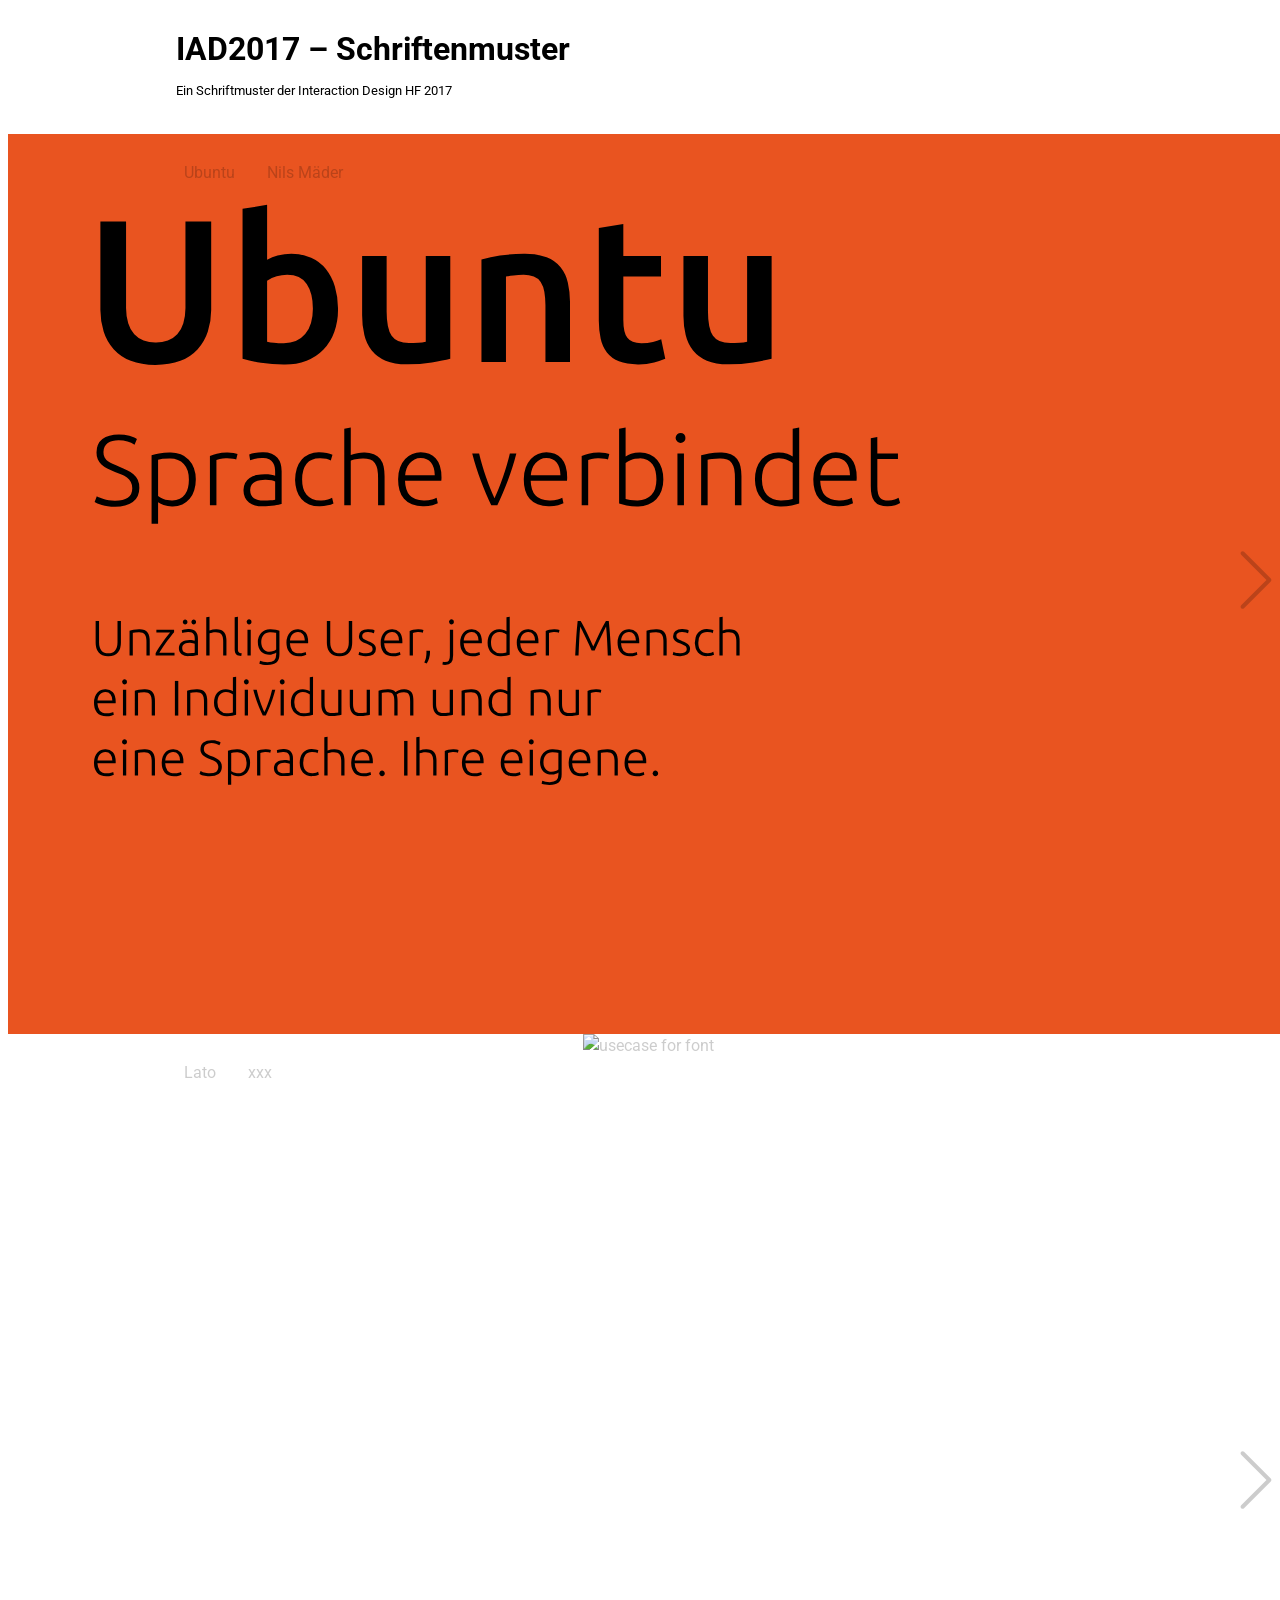
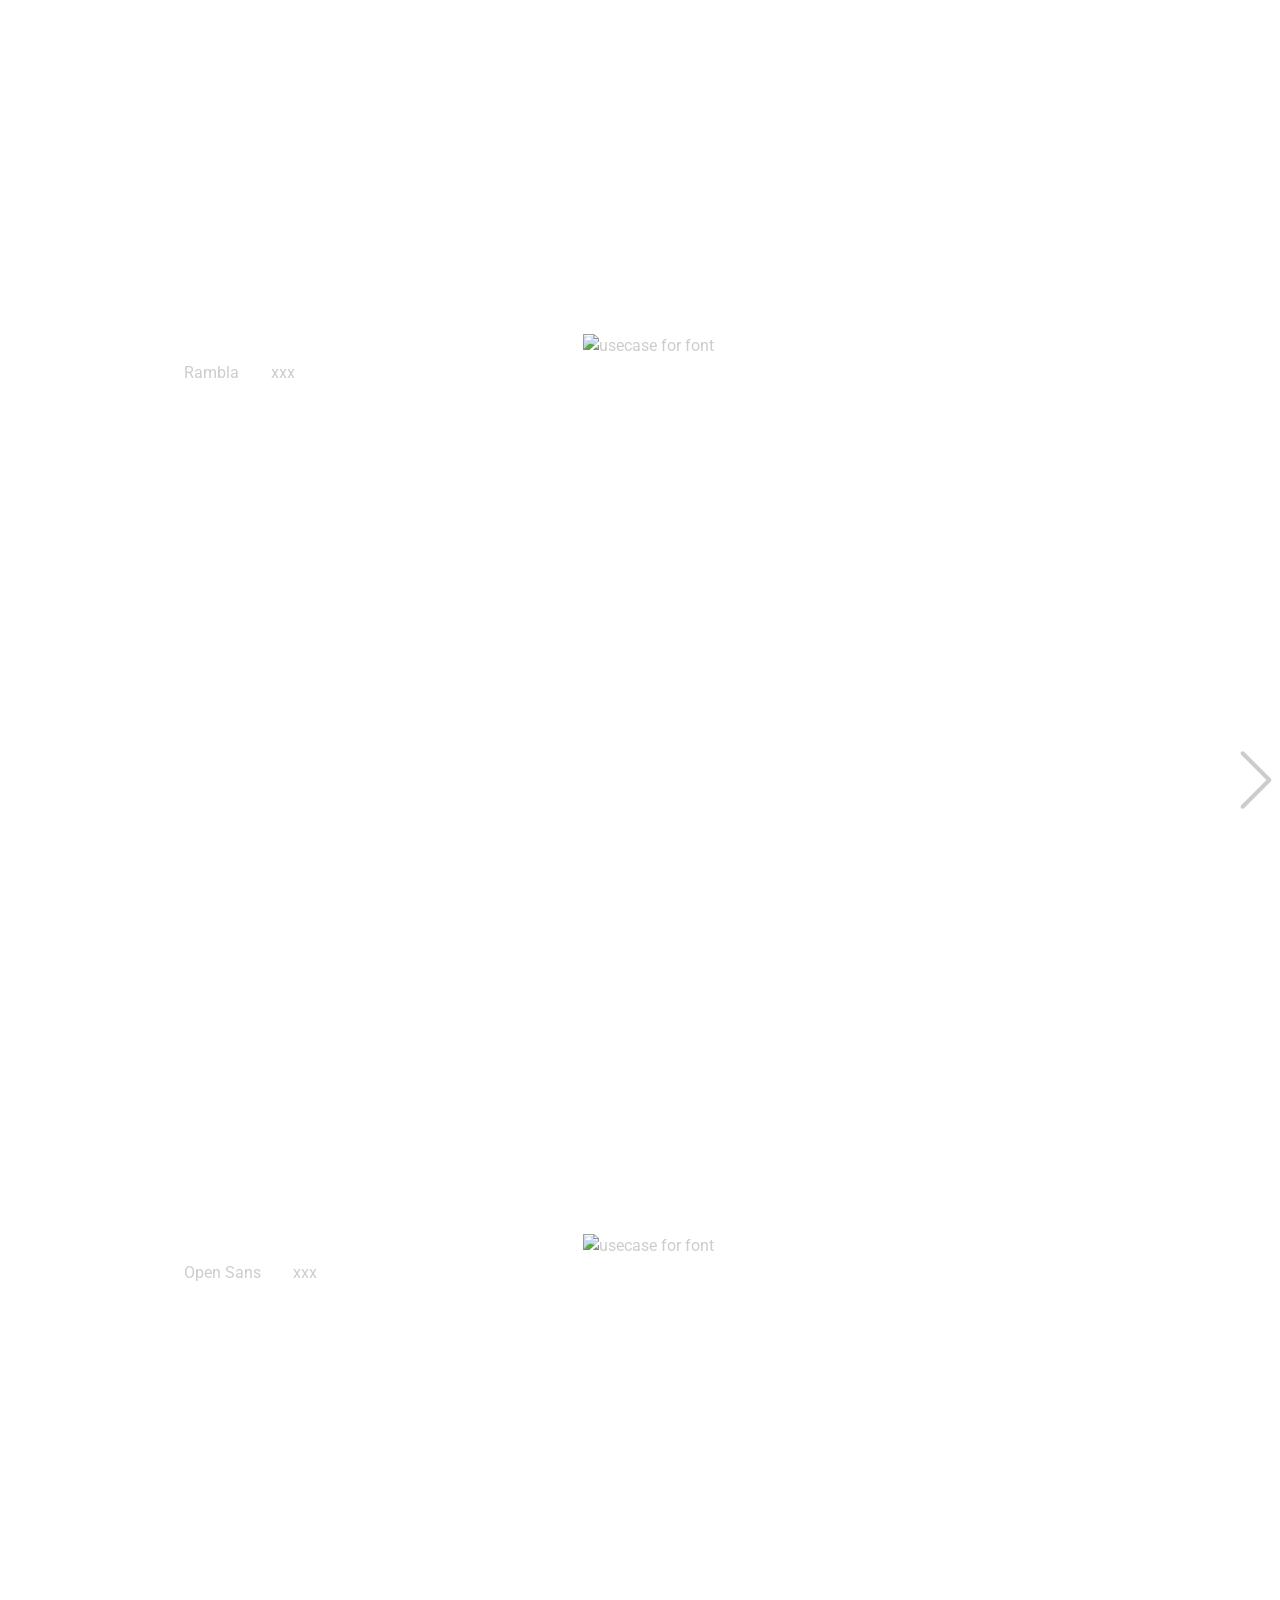
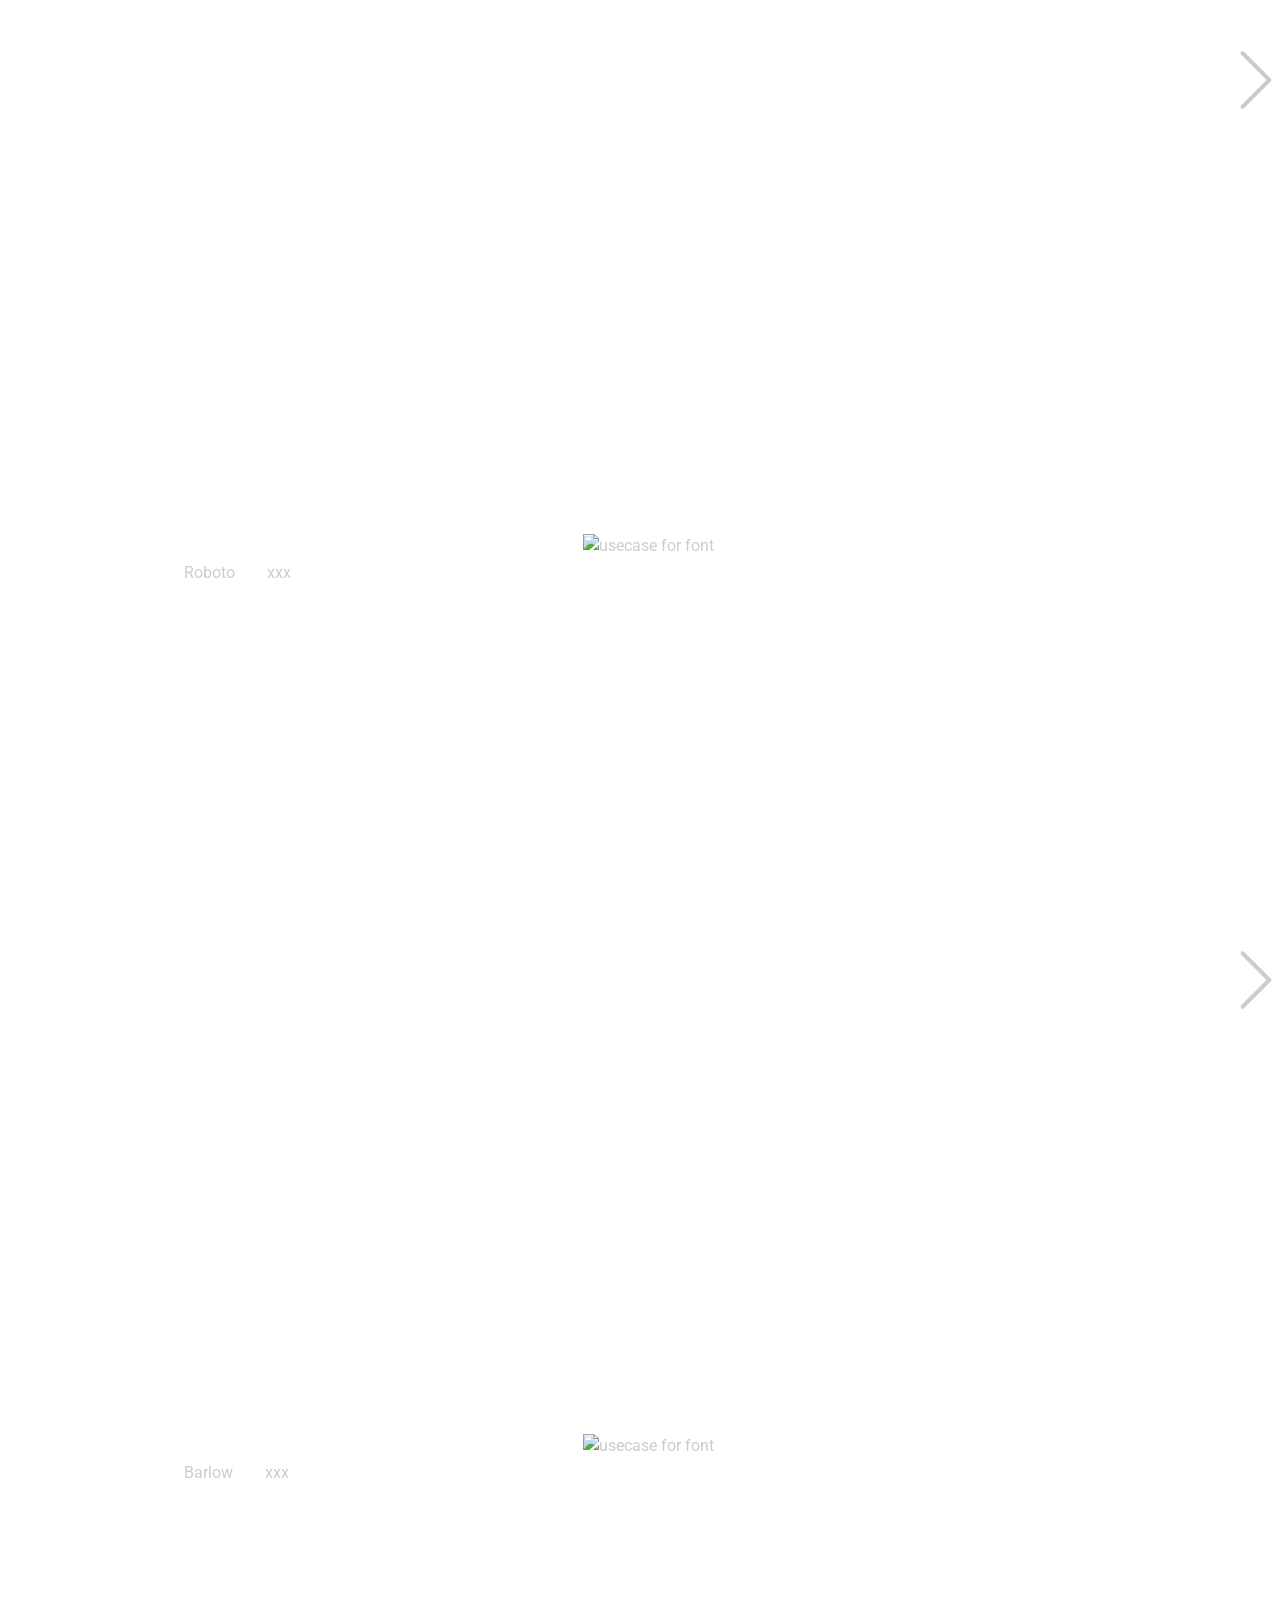
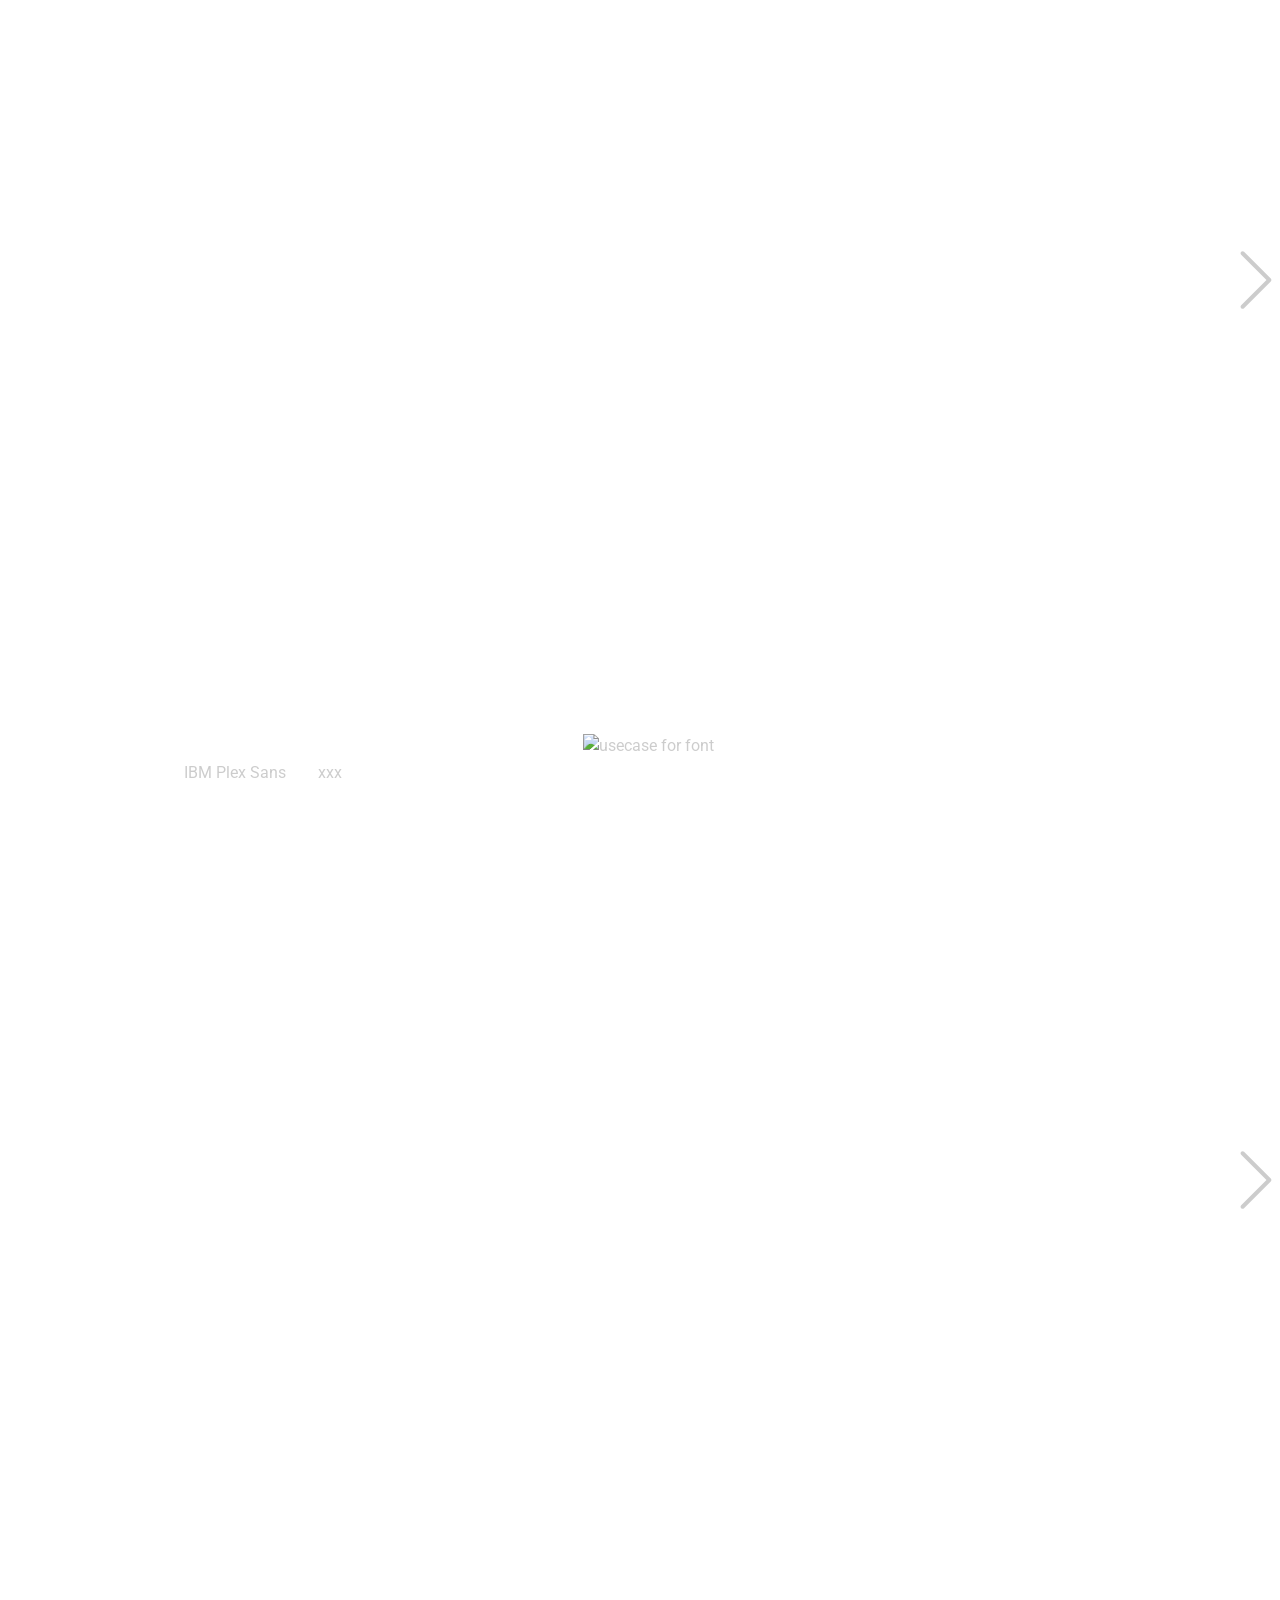
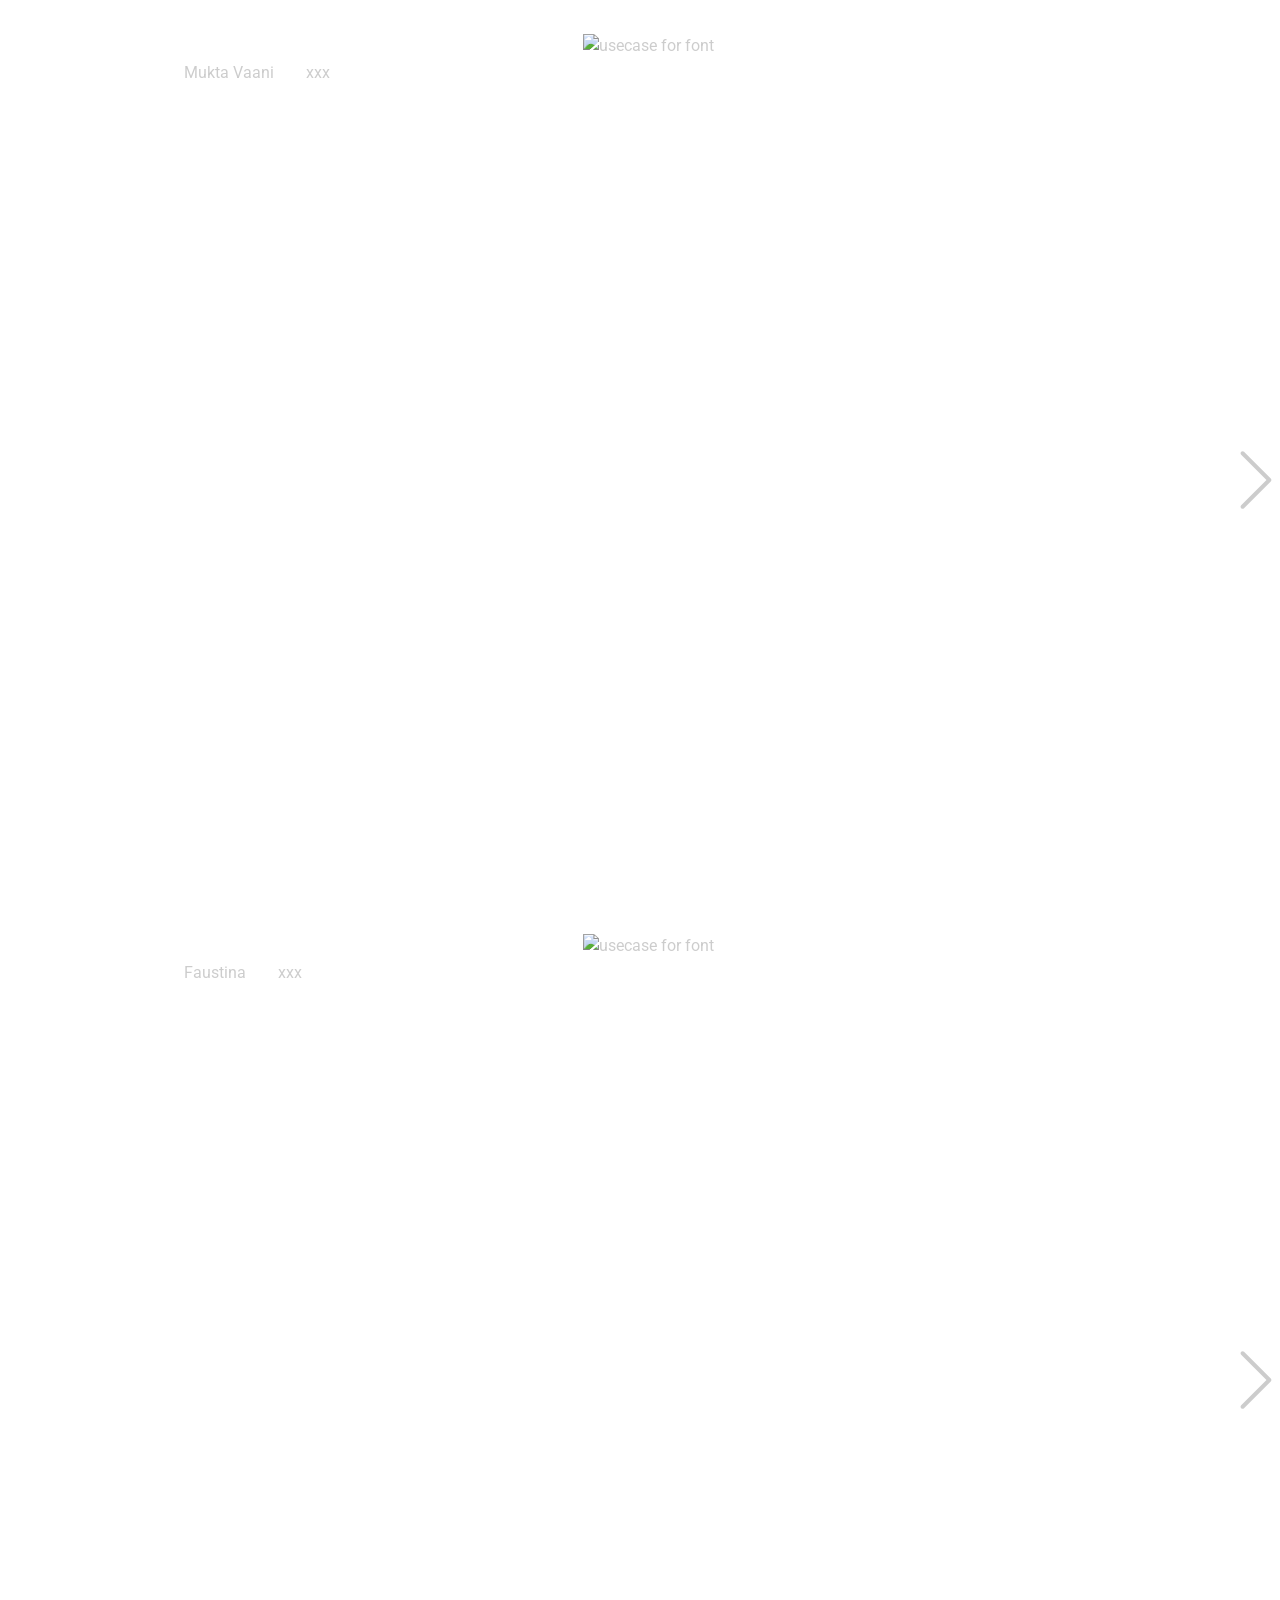
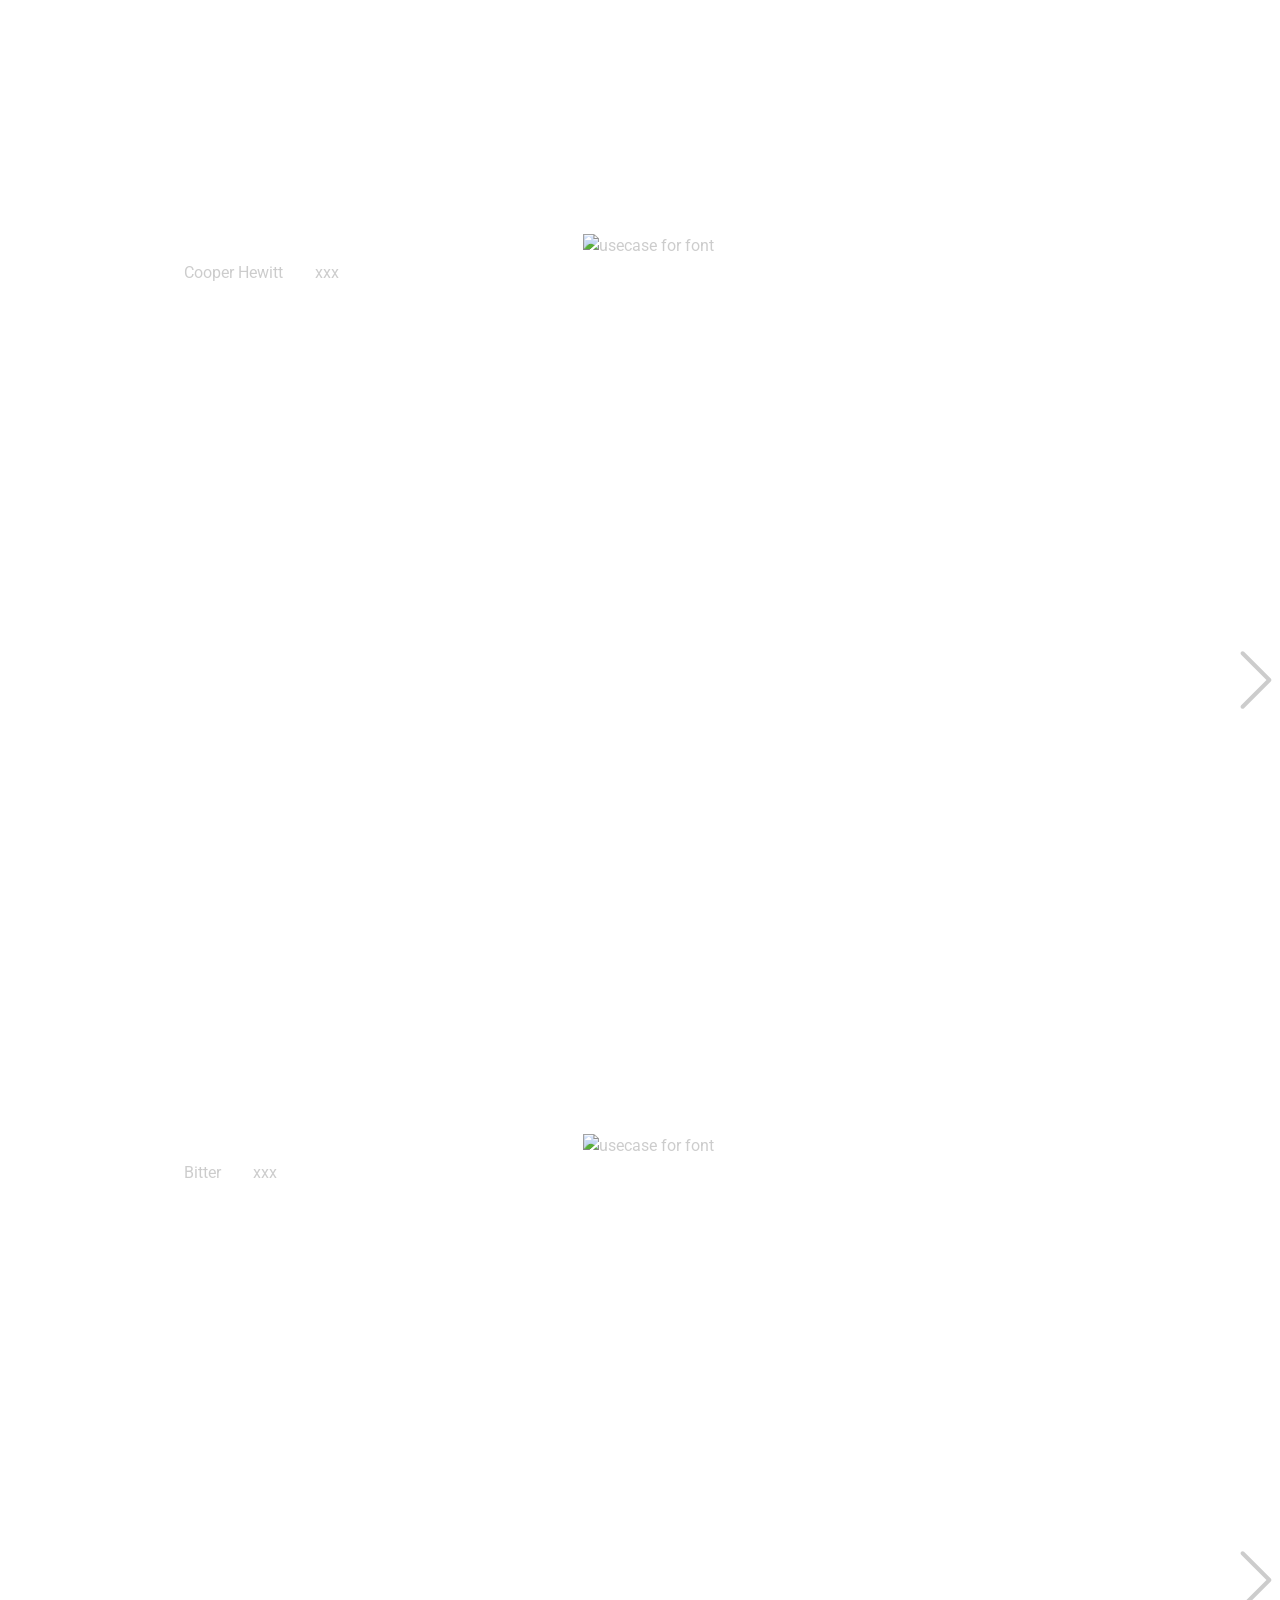
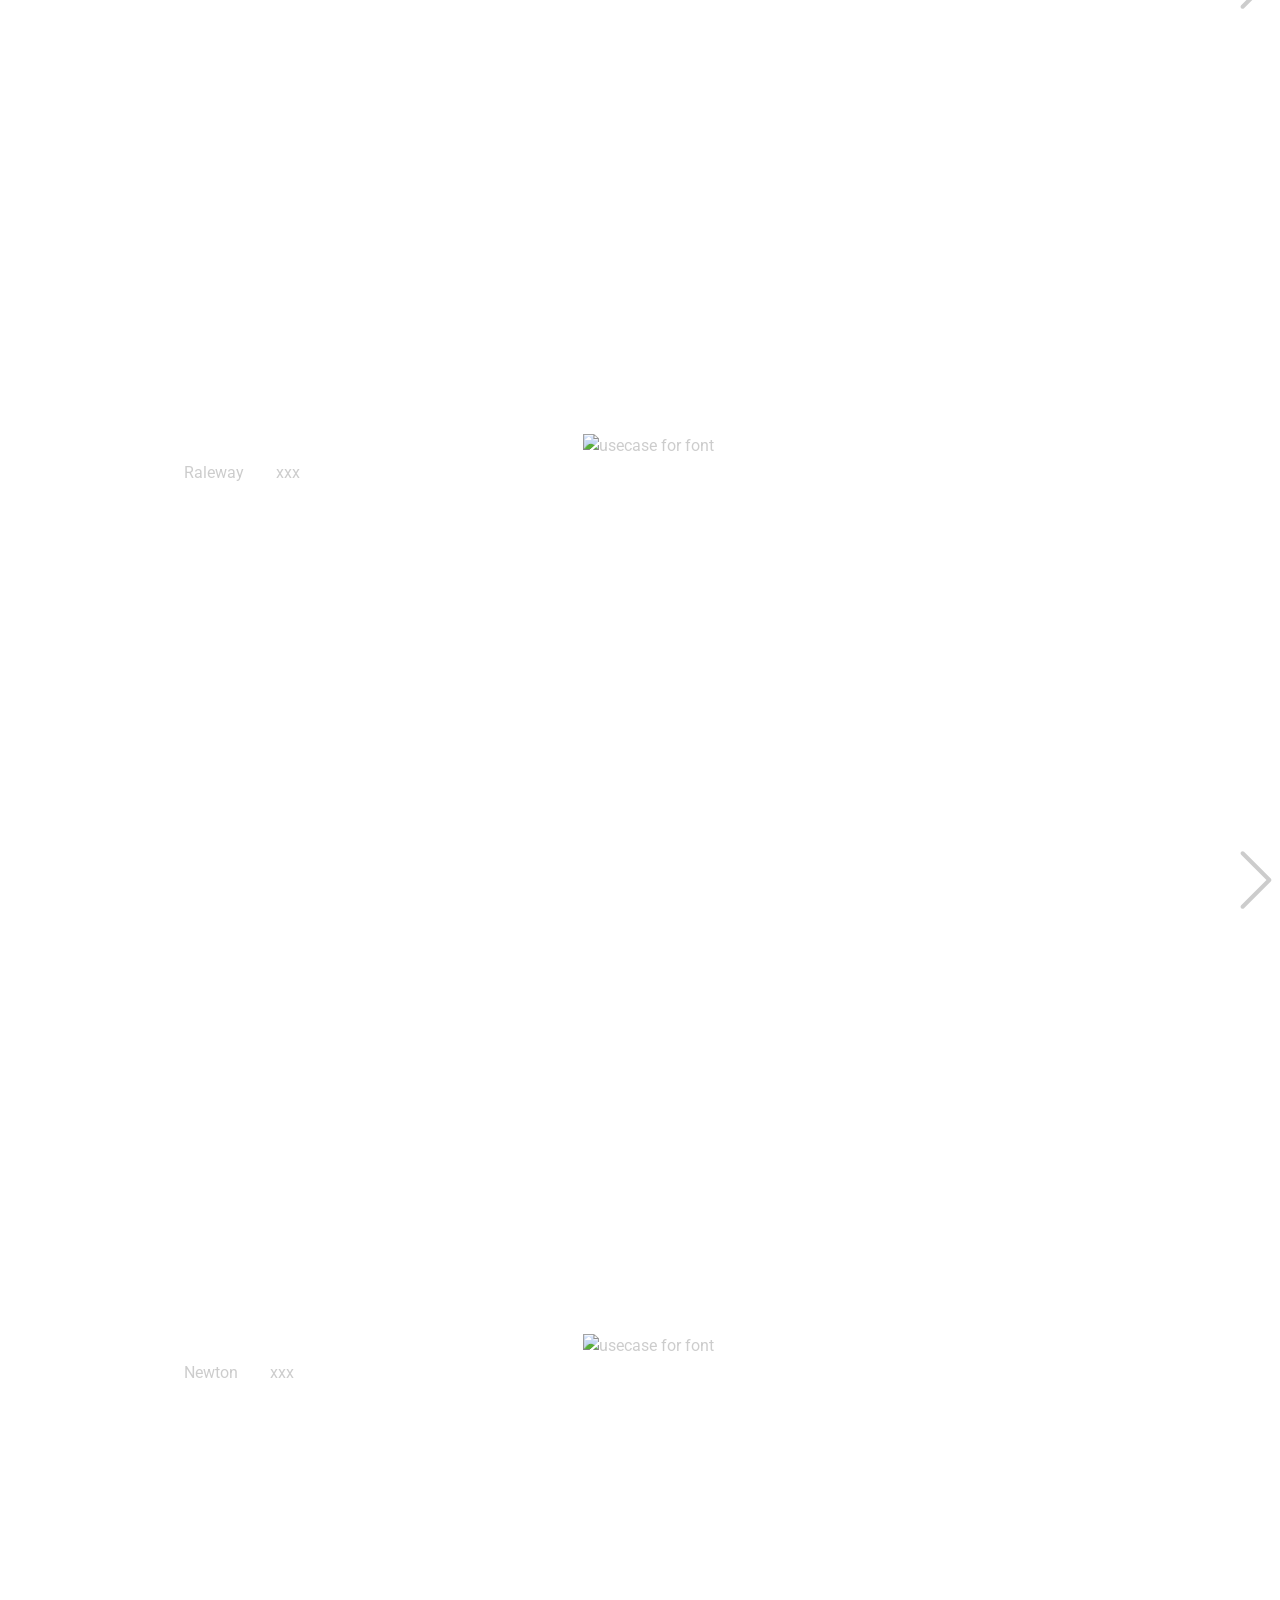
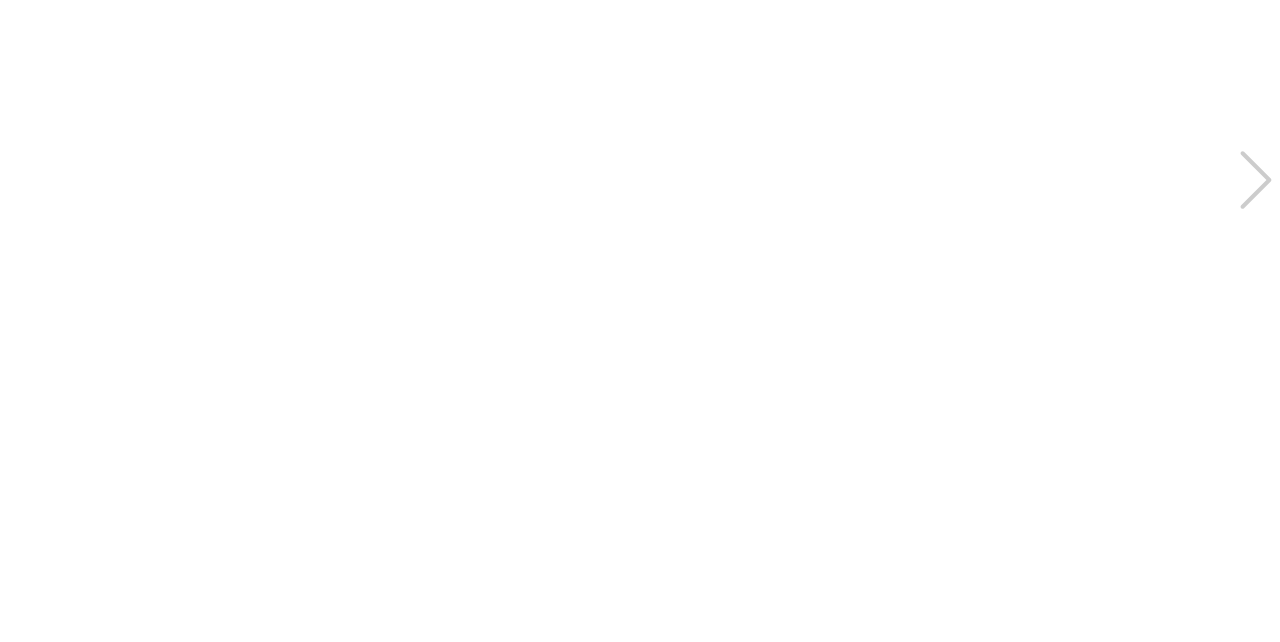
==== __FINAL__/index.html @ ff1f963d "ADD: new version" ====
<!DOCTYPE html>
<html lang="de">

<head>
  <meta charset="utf-8">
  <title>Schriftmuster</title>
  <link rel="stylesheet" href="https://cdnjs.cloudflare.com/ajax/libs/normalize/8.0.0/normalize.min.css">
  <link rel="stylesheet" href="./assets/styles/main.css">
  <script src="./assets/js/main.js"></script>
  <meta name="viewport" content="width=device-width, initial-scale=1.0">

</head>

<body>
  <div class="root">
    <div class="content">
      <div class="content--inner">


        <div class="column">
          <div class="column--inner">
            <div class="intro">
              <h1>IAD2017 – Schriftenmuster</h1>
              <small>Ein Schriftmuster der Interaction Design HF 2017</small>
            </div>
          </div>
        </div>


<!-- START Student item -->
        <div class="font font--ubuntu">

          <a href="./fonts/ubuntu/index.html">

            <div class="font-caption">
              <div class="column">
                <div class="column--inner">
                  <div class="font-caption--inner">
                    <div class="font-caption--item font-caption--item-font">Ubuntu</div>
                    <div class="font-caption--item font-caption--item-person">Nils Mäder</div>
                  </div>
                </div>
              </div>
            </div>

            <div class="font--inner">
              <div class="font-overview font-overview--portrait">
                <img alt="usecase for font" class="font-overview--portrait-img" src="./fonts/ubuntu/img/ubuntu__overview__portrait.svg">
              </div>
              <div class="font-overview font-overview--landscape">
                <img alt="usecase for font" class="font-overview--landscape-img" src="./fonts/ubuntu/img/ubuntu__overview__landscape.svg">
              </div>
            </div>

            <div class="font-indicator">
              <div class="font-indicator--inner">
                <img alt="show details" class="font-indicator-img" src="./assets/img/right-arrow.svg">
              </div>
            </div>

          </a>

        </div> <!-- end .font -->
<!-- END Student item -->


<!-- START Student item -->
        <div class="font font--lato">

          <a href="./fonts/lato/index.html">

            <div class="font-caption">
              <div class="column">
                <div class="column--inner">
                  <div class="font-caption--inner">
                    <div class="font-caption--item font-caption--item-font">Lato</div>
                    <div class="font-caption--item font-caption--item-person">xxx</div>
                  </div>
                </div>
              </div>
            </div>

            <div class="font--inner">
              <div class="font-overview font-overview--portrait">
                <img alt="usecase for font" class="font-overview--portrait-img" src="./fonts/lato/img/lato__overview__portrait.svg">
              </div>
              <div class="font-overview font-overview--landscape">
                <img alt="usecase for font" class="font-overview--landscape-img" src="./fonts/lato/img/lato__overview__landscape.svg">
              </div>
            </div>

            <div class="font-indicator">
              <div class="font-indicator--inner">
                <img alt="show details" class="font-indicator-img" src="./assets/img/right-arrow.svg">
              </div>
            </div>

          </a>

        </div> <!-- end .font -->
<!-- END Student item -->
<!-- START Student item -->
        <div class="font font--rambla">

          <a href="./fonts/rambla/index.html">

            <div class="font-caption">
              <div class="column">
                <div class="column--inner">
                  <div class="font-caption--inner">
                    <div class="font-caption--item font-caption--item-font">Rambla</div>
                    <div class="font-caption--item font-caption--item-person">xxx</div>
                  </div>
                </div>
              </div>
            </div>

            <div class="font--inner">
              <div class="font-overview font-overview--portrait">
                <img alt="usecase for font" class="font-overview--portrait-img" src="./fonts/rambla/img/rambla__overview__portrait.svg">
              </div>
              <div class="font-overview font-overview--landscape">
                <img alt="usecase for font" class="font-overview--landscape-img" src="./fonts/rambla/img/rambla__overview__landscape.svg">
              </div>
            </div>

            <div class="font-indicator">
              <div class="font-indicator--inner">
                <img alt="show details" class="font-indicator-img" src="./assets/img/right-arrow.svg">
              </div>
            </div>

          </a>

        </div> <!-- end .font -->
<!-- END Student item -->

<!-- START Student item -->
        <div class="font font--opensans">

          <a href="./fonts/opensans/index.html">

            <div class="font-caption">
              <div class="column">
                <div class="column--inner">
                  <div class="font-caption--inner">
                    <div class="font-caption--item font-caption--item-font">Open Sans</div>
                    <div class="font-caption--item font-caption--item-person">xxx</div>
                  </div>
                </div>
              </div>
            </div>

            <div class="font--inner">
              <div class="font-overview font-overview--portrait">
                <img alt="usecase for font" class="font-overview--portrait-img" src="./fonts/opensans/img/opensans__overview__portrait.svg">
              </div>
              <div class="font-overview font-overview--landscape">
                <img alt="usecase for font" class="font-overview--landscape-img" src="./fonts/opensans/img/opensans__overview__landscape.svg">
              </div>
            </div>

            <div class="font-indicator">
              <div class="font-indicator--inner">
                <img alt="show details" class="font-indicator-img" src="./assets/img/right-arrow.svg">
              </div>
            </div>

          </a>

        </div> <!-- end .font -->
<!-- END Student item -->

<!-- START Student item -->
        <div class="font font--roboto">

          <a href="./fonts/roboto/index.html">

            <div class="font-caption">
              <div class="column">
                <div class="column--inner">
                  <div class="font-caption--inner">
                    <div class="font-caption--item font-caption--item-font">Roboto</div>
                    <div class="font-caption--item font-caption--item-person">xxx</div>
                  </div>
                </div>
              </div>
            </div>

            <div class="font--inner">
              <div class="font-overview font-overview--portrait">
                <img alt="usecase for font" class="font-overview--portrait-img" src="./fonts/roboto/img/roboto__overview__portrait.svg">
              </div>
              <div class="font-overview font-overview--landscape">
                <img alt="usecase for font" class="font-overview--landscape-img" src="./fonts/roboto/img/roboto__overview__landscape.svg">
              </div>
            </div>

            <div class="font-indicator">
              <div class="font-indicator--inner">
                <img alt="show details" class="font-indicator-img" src="./assets/img/right-arrow.svg">
              </div>
            </div>

          </a>

        </div> <!-- end .font -->
<!-- END Student item -->

<!-- START Student item -->
        <div class="font font--barlow">

          <a href="./fonts/barlow/index.html">

            <div class="font-caption">
              <div class="column">
                <div class="column--inner">
                  <div class="font-caption--inner">
                    <div class="font-caption--item font-caption--item-font">Barlow</div>
                    <div class="font-caption--item font-caption--item-person">xxx</div>
                  </div>
                </div>
              </div>
            </div>

            <div class="font--inner">
              <div class="font-overview font-overview--portrait">
                <img alt="usecase for font" class="font-overview--portrait-img" src="./fonts/barlow/img/barlow__overview__portrait.svg">
              </div>
              <div class="font-overview font-overview--landscape">
                <img alt="usecase for font" class="font-overview--landscape-img" src="./fonts/barlow/img/barlow__overview__landscape.svg">
              </div>
            </div>

            <div class="font-indicator">
              <div class="font-indicator--inner">
                <img alt="show details" class="font-indicator-img" src="./assets/img/right-arrow.svg">
              </div>
            </div>

          </a>

        </div> <!-- end .font -->
<!-- END Student item -->


<!-- START Student item -->
        <div class="font font--ibmplexsans">

          <a href="./fonts/ibmplexsans/index.html">

            <div class="font-caption">
              <div class="column">
                <div class="column--inner">
                  <div class="font-caption--inner">
                    <div class="font-caption--item font-caption--item-font">IBM Plex Sans</div>
                    <div class="font-caption--item font-caption--item-person">xxx</div>
                  </div>
                </div>
              </div>
            </div>

            <div class="font--inner">
              <div class="font-overview font-overview--portrait">
                <img alt="usecase for font" class="font-overview--portrait-img" src="./fonts/ibmplexsans/img/ibmplexsans__overview__portrait.svg">
              </div>
              <div class="font-overview font-overview--landscape">
                <img alt="usecase for font" class="font-overview--landscape-img" src="./fonts/ibmplexsans/img/ibmplexsans__overview__landscape.svg">
              </div>
            </div>

            <div class="font-indicator">
              <div class="font-indicator--inner">
                <img alt="show details" class="font-indicator-img" src="./assets/img/right-arrow.svg">
              </div>
            </div>

          </a>

        </div> <!-- end .font -->
<!-- END Student item -->

<!-- START Student item -->
        <div class="font font--muktavaani">

          <a href="./fonts/muktavaani/index.html">

            <div class="font-caption">
              <div class="column">
                <div class="column--inner">
                  <div class="font-caption--inner">
                    <div class="font-caption--item font-caption--item-font">Mukta Vaani</div>
                    <div class="font-caption--item font-caption--item-person">xxx</div>
                  </div>
                </div>
              </div>
            </div>

            <div class="font--inner">
              <div class="font-overview font-overview--portrait">
                <img alt="usecase for font" class="font-overview--portrait-img" src="./fonts/muktavaani/img/muktavaani__overview__portrait.svg">
              </div>
              <div class="font-overview font-overview--landscape">
                <img alt="usecase for font" class="font-overview--landscape-img" src="./fonts/muktavaani/img/muktavaani__overview__landscape.svg">
              </div>
            </div>

            <div class="font-indicator">
              <div class="font-indicator--inner">
                <img alt="show details" class="font-indicator-img" src="./assets/img/right-arrow.svg">
              </div>
            </div>

          </a>

        </div> <!-- end .font -->
<!-- END Student item -->

<!-- START Student item -->
        <div class="font font--faustina">

          <a href="./fonts/faustina/index.html">

            <div class="font-caption">
              <div class="column">
                <div class="column--inner">
                  <div class="font-caption--inner">
                    <div class="font-caption--item font-caption--item-font">Faustina</div>
                    <div class="font-caption--item font-caption--item-person">xxx</div>
                  </div>
                </div>
              </div>
            </div>

            <div class="font--inner">
              <div class="font-overview font-overview--portrait">
                <img alt="usecase for font" class="font-overview--portrait-img" src="./fonts/faustina/img/faustina__overview__portrait.svg">
              </div>
              <div class="font-overview font-overview--landscape">
                <img alt="usecase for font" class="font-overview--landscape-img" src="./fonts/faustina/img/faustina__overview__landscape.svg">
              </div>
            </div>

            <div class="font-indicator">
              <div class="font-indicator--inner">
                <img alt="show details" class="font-indicator-img" src="./assets/img/right-arrow.svg">
              </div>
            </div>

          </a>

        </div> <!-- end .font -->
<!-- END Student item -->

<!-- START Student item -->
        <div class="font font--cooperhewitt">

          <a href="./fonts/cooperhewitt/index.html">

            <div class="font-caption">
              <div class="column">
                <div class="column--inner">
                  <div class="font-caption--inner">
                    <div class="font-caption--item font-caption--item-font">Cooper Hewitt</div>
                    <div class="font-caption--item font-caption--item-person">xxx</div>
                  </div>
                </div>
              </div>
            </div>

            <div class="font--inner">
              <div class="font-overview font-overview--portrait">
                <img alt="usecase for font" class="font-overview--portrait-img" src="./fonts/cooperhewitt/img/cooperhewitt__overview__portrait.svg">
              </div>
              <div class="font-overview font-overview--landscape">
                <img alt="usecase for font" class="font-overview--landscape-img" src="./fonts/cooperhewitt/img/cooperhewitt__overview__landscape.svg">
              </div>
            </div>

            <div class="font-indicator">
              <div class="font-indicator--inner">
                <img alt="show details" class="font-indicator-img" src="./assets/img/right-arrow.svg">
              </div>
            </div>

          </a>

        </div> <!-- end .font -->
<!-- END Student item -->

<!-- START Student item -->
        <div class="font font--bitter">

          <a href="./fonts/bitter/index.html">

            <div class="font-caption">
              <div class="column">
                <div class="column--inner">
                  <div class="font-caption--inner">
                    <div class="font-caption--item font-caption--item-font">Bitter</div>
                    <div class="font-caption--item font-caption--item-person">xxx</div>
                  </div>
                </div>
              </div>
            </div>

            <div class="font--inner">
              <div class="font-overview font-overview--portrait">
                <img alt="usecase for font" class="font-overview--portrait-img" src="./fonts/bitter/img/bitter__overview__portrait.svg">
              </div>
              <div class="font-overview font-overview--landscape">
                <img alt="usecase for font" class="font-overview--landscape-img" src="./fonts/bitter/img/bitter__overview__landscape.svg">
              </div>
            </div>

            <div class="font-indicator">
              <div class="font-indicator--inner">
                <img alt="show details" class="font-indicator-img" src="./assets/img/right-arrow.svg">
              </div>
            </div>

          </a>

        </div> <!-- end .font -->
<!-- END Student item -->

<!-- START Student item -->
        <div class="font font--raleway">

          <a href="./fonts/raleway/index.html">

            <div class="font-caption">
              <div class="column">
                <div class="column--inner">
                  <div class="font-caption--inner">
                    <div class="font-caption--item font-caption--item-font">Raleway</div>
                    <div class="font-caption--item font-caption--item-person">xxx</div>
                  </div>
                </div>
              </div>
            </div>

            <div class="font--inner">
              <div class="font-overview font-overview--portrait">
                <img alt="usecase for font" class="font-overview--portrait-img" src="./fonts/raleway/img/raleway__overview__portrait.svg">
              </div>
              <div class="font-overview font-overview--landscape">
                <img alt="usecase for font" class="font-overview--landscape-img" src="./fonts/raleway/img/raleway__overview__landscape.svg">
              </div>
            </div>

            <div class="font-indicator">
              <div class="font-indicator--inner">
                <img alt="show details" class="font-indicator-img" src="./assets/img/right-arrow.svg">
              </div>
            </div>

          </a>

        </div> <!-- end .font -->
<!-- END Student item -->

<!-- START Student item -->
        <div class="font font--newton">

          <a href="./fonts/newton/index.html">

            <div class="font-caption">
              <div class="column">
                <div class="column--inner">
                  <div class="font-caption--inner">
                    <div class="font-caption--item font-caption--item-font">Newton</div>
                    <div class="font-caption--item font-caption--item-person">xxx</div>
                  </div>
                </div>
              </div>
            </div>

            <div class="font--inner">
              <div class="font-overview font-overview--portrait">
                <img alt="usecase for font" class="font-overview--portrait-img" src="./fonts/newton/img/newton__overview__portrait.svg">
              </div>
              <div class="font-overview font-overview--landscape">
                <img alt="usecase for font" class="font-overview--landscape-img" src="./fonts/newton/img/newton__overview__landscape.svg">
              </div>
            </div>

            <div class="font-indicator">
              <div class="font-indicator--inner">
                <img alt="show details" class="font-indicator-img" src="./assets/img/right-arrow.svg">
              </div>
            </div>

          </a>

        </div> <!-- end .font -->
<!-- END Student item -->

      </div> <!-- end .content-inner -->
    </div> <!-- end .content -->
  </div> <!-- end .root -->
</body>

</html>
---- __FINAL__/assets/styles/main.css ----
@import url("https://fonts.googleapis.com/css?family=Roboto:400,700");

html {
  font-size: 13px;
  font-family: "Roboto", sans-serif;
  line-height: 1.45;
}

body {
  font-size: 1rem;
}

small {
  font-size: 0.8rem;
}
.supersize {
  font-size: 3rem;
}

h1 {
  font-size: 1.55rem;
}
h3 {
  font-size: 1.35rem;
}

h1,
h3 {
  margin-top: 0.8em;
  margin-bottom: 0.2em;
}
p {
  margin-top: 0em;
  margin-bottom: 0.2em;
}

@media only screen and (min-width: 600px) {
  html {
    font-size: 16px;
  }
  h1 {
    font-size: 2rem;
  }
  h3 {
    font-size: 1.4rem;
  }
}

a {
  color: rgba(0, 0, 0, 0.2);
  text-decoration: none;
}

a:hover {
  color: rgba(0, 0, 0, 0.4);
}

.root {
}
.column {
  padding-left: 1.2rem;
  padding-right: 1.2rem;
}
.column--inner {
  margin: 0 auto;
  max-width: 58rem;
}

.grid {
  margin-bottom: 1rem;
}
@media only screen and (min-width: 600px) {
  .grid--inner {
    display: flex;
    flex-wrap: wrap;
    justify-content: space-between;
  }
  .grid--title {
    flex-grow: 1;
    flex-shrink: 1;
    flex-basis: 35%;
    max-width: 35%;
  }

  @media only screen and (min-width: 600px) {
    .grid--title h3 {
      margin: 0;
    }
  }

  .grid--content {
    flex-grow: 1;
    flex-shrink: 1;
    flex-basis: 60%;
    max-width: 60%;
  }
}
.font {
  width: 100vw;
  height: 100vh;
  position: relative;
  transition: background-color 0.3s ease;
}

.font--inner,
.font-caption {
  position: absolute;
  top: 0;
  left: 0;
  width: 100%;
}
.font-indicator {
  position: absolute;
  right: 0;
  top: 0;
  height: 100%;
  width: 4rem;

  display: flex;
  justify-content: center;
  align-items: center;
}
.font-indicator-img {
  width: 100%;
  height: auto;
}

.font-caption {
  padding-top: 1.7rem;
}

.font-caption--inner {
  display: flex;
}
.font-caption--item {
  padding-right: 2rem;
}

.font-overview--portrait,
.font-overview--landscape {
  width: 100%;
  height: 100%;

  display: flex;
  justify-content: center;
  align-items: center;
  overflow: hidden;
}

.hero {
  width: 100%;
  height: 42.85vw; /* 21:9 */
  overflow: hidden;
  padding-bottom: 2rem;
}

.hero--inner {
  width: 100%;
  height: 100%;

  display: flex;
  justify-content: center;
  align-items: center;
  overflow: hidden;
}
.hero--img {
  height: 100%;
  width: auto;
  display: block;
}

.intro {
  padding-bottom: 2rem;
}

.font-overview--portrait-img {
  height: auto;
  width: 100vw;
}

.font-overview--landscape-img {
  height: 100vh;
  width: auto;
}

/* show hide pictures landscape/portrait */

@media screen and (orientation: portrait) {
  .font-overview--landscape {
    display: none;
  }
}
@media screen and (orientation: landscape) {
  .font-overview--portrait {
    display: none;
  }
}

.endOfArticle {
  padding-bottom: 3rem;
}

/* per student */

.font--ubuntu {
  background-color: #e95420;
}

.font--ubuntu:hover {
  background-color: #5e2750;
}
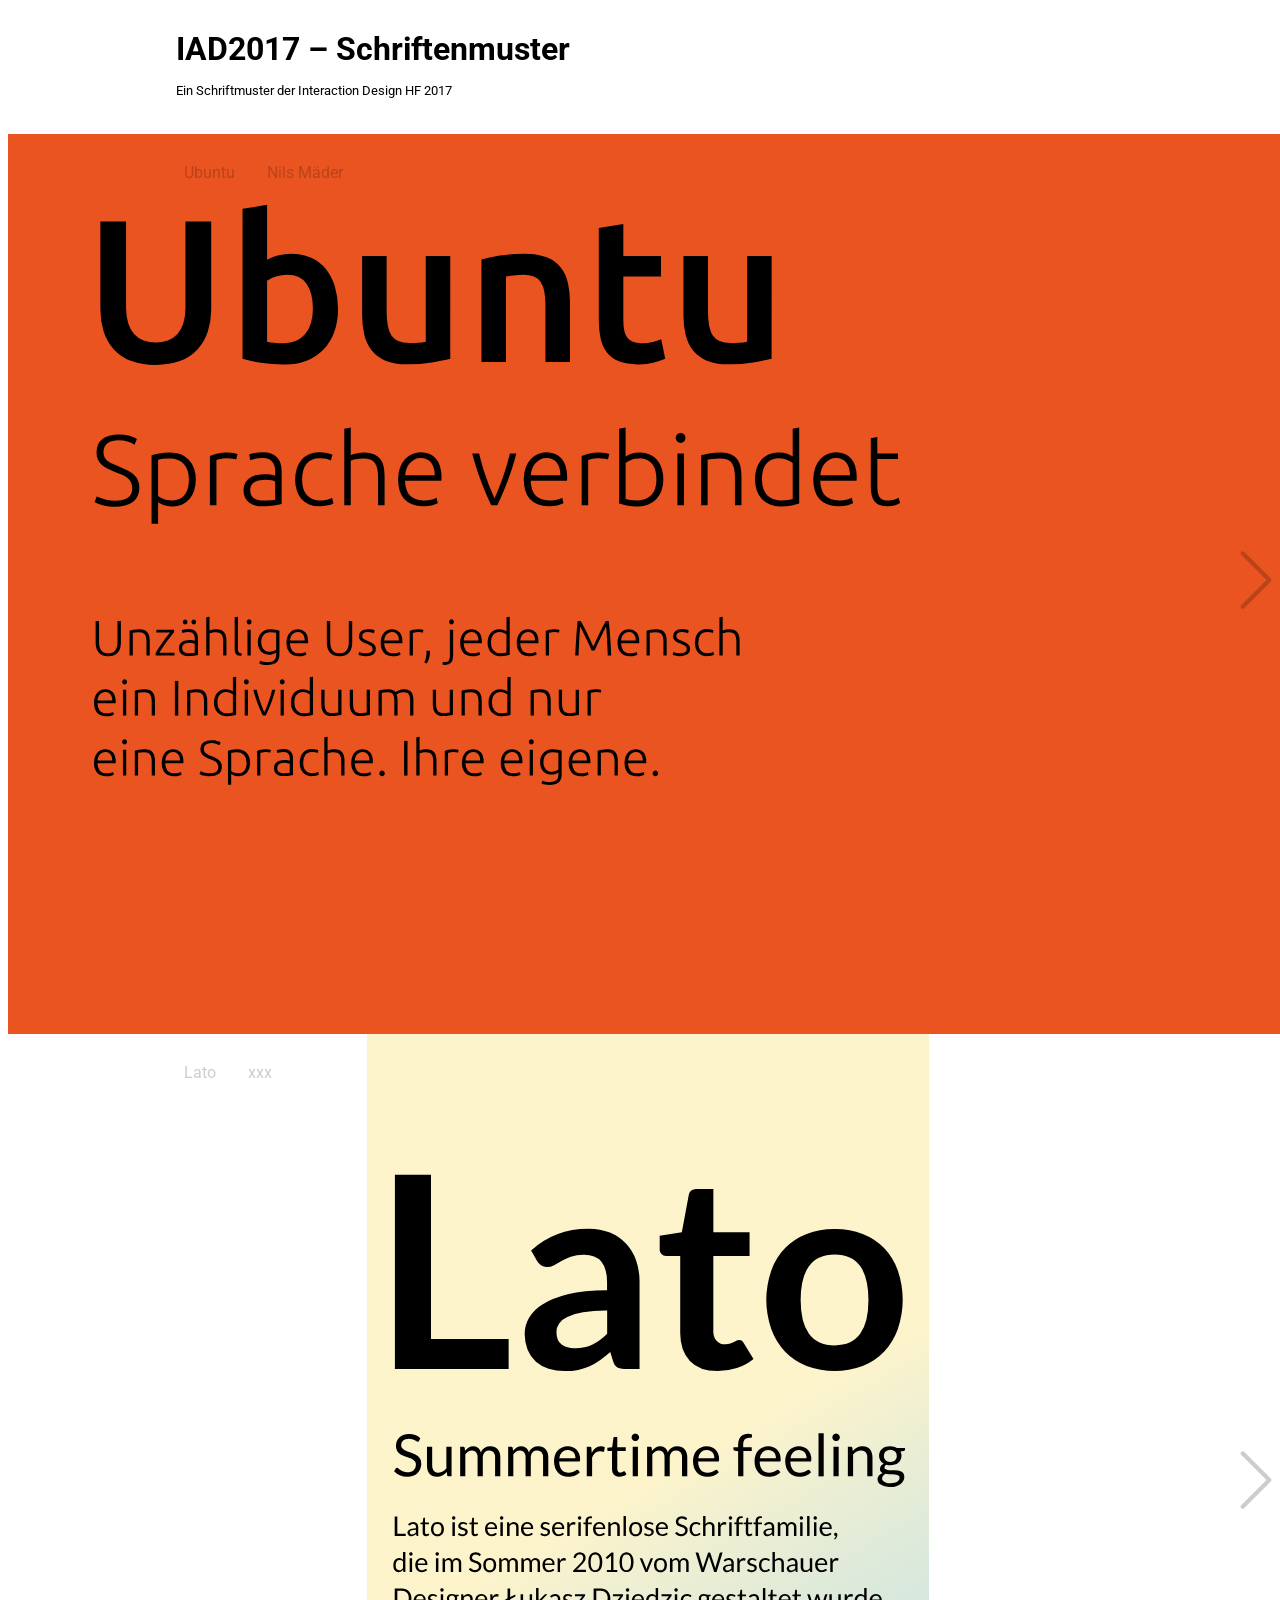
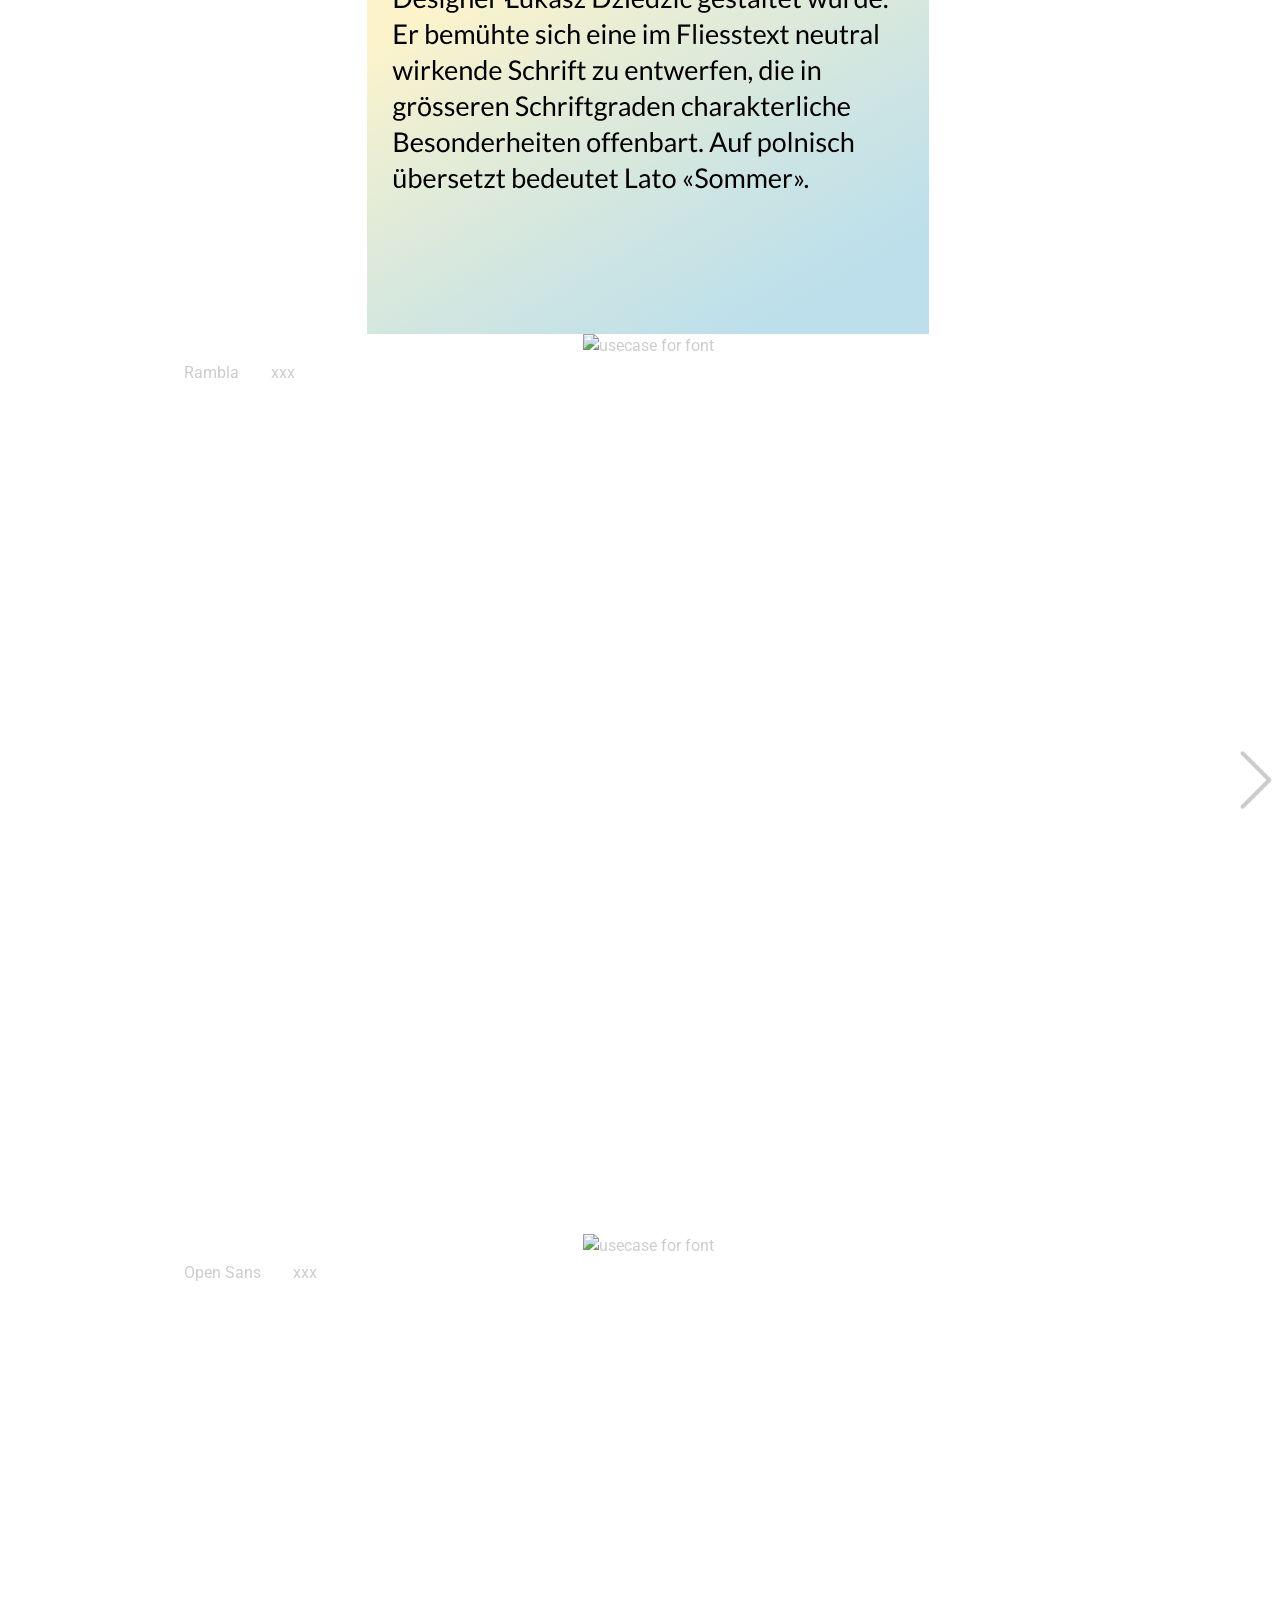
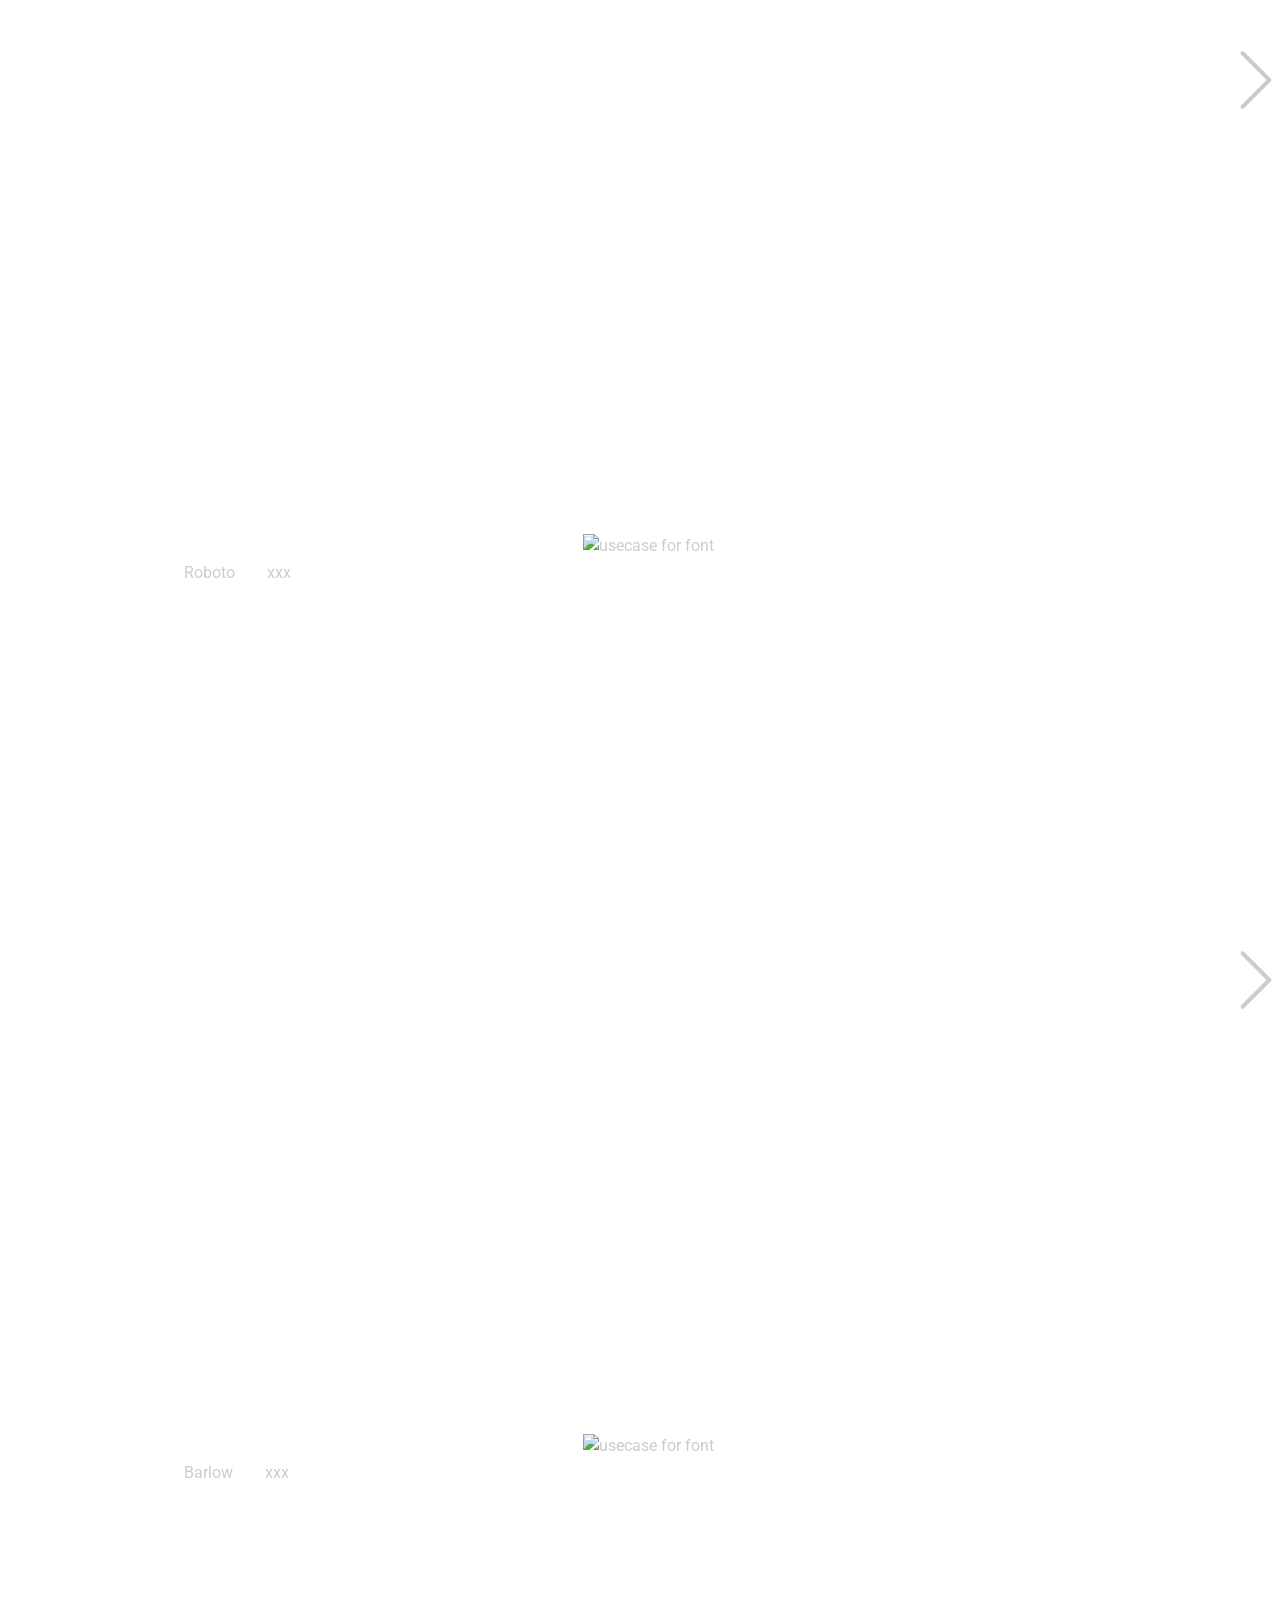
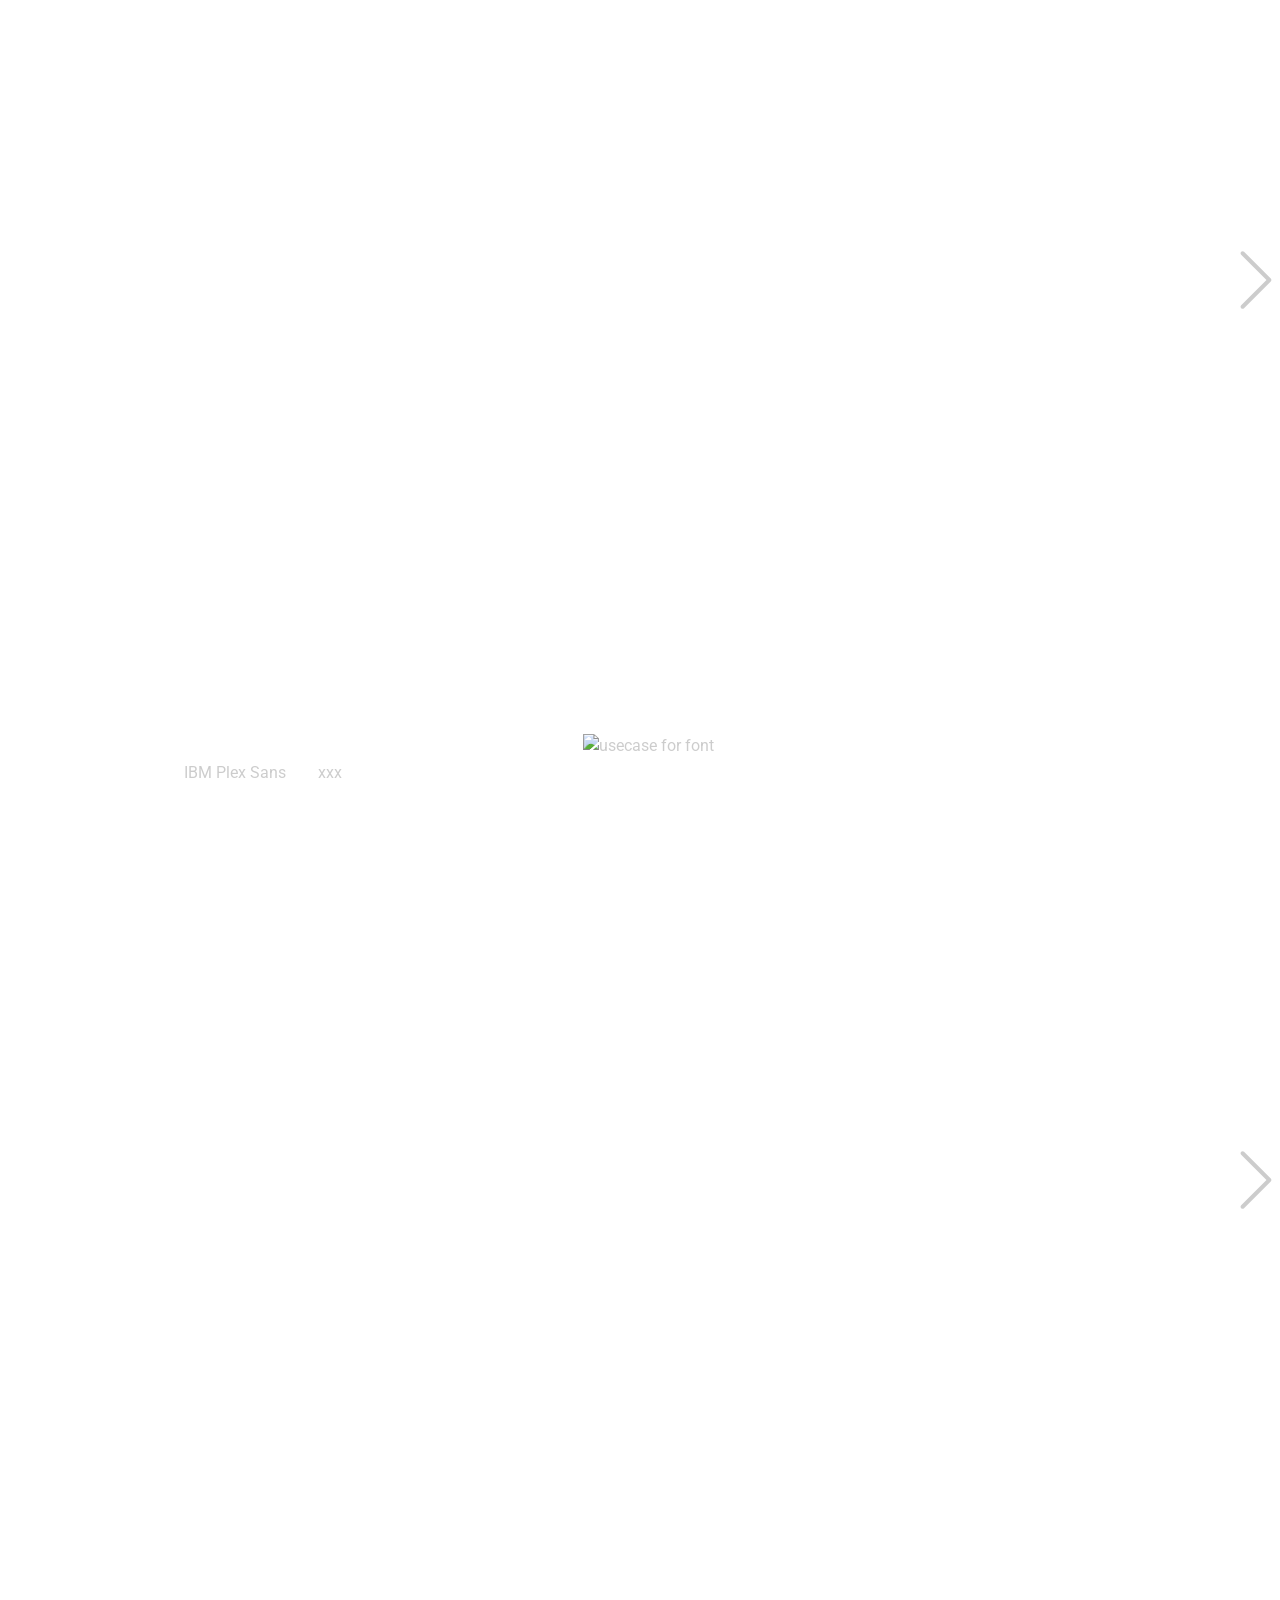
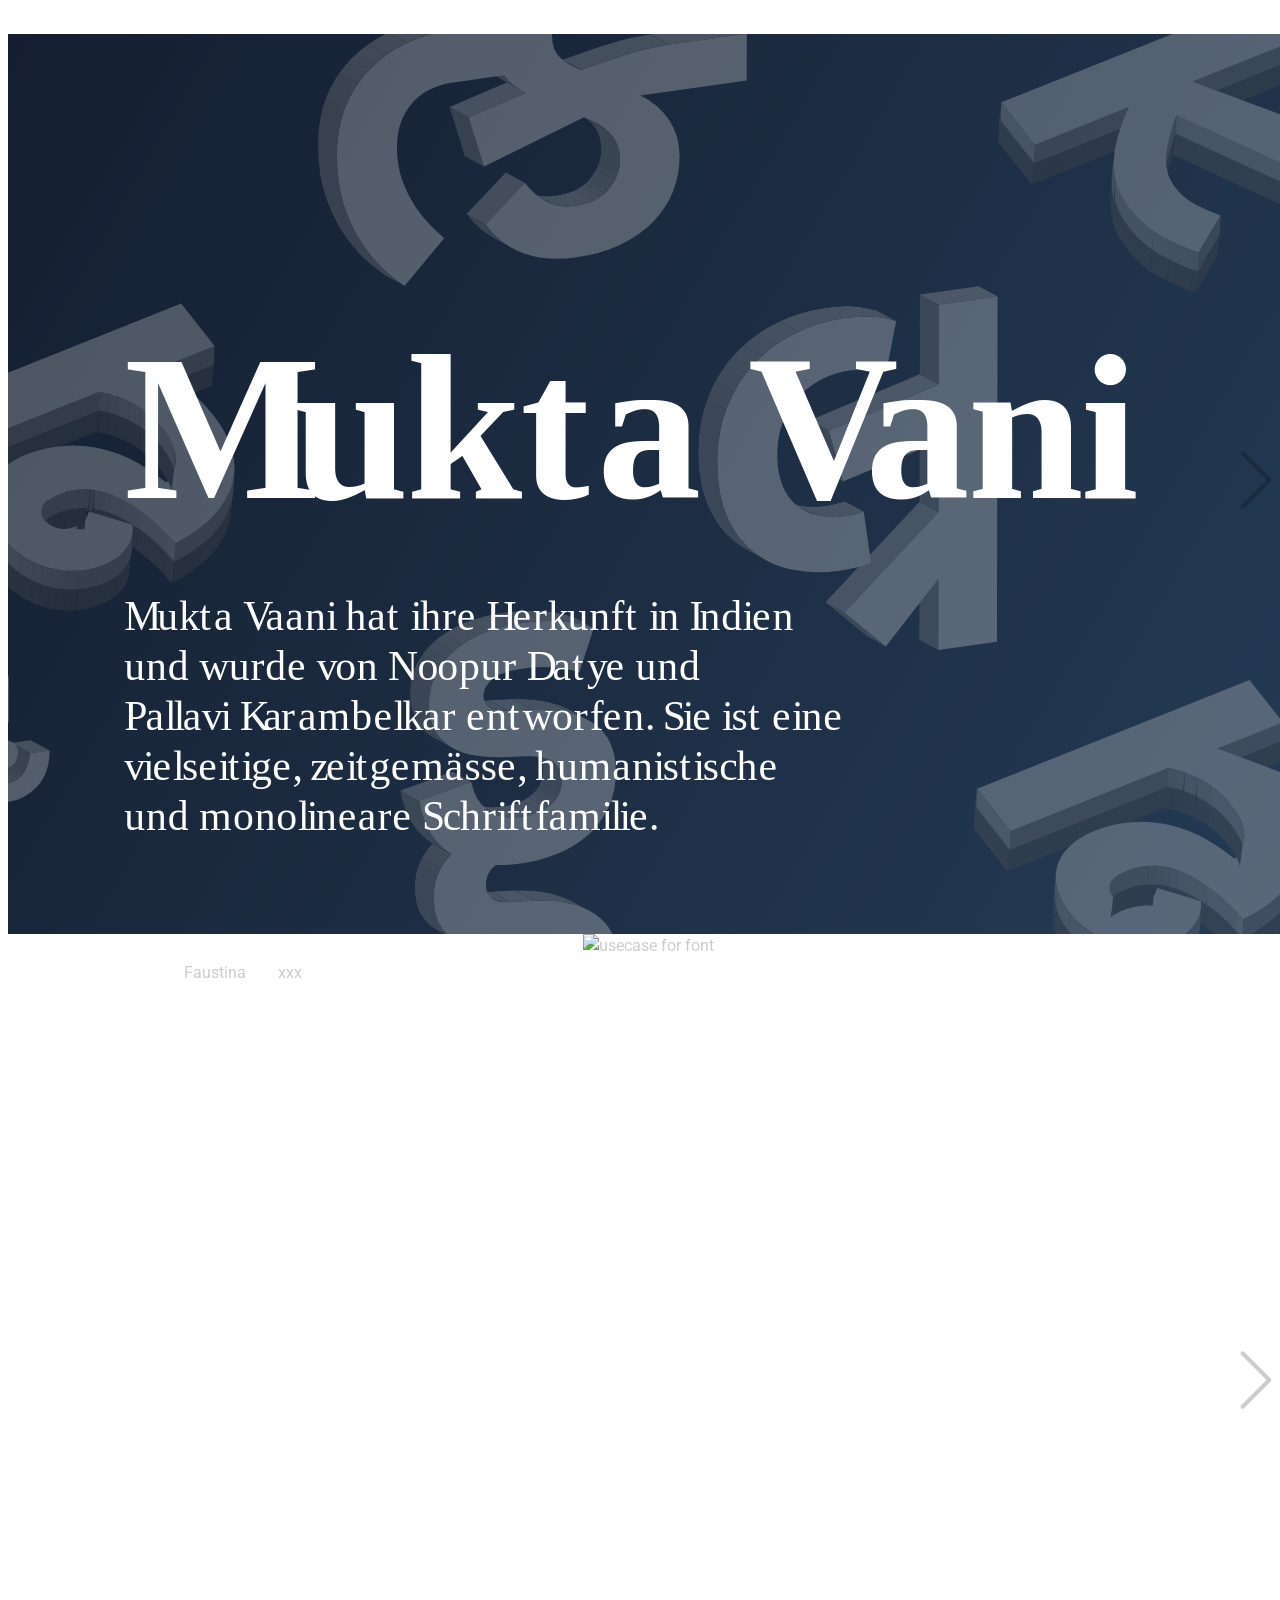
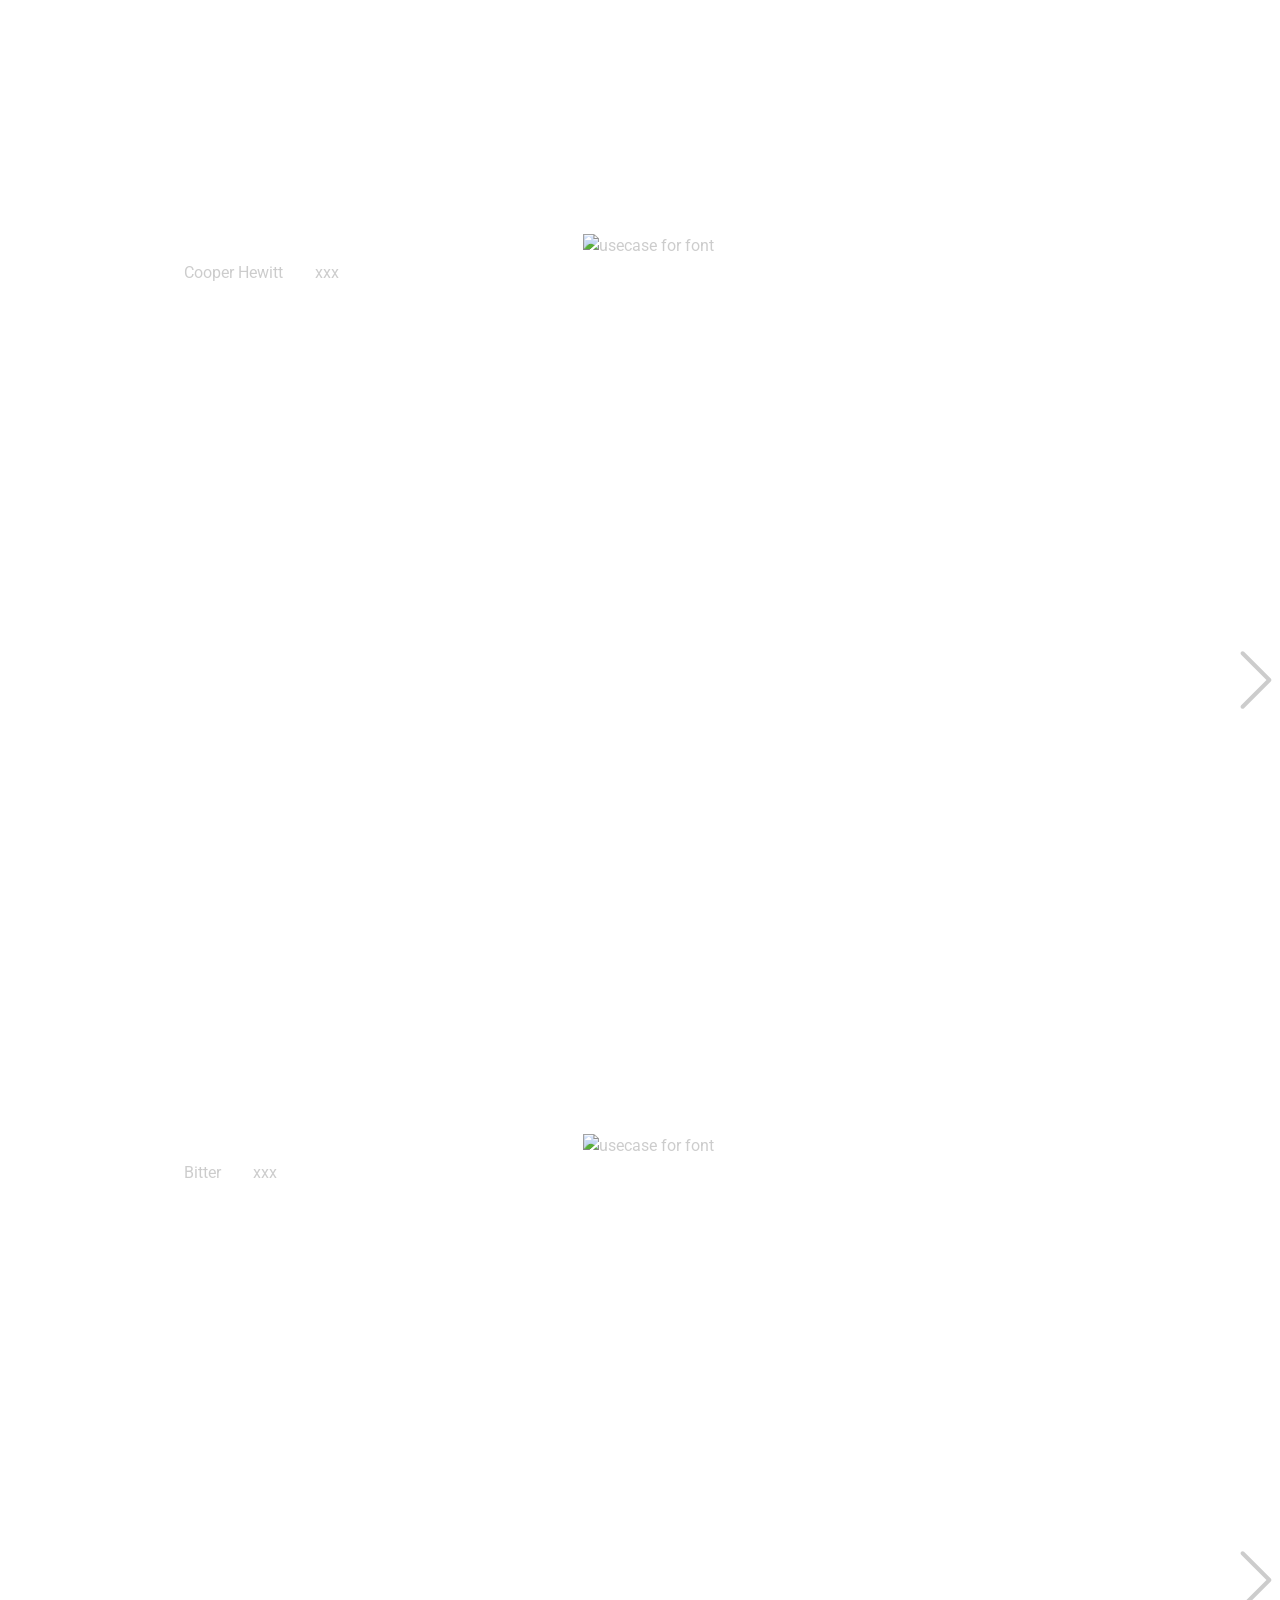
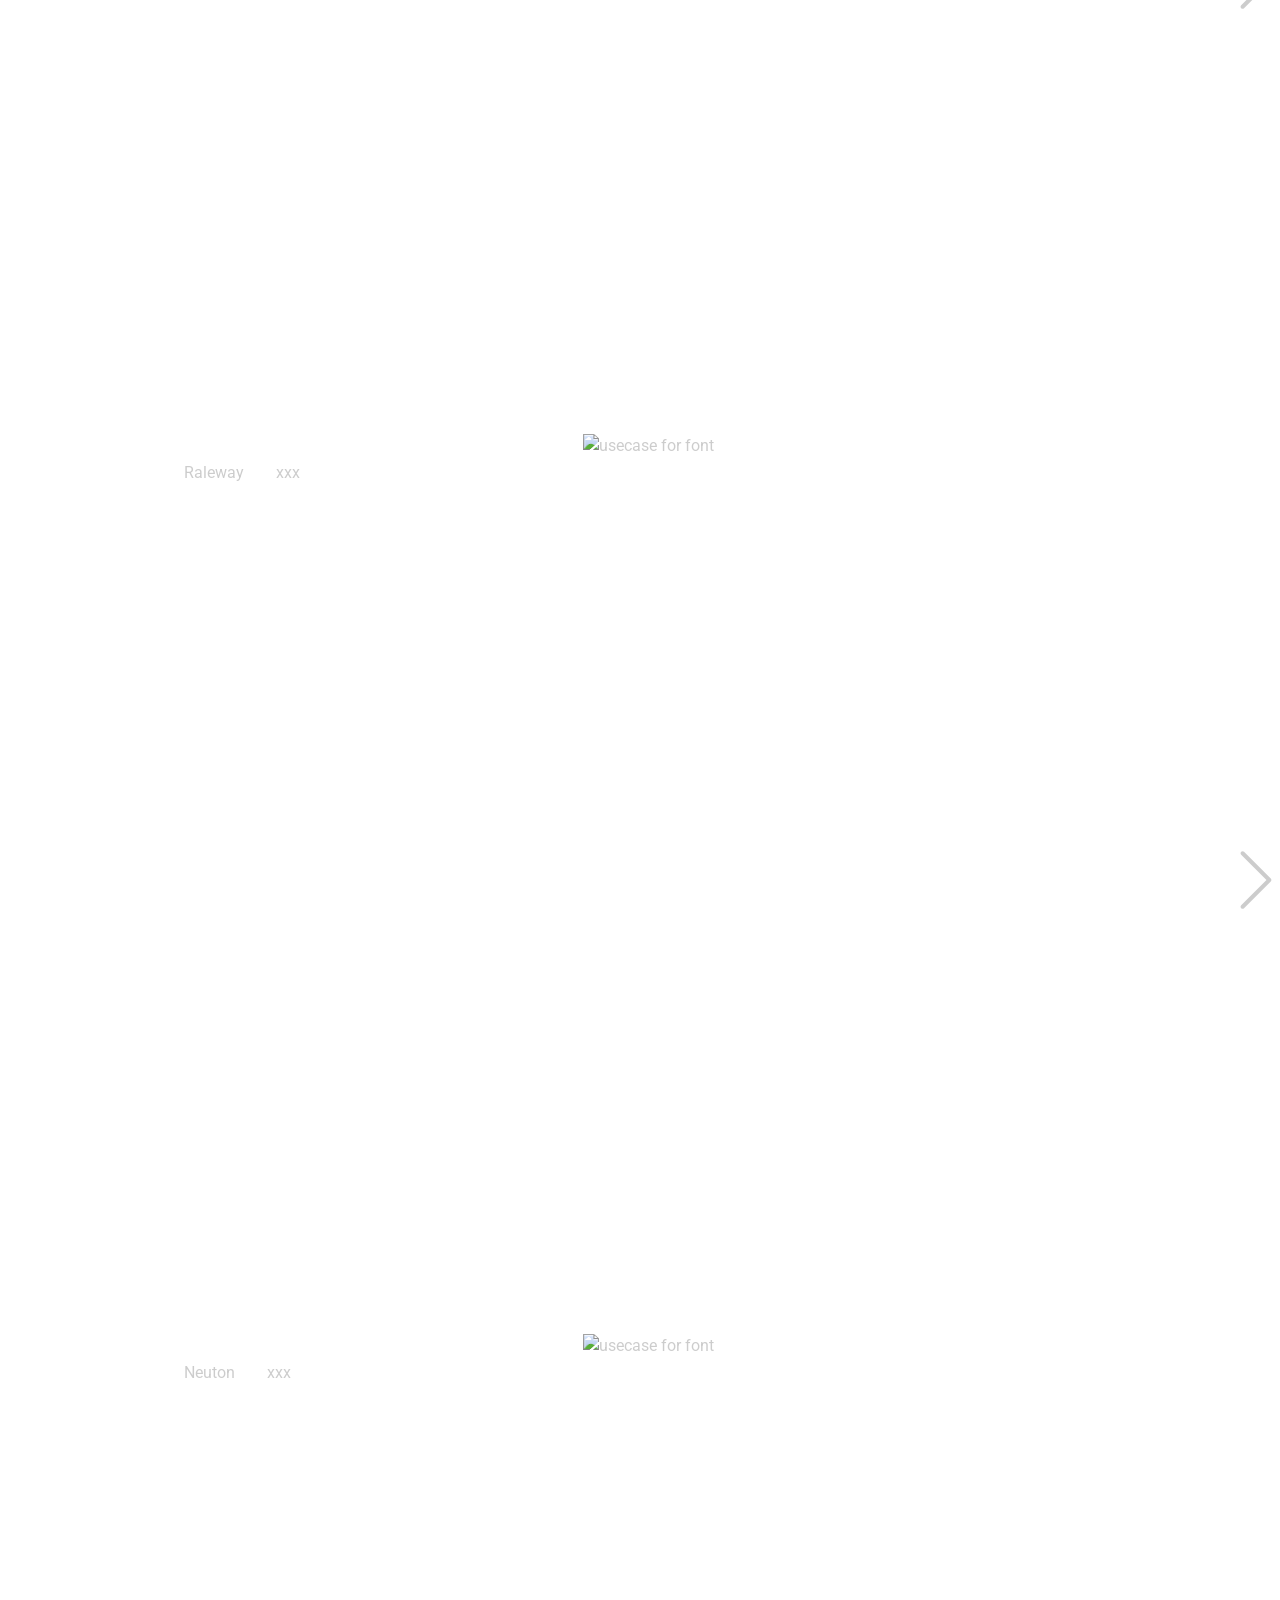
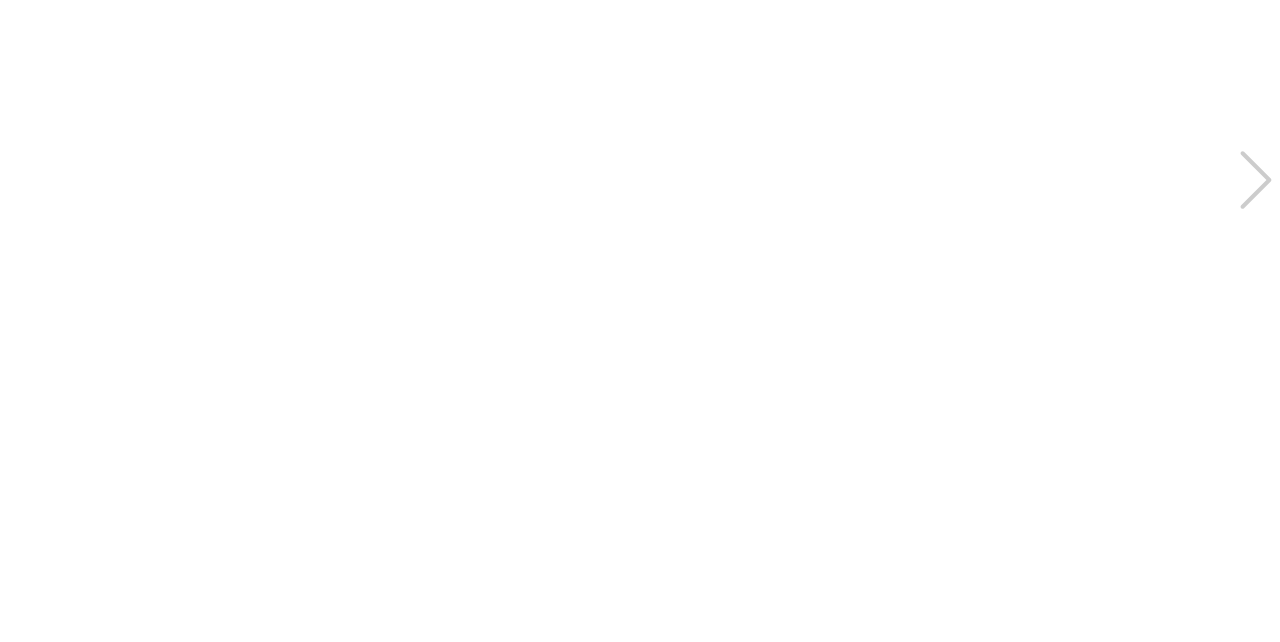
==== commit 9992b3b0: "MOD: rename neuton" ====
--- a/__FINAL__/index.html
+++ b/__FINAL__/index.html
@@ -461,27 +461,27 @@
 <!-- END Student item -->
 
 <!-- START Student item -->
-        <div class="font font--newton">
-
-          <a href="./fonts/newton/index.html">
-
-            <div class="font-caption">
-              <div class="column">
-                <div class="column--inner">
-                  <div class="font-caption--inner">
-                    <div class="font-caption--item font-caption--item-font">Newton</div>
-                    <div class="font-caption--item font-caption--item-person">xxx</div>
-                  </div>
-                </div>
-              </div>
-            </div>
-
-            <div class="font--inner">
-              <div class="font-overview font-overview--portrait">
-                <img alt="usecase for font" class="font-overview--portrait-img" src="./fonts/newton/img/newton__overview__portrait.svg">
-              </div>
-              <div class="font-overview font-overview--landscape">
-                <img alt="usecase for font" class="font-overview--landscape-img" src="./fonts/newton/img/newton__overview__landscape.svg">
+        <div class="font font--neuton">
+
+          <a href="./fonts/neuton/index.html">
+
+            <div class="font-caption">
+              <div class="column">
+                <div class="column--inner">
+                  <div class="font-caption--inner">
+                    <div class="font-caption--item font-caption--item-font">Neuton</div>
+                    <div class="font-caption--item font-caption--item-person">xxx</div>
+                  </div>
+                </div>
+              </div>
+            </div>
+
+            <div class="font--inner">
+              <div class="font-overview font-overview--portrait">
+                <img alt="usecase for font" class="font-overview--portrait-img" src="./fonts/neuton/img/neuton__overview__portrait.svg">
+              </div>
+              <div class="font-overview font-overview--landscape">
+                <img alt="usecase for font" class="font-overview--landscape-img" src="./fonts/neuton/img/neuton__overview__landscape.svg">
               </div>
             </div>
 
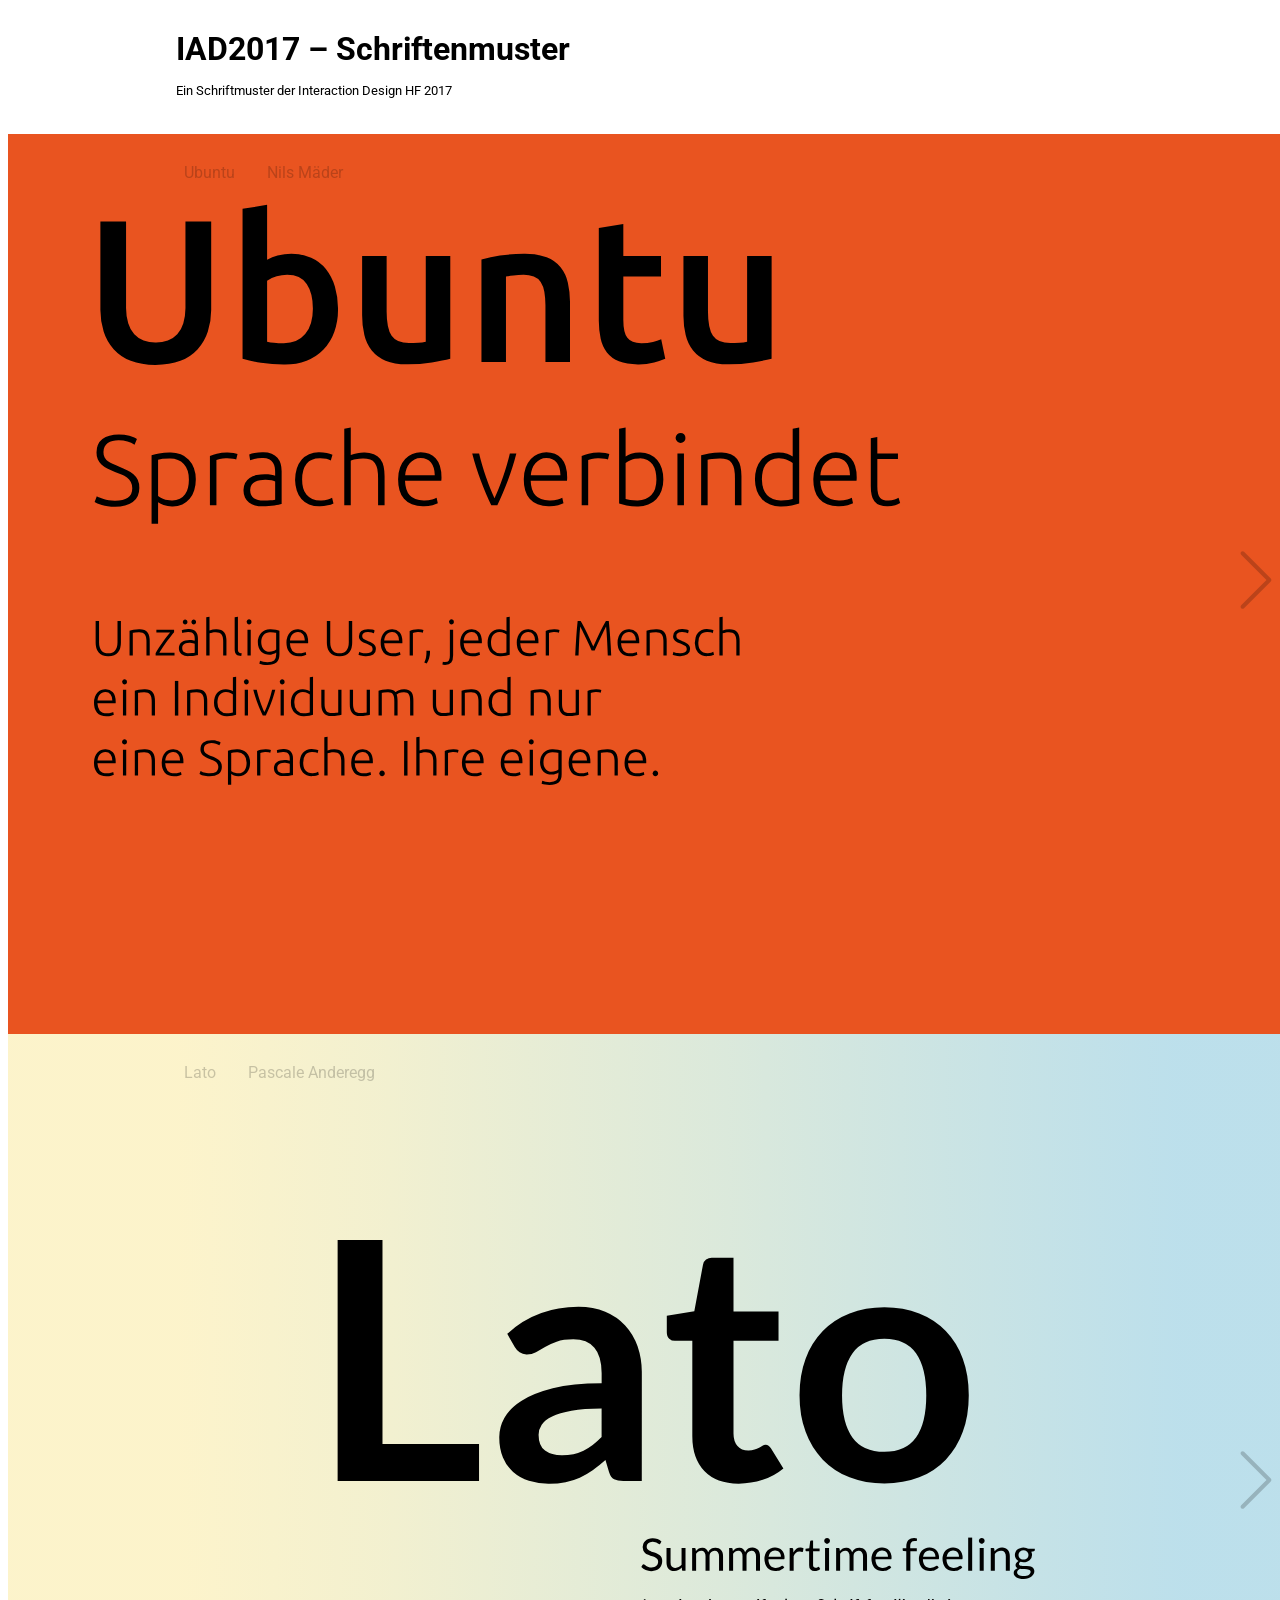
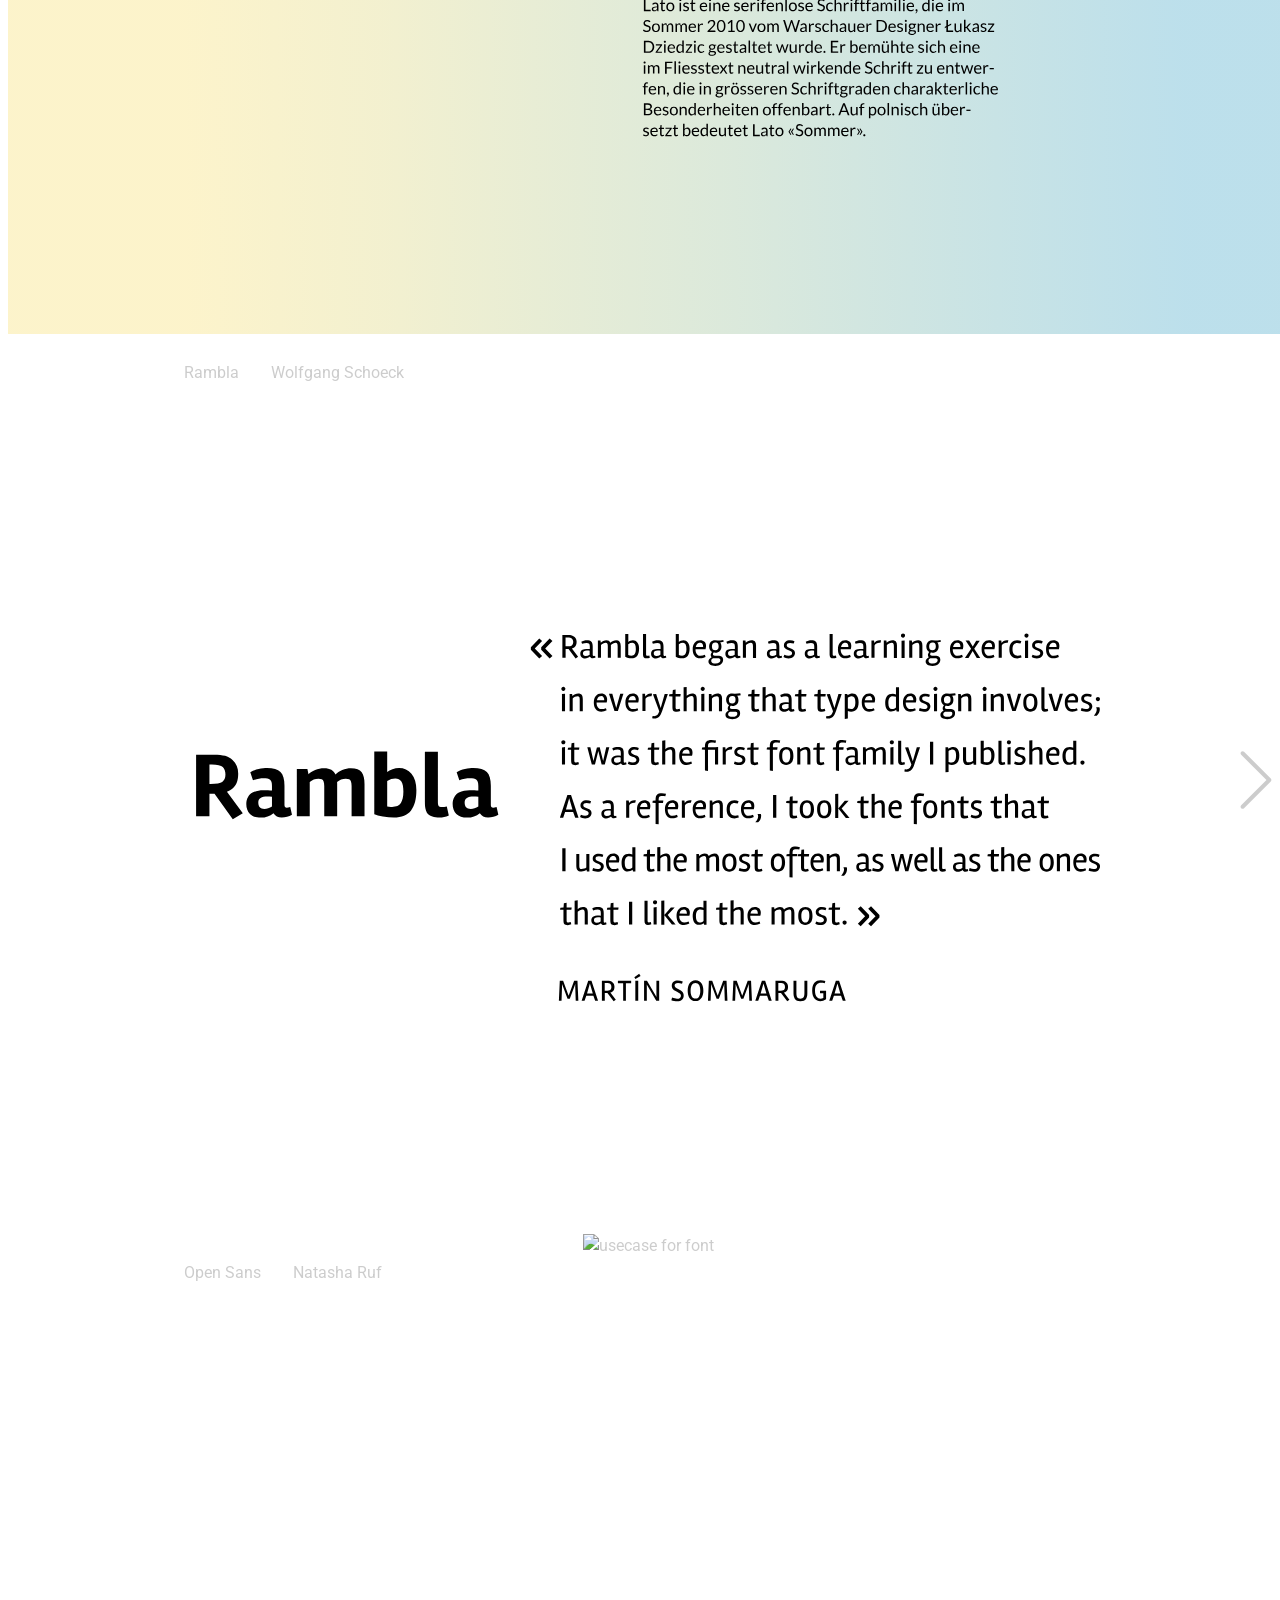
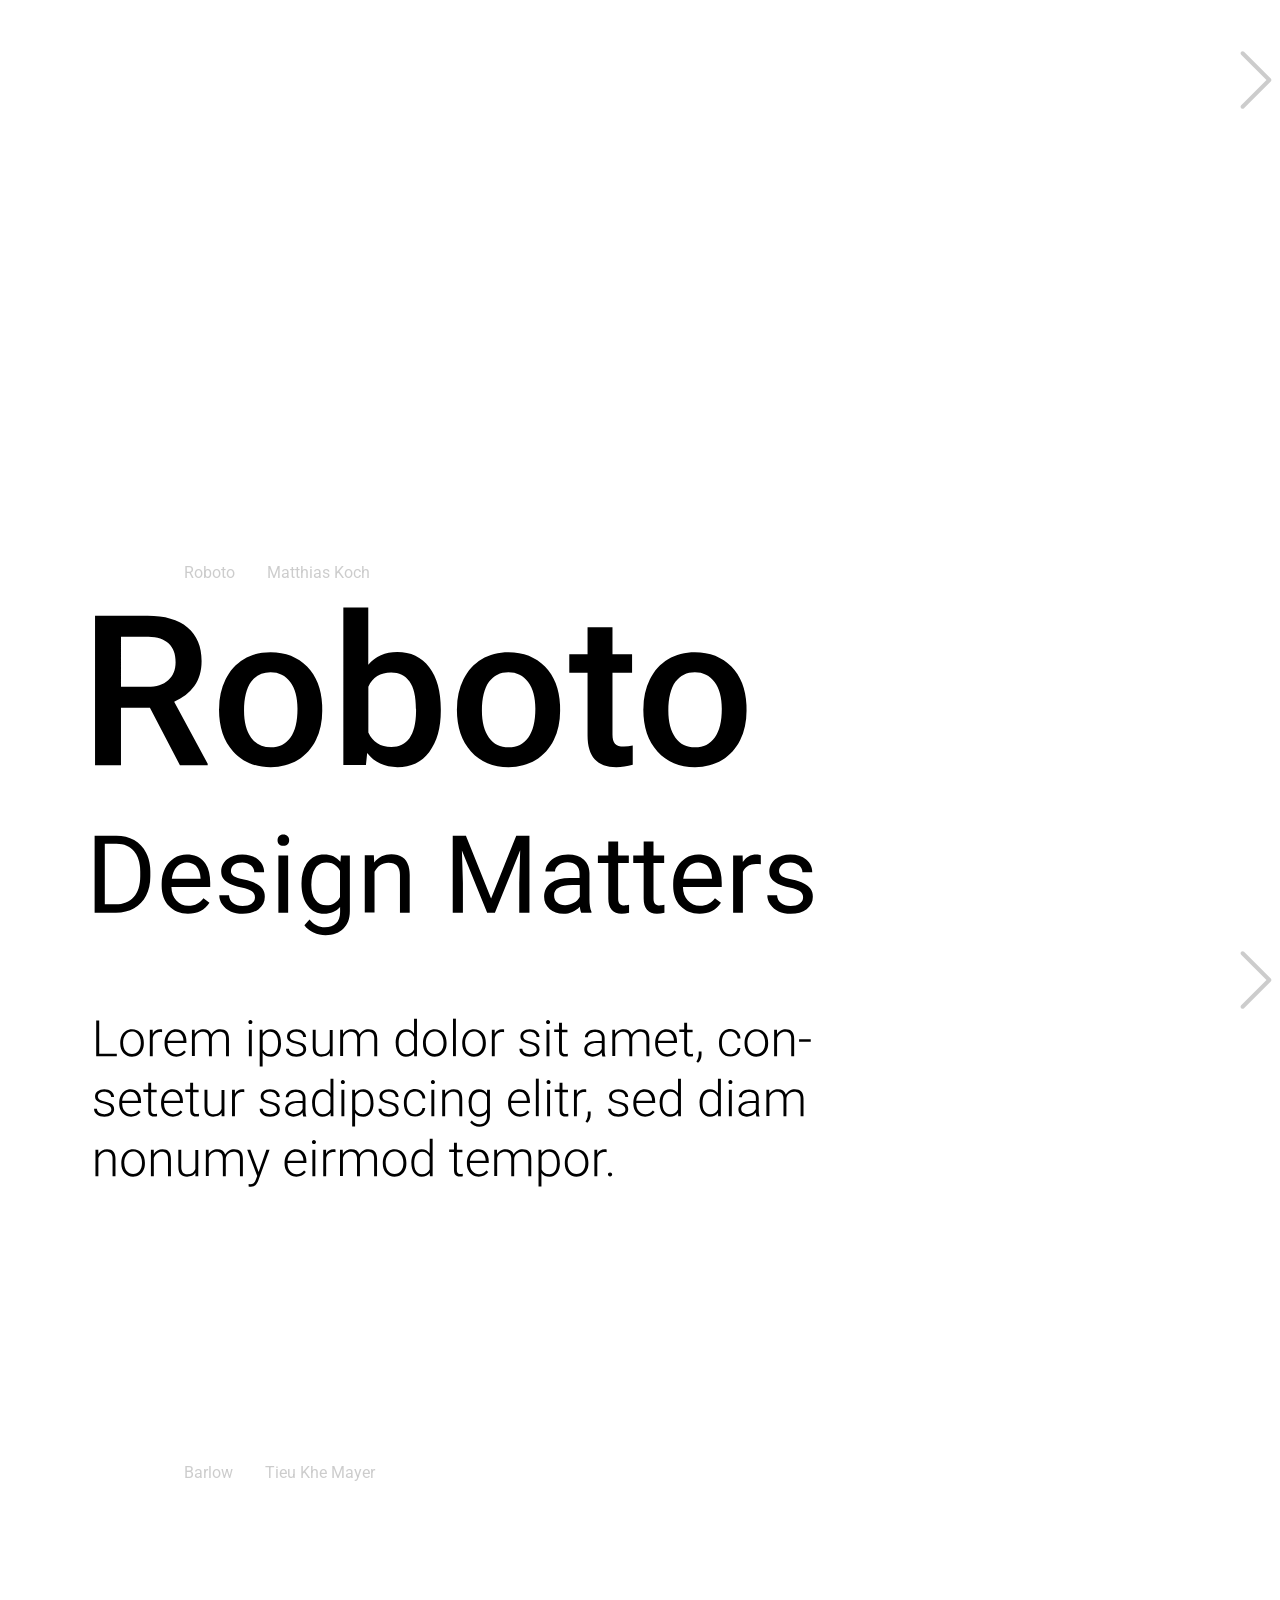
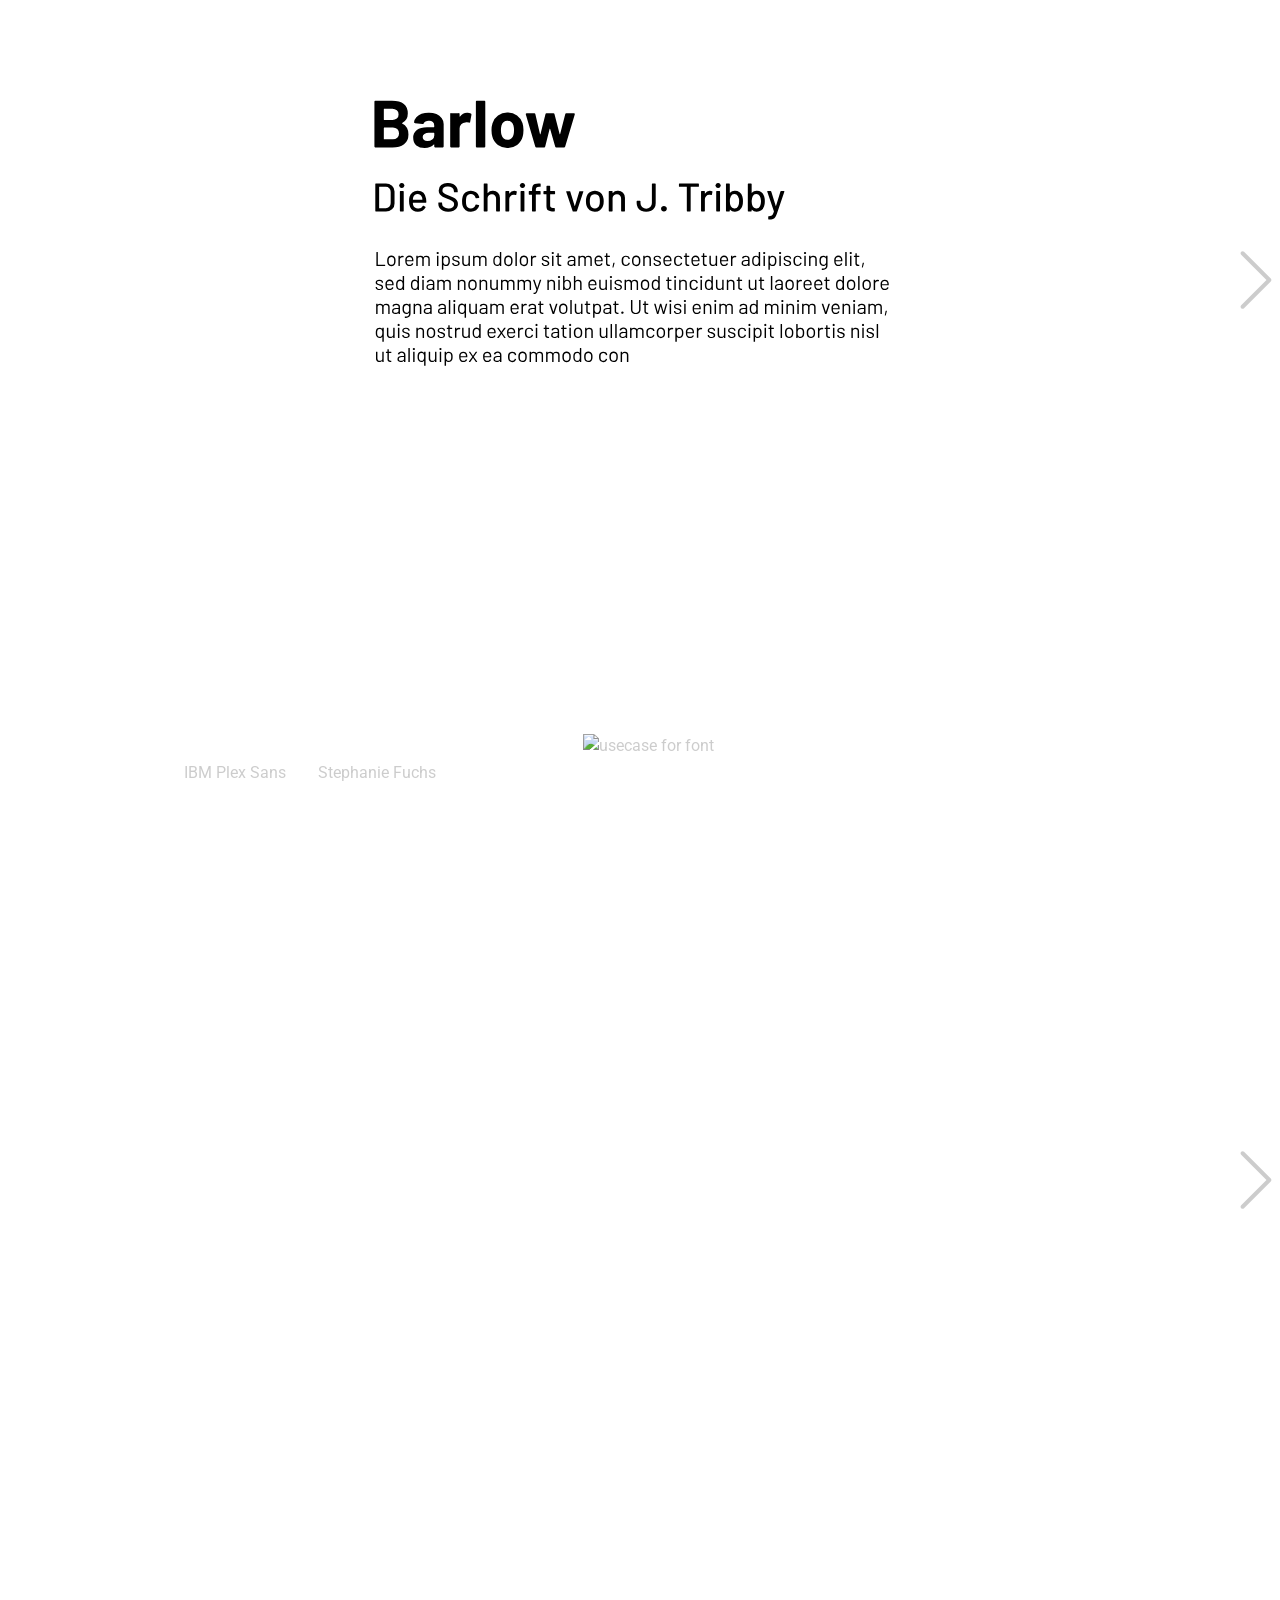
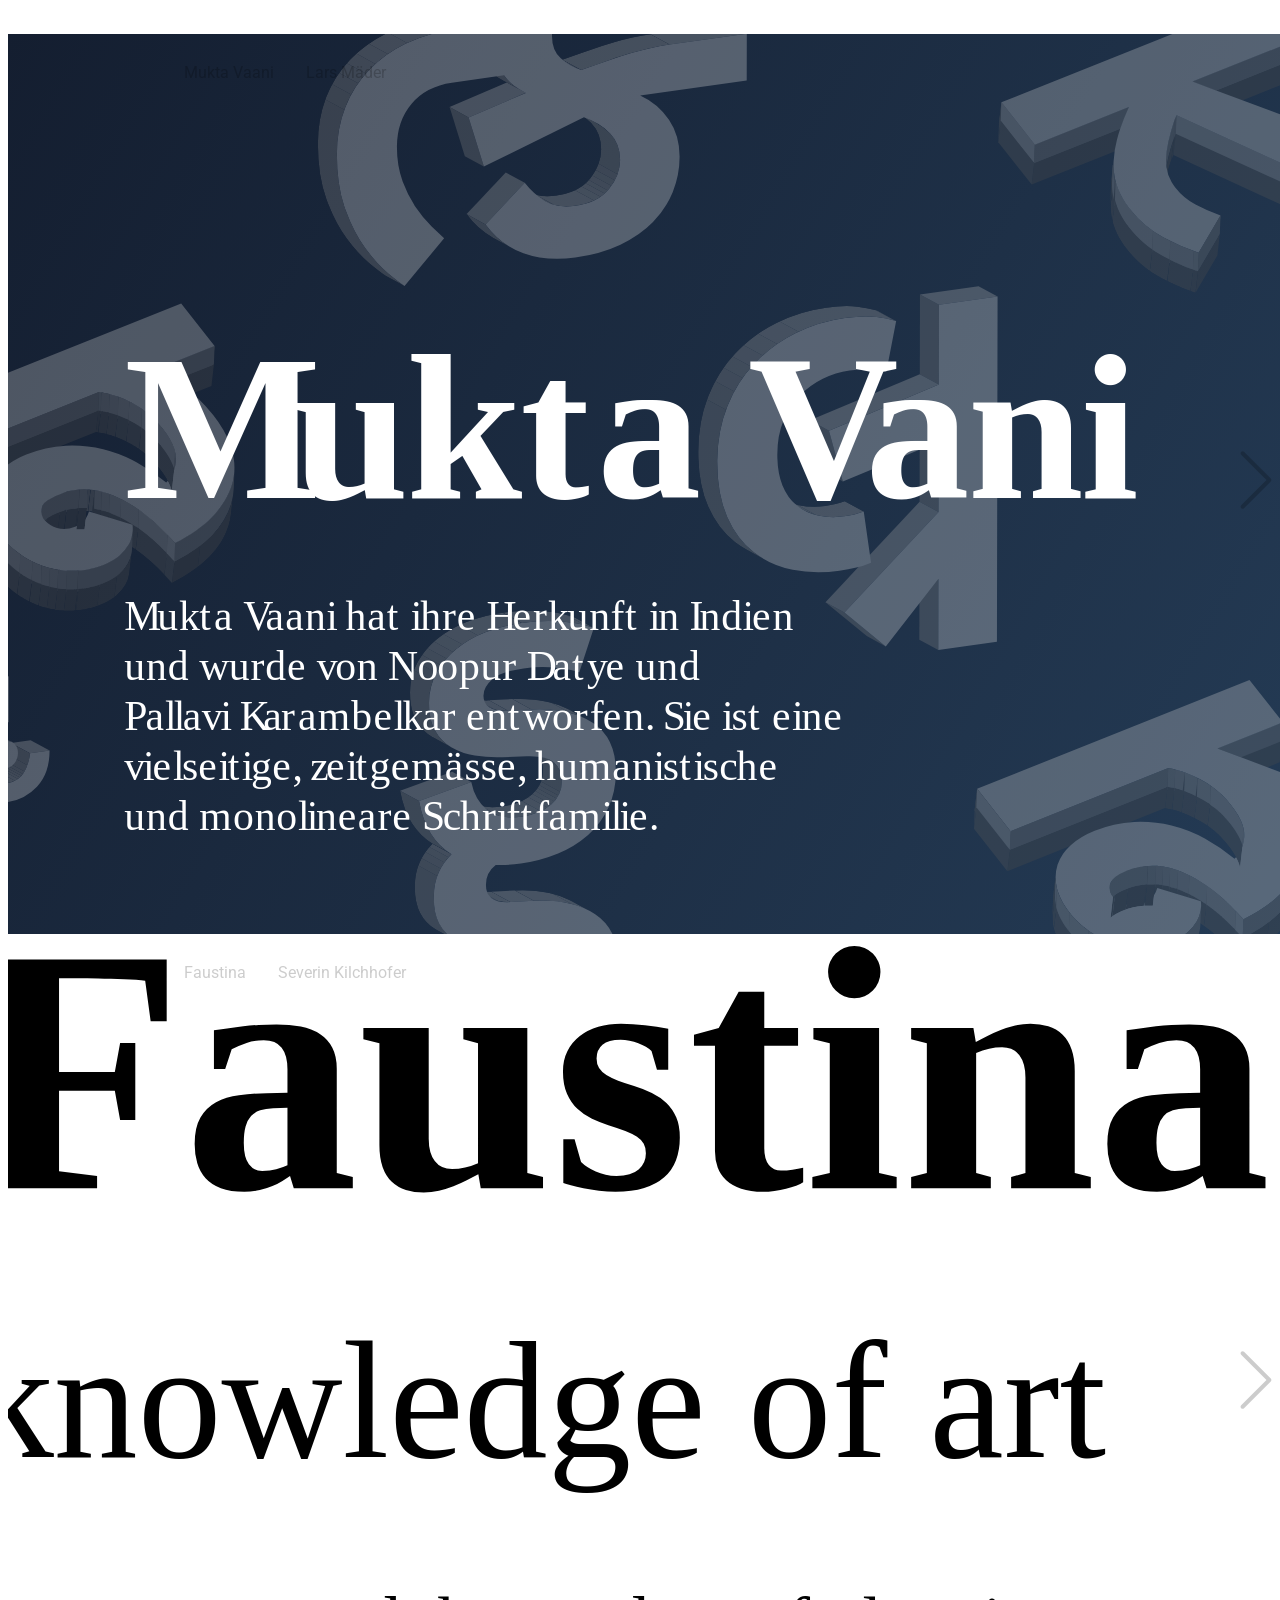
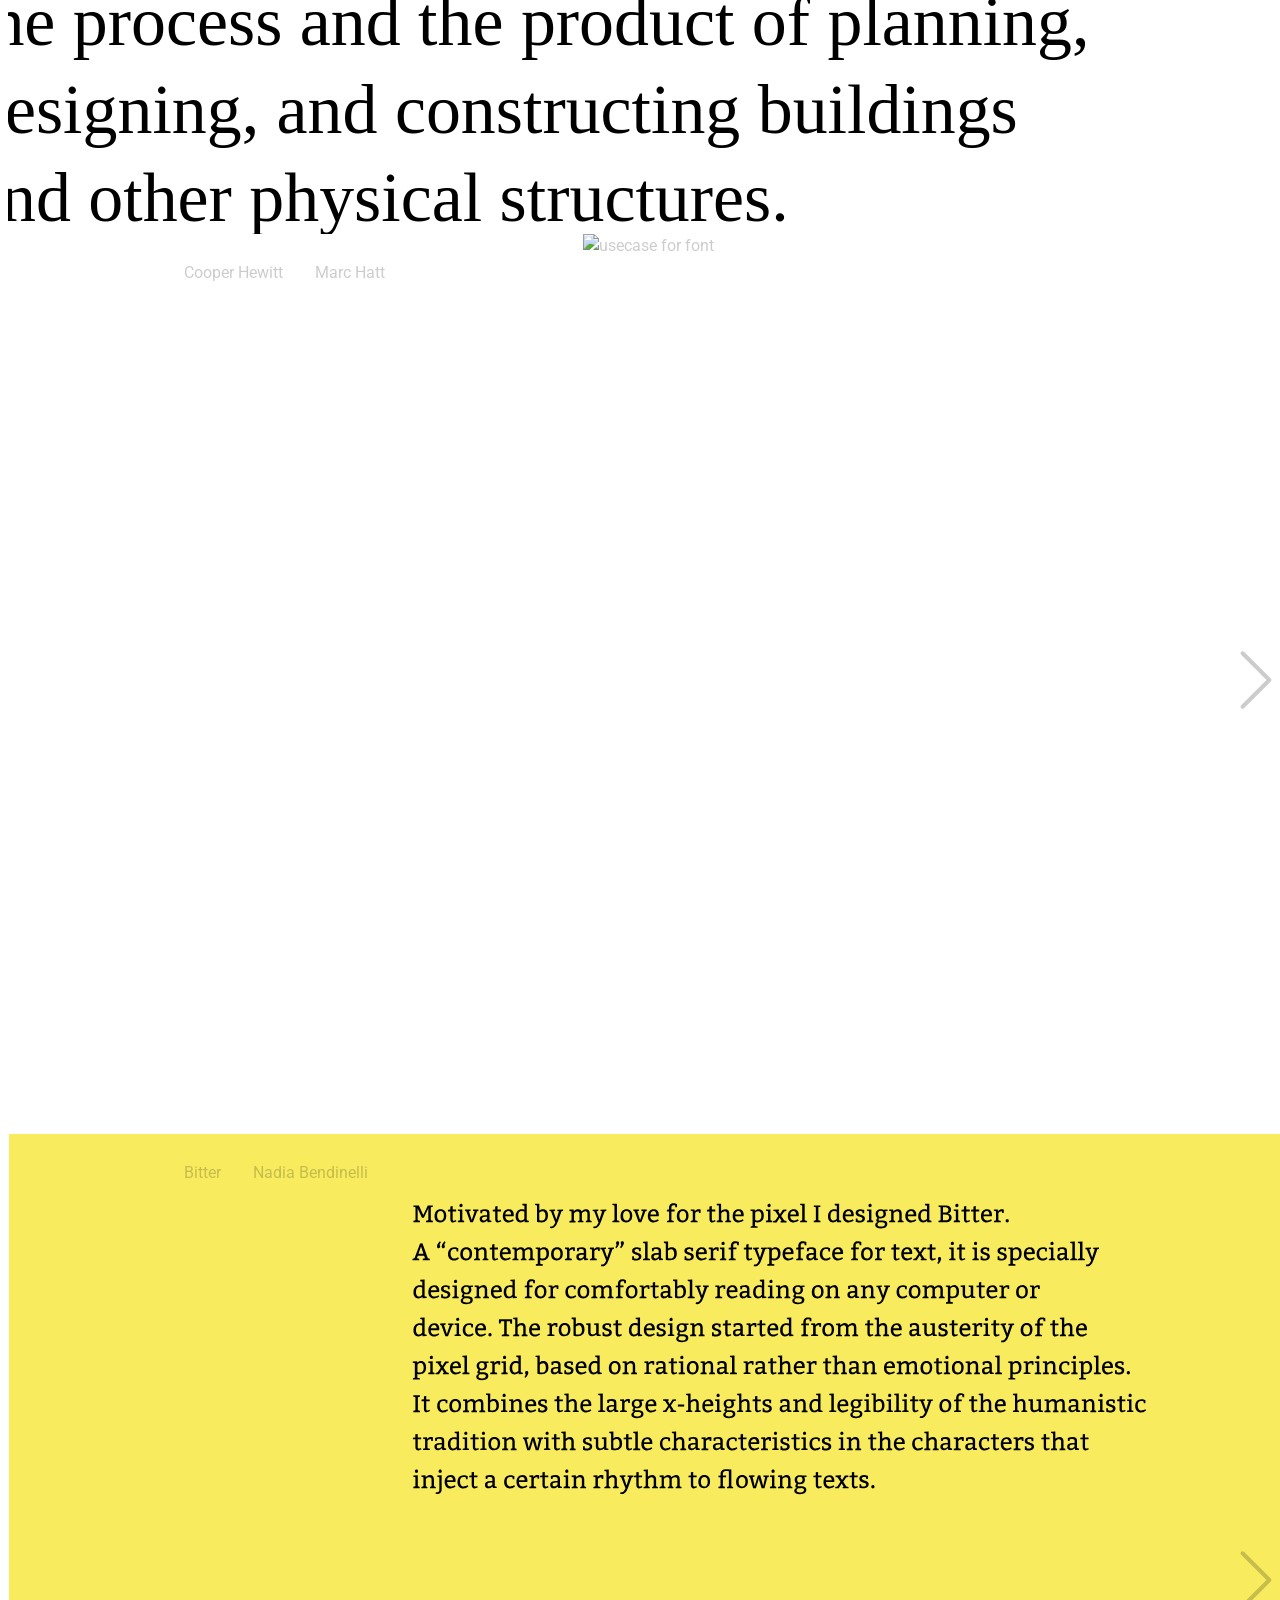
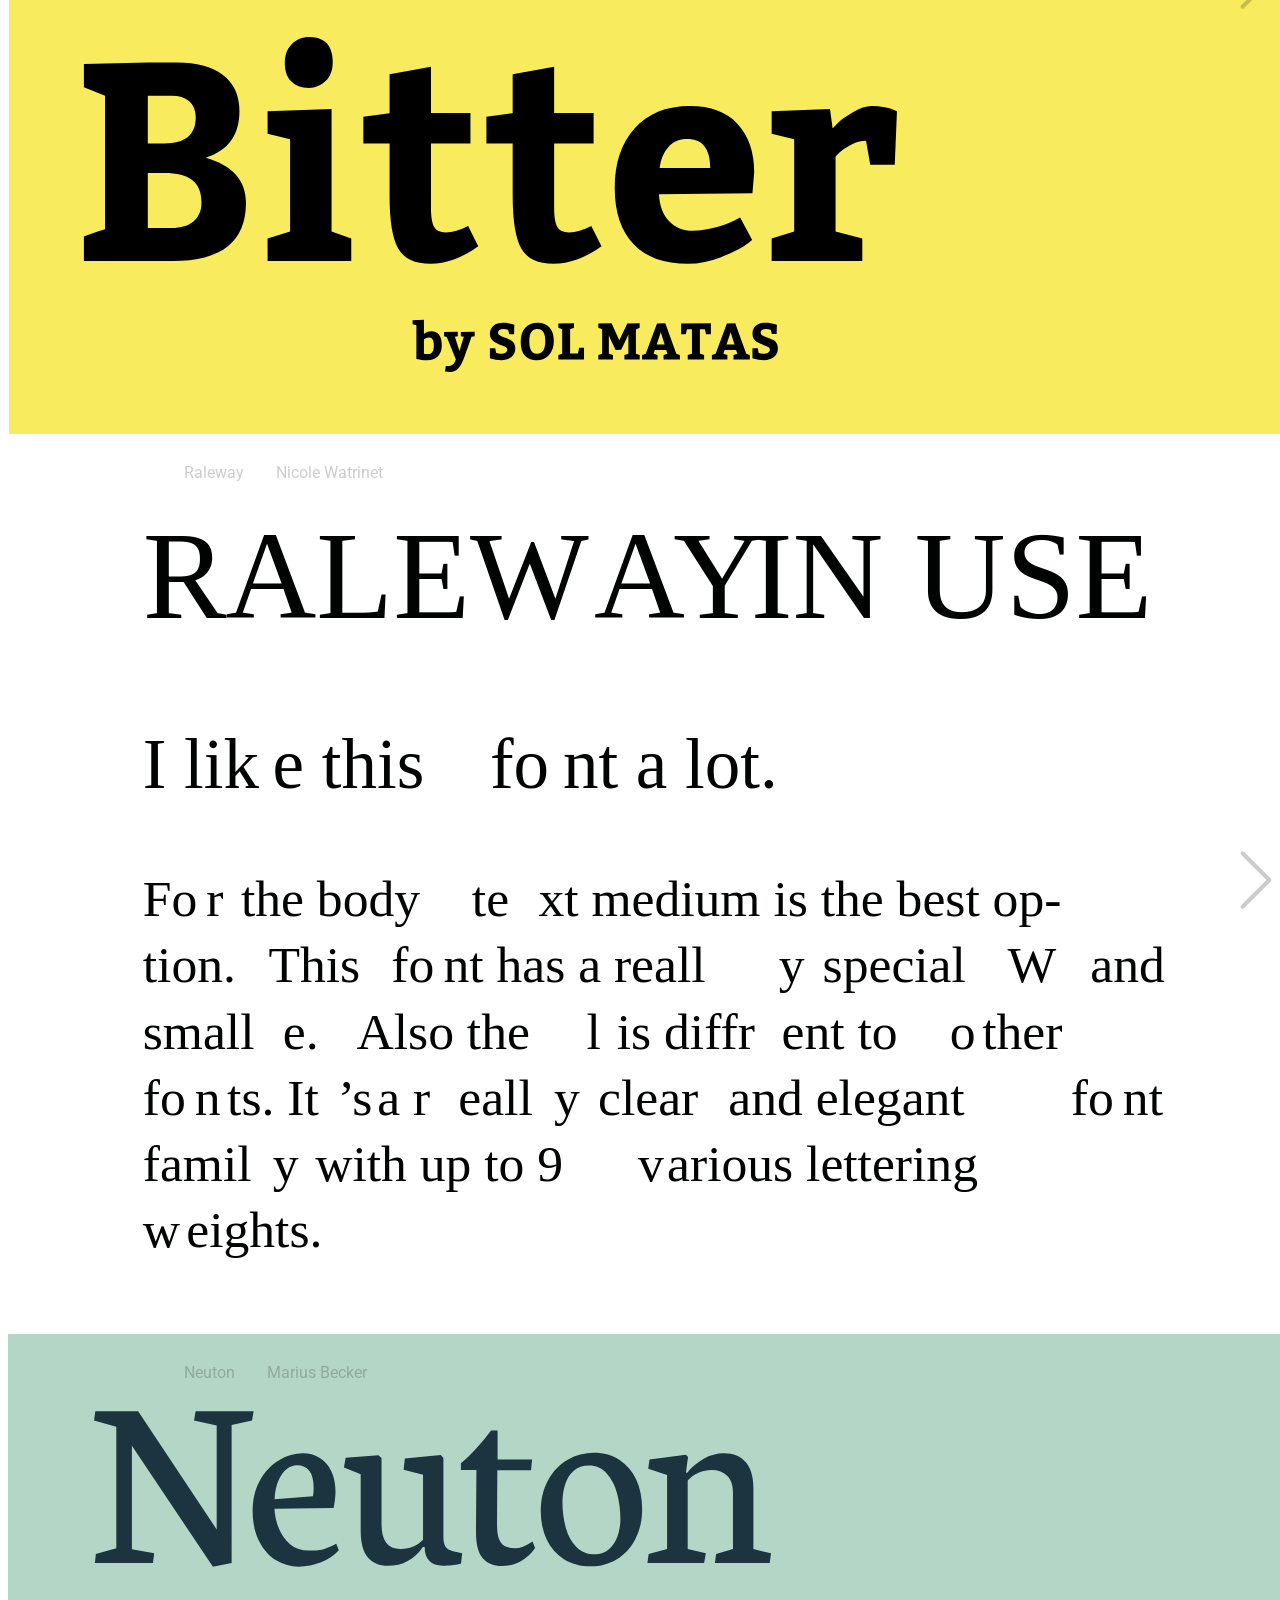
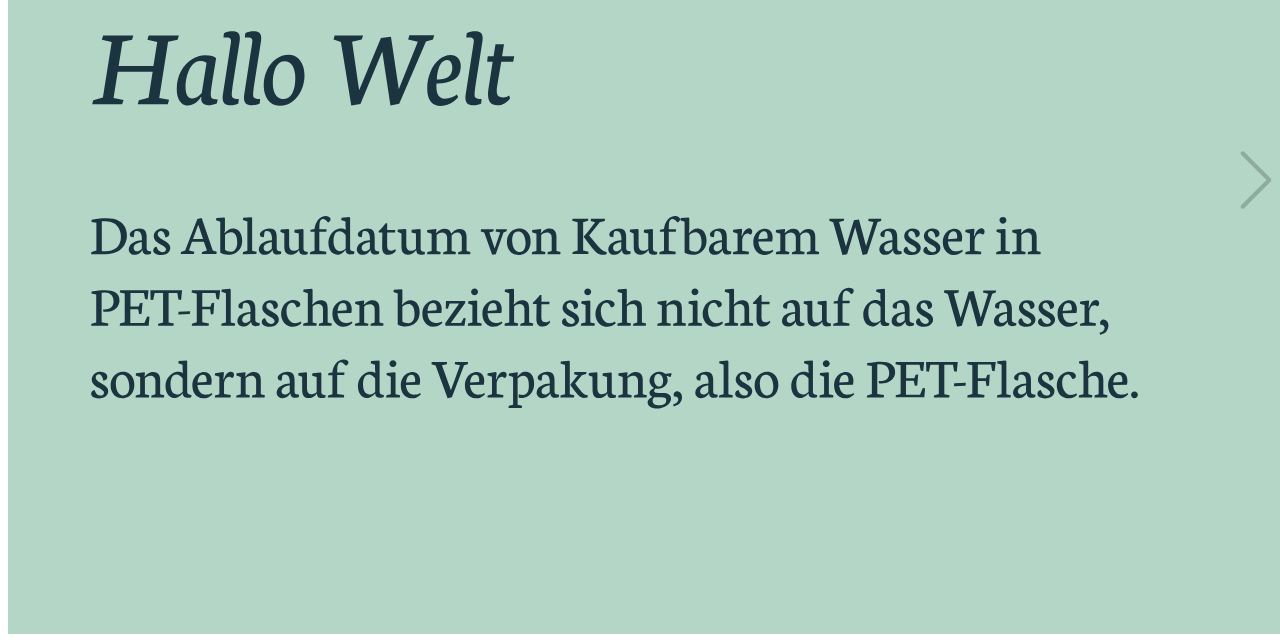
==== commit eab46114: "FIX: captions" ====
--- a/__FINAL__/index.html
+++ b/__FINAL__/index.html
@@ -16,7 +16,6 @@
     <div class="content">
       <div class="content--inner">
 
-
         <div class="column">
           <div class="column--inner">
             <div class="intro">
@@ -26,11 +25,19 @@
           </div>
         </div>
 
-
 <!-- START Student item -->
         <div class="font font--ubuntu">
 
           <a href="./fonts/ubuntu/index.html">
+
+            <div class="font--inner">
+              <div class="font-overview font-overview--portrait">
+                <img alt="usecase for font" class="font-overview--portrait-img" src="./fonts/ubuntu/img/ubuntu__overview__portrait.svg">
+              </div>
+              <div class="font-overview font-overview--landscape">
+                <img alt="usecase for font" class="font-overview--landscape-img" src="./fonts/ubuntu/img/ubuntu__overview__landscape.svg">
+              </div>
+            </div>
 
             <div class="font-caption">
               <div class="column">
@@ -43,15 +50,6 @@
               </div>
             </div>
 
-            <div class="font--inner">
-              <div class="font-overview font-overview--portrait">
-                <img alt="usecase for font" class="font-overview--portrait-img" src="./fonts/ubuntu/img/ubuntu__overview__portrait.svg">
-              </div>
-              <div class="font-overview font-overview--landscape">
-                <img alt="usecase for font" class="font-overview--landscape-img" src="./fonts/ubuntu/img/ubuntu__overview__landscape.svg">
-              </div>
-            </div>
-
             <div class="font-indicator">
               <div class="font-indicator--inner">
                 <img alt="show details" class="font-indicator-img" src="./assets/img/right-arrow.svg">
@@ -69,58 +67,59 @@
 
           <a href="./fonts/lato/index.html">
 
+            <div class="font--inner">
+              <div class="font-overview font-overview--portrait">
+                <img alt="usecase for font" class="font-overview--portrait-img" src="./fonts/lato/img/lato__overview__portrait.svg">
+              </div>
+              <div class="font-overview font-overview--landscape">
+                <img alt="usecase for font" class="font-overview--landscape-img" src="./fonts/lato/img/lato__overview__landscape.svg">
+              </div>
+            </div>
+
             <div class="font-caption">
               <div class="column">
                 <div class="column--inner">
                   <div class="font-caption--inner">
                     <div class="font-caption--item font-caption--item-font">Lato</div>
-                    <div class="font-caption--item font-caption--item-person">xxx</div>
-                  </div>
-                </div>
-              </div>
-            </div>
-
-            <div class="font--inner">
-              <div class="font-overview font-overview--portrait">
-                <img alt="usecase for font" class="font-overview--portrait-img" src="./fonts/lato/img/lato__overview__portrait.svg">
-              </div>
-              <div class="font-overview font-overview--landscape">
-                <img alt="usecase for font" class="font-overview--landscape-img" src="./fonts/lato/img/lato__overview__landscape.svg">
-              </div>
-            </div>
-
-            <div class="font-indicator">
-              <div class="font-indicator--inner">
-                <img alt="show details" class="font-indicator-img" src="./assets/img/right-arrow.svg">
-              </div>
-            </div>
-
-          </a>
-
-        </div> <!-- end .font -->
-<!-- END Student item -->
+                    <div class="font-caption--item font-caption--item-person">Pascale Anderegg</div>
+                  </div>
+                </div>
+              </div>
+            </div>
+
+            <div class="font-indicator">
+              <div class="font-indicator--inner">
+                <img alt="show details" class="font-indicator-img" src="./assets/img/right-arrow.svg">
+              </div>
+            </div>
+
+          </a>
+
+        </div> <!-- end .font -->
+<!-- END Student item -->
+
 <!-- START Student item -->
         <div class="font font--rambla">
 
           <a href="./fonts/rambla/index.html">
 
+            <div class="font--inner">
+              <div class="font-overview font-overview--portrait">
+                <img alt="usecase for font" class="font-overview--portrait-img" src="./fonts/rambla/img/rambla__overview__portrait.svg">
+              </div>
+              <div class="font-overview font-overview--landscape">
+                <img alt="usecase for font" class="font-overview--landscape-img" src="./fonts/rambla/img/rambla__overview__landscape.svg">
+              </div>
+            </div>
+
             <div class="font-caption">
               <div class="column">
                 <div class="column--inner">
                   <div class="font-caption--inner">
                     <div class="font-caption--item font-caption--item-font">Rambla</div>
-                    <div class="font-caption--item font-caption--item-person">xxx</div>
-                  </div>
-                </div>
-              </div>
-            </div>
-
-            <div class="font--inner">
-              <div class="font-overview font-overview--portrait">
-                <img alt="usecase for font" class="font-overview--portrait-img" src="./fonts/rambla/img/rambla__overview__portrait.svg">
-              </div>
-              <div class="font-overview font-overview--landscape">
-                <img alt="usecase for font" class="font-overview--landscape-img" src="./fonts/rambla/img/rambla__overview__landscape.svg">
+                    <div class="font-caption--item font-caption--item-person">Wolfgang Schoeck</div>
+                  </div>
+                </div>
               </div>
             </div>
 
@@ -140,23 +139,23 @@
 
           <a href="./fonts/opensans/index.html">
 
+            <div class="font--inner">
+              <div class="font-overview font-overview--portrait">
+                <img alt="usecase for font" class="font-overview--portrait-img" src="./fonts/opensans/img/opensans__overview__portrait.svg">
+              </div>
+              <div class="font-overview font-overview--landscape">
+                <img alt="usecase for font" class="font-overview--landscape-img" src="./fonts/opensans/img/opensans__overview__landscape.svg">
+              </div>
+            </div>
+
             <div class="font-caption">
               <div class="column">
                 <div class="column--inner">
                   <div class="font-caption--inner">
                     <div class="font-caption--item font-caption--item-font">Open Sans</div>
-                    <div class="font-caption--item font-caption--item-person">xxx</div>
-                  </div>
-                </div>
-              </div>
-            </div>
-
-            <div class="font--inner">
-              <div class="font-overview font-overview--portrait">
-                <img alt="usecase for font" class="font-overview--portrait-img" src="./fonts/opensans/img/opensans__overview__portrait.svg">
-              </div>
-              <div class="font-overview font-overview--landscape">
-                <img alt="usecase for font" class="font-overview--landscape-img" src="./fonts/opensans/img/opensans__overview__landscape.svg">
+                    <div class="font-caption--item font-caption--item-person">Natasha Ruf</div>
+                  </div>
+                </div>
               </div>
             </div>
 
@@ -176,23 +175,23 @@
 
           <a href="./fonts/roboto/index.html">
 
+            <div class="font--inner">
+              <div class="font-overview font-overview--portrait">
+                <img alt="usecase for font" class="font-overview--portrait-img" src="./fonts/roboto/img/roboto__overview__portrait.svg">
+              </div>
+              <div class="font-overview font-overview--landscape">
+                <img alt="usecase for font" class="font-overview--landscape-img" src="./fonts/roboto/img/roboto__overview__landscape.svg">
+              </div>
+            </div>
+
             <div class="font-caption">
               <div class="column">
                 <div class="column--inner">
                   <div class="font-caption--inner">
                     <div class="font-caption--item font-caption--item-font">Roboto</div>
-                    <div class="font-caption--item font-caption--item-person">xxx</div>
-                  </div>
-                </div>
-              </div>
-            </div>
-
-            <div class="font--inner">
-              <div class="font-overview font-overview--portrait">
-                <img alt="usecase for font" class="font-overview--portrait-img" src="./fonts/roboto/img/roboto__overview__portrait.svg">
-              </div>
-              <div class="font-overview font-overview--landscape">
-                <img alt="usecase for font" class="font-overview--landscape-img" src="./fonts/roboto/img/roboto__overview__landscape.svg">
+                    <div class="font-caption--item font-caption--item-person">Matthias Koch</div>
+                  </div>
+                </div>
               </div>
             </div>
 
@@ -212,23 +211,23 @@
 
           <a href="./fonts/barlow/index.html">
 
+            <div class="font--inner">
+              <div class="font-overview font-overview--portrait">
+                <img alt="usecase for font" class="font-overview--portrait-img" src="./fonts/barlow/img/barlow__overview__portrait.svg">
+              </div>
+              <div class="font-overview font-overview--landscape">
+                <img alt="usecase for font" class="font-overview--landscape-img" src="./fonts/barlow/img/barlow__overview__landscape.svg">
+              </div>
+            </div>
+
             <div class="font-caption">
               <div class="column">
                 <div class="column--inner">
                   <div class="font-caption--inner">
                     <div class="font-caption--item font-caption--item-font">Barlow</div>
-                    <div class="font-caption--item font-caption--item-person">xxx</div>
-                  </div>
-                </div>
-              </div>
-            </div>
-
-            <div class="font--inner">
-              <div class="font-overview font-overview--portrait">
-                <img alt="usecase for font" class="font-overview--portrait-img" src="./fonts/barlow/img/barlow__overview__portrait.svg">
-              </div>
-              <div class="font-overview font-overview--landscape">
-                <img alt="usecase for font" class="font-overview--landscape-img" src="./fonts/barlow/img/barlow__overview__landscape.svg">
+                    <div class="font-caption--item font-caption--item-person">Tieu Khe Mayer</div>
+                  </div>
+                </div>
               </div>
             </div>
 
@@ -249,23 +248,23 @@
 
           <a href="./fonts/ibmplexsans/index.html">
 
+            <div class="font--inner">
+              <div class="font-overview font-overview--portrait">
+                <img alt="usecase for font" class="font-overview--portrait-img" src="./fonts/ibmplexsans/img/ibmplexsans__overview__portrait.svg">
+              </div>
+              <div class="font-overview font-overview--landscape">
+                <img alt="usecase for font" class="font-overview--landscape-img" src="./fonts/ibmplexsans/img/ibmplexsans__overview__landscape.svg">
+              </div>
+            </div>
+
             <div class="font-caption">
               <div class="column">
                 <div class="column--inner">
                   <div class="font-caption--inner">
                     <div class="font-caption--item font-caption--item-font">IBM Plex Sans</div>
-                    <div class="font-caption--item font-caption--item-person">xxx</div>
-                  </div>
-                </div>
-              </div>
-            </div>
-
-            <div class="font--inner">
-              <div class="font-overview font-overview--portrait">
-                <img alt="usecase for font" class="font-overview--portrait-img" src="./fonts/ibmplexsans/img/ibmplexsans__overview__portrait.svg">
-              </div>
-              <div class="font-overview font-overview--landscape">
-                <img alt="usecase for font" class="font-overview--landscape-img" src="./fonts/ibmplexsans/img/ibmplexsans__overview__landscape.svg">
+                    <div class="font-caption--item font-caption--item-person">Stephanie Fuchs</div>
+                  </div>
+                </div>
               </div>
             </div>
 
@@ -285,23 +284,23 @@
 
           <a href="./fonts/muktavaani/index.html">
 
+            <div class="font--inner">
+              <div class="font-overview font-overview--portrait">
+                <img alt="usecase for font" class="font-overview--portrait-img" src="./fonts/muktavaani/img/muktavaani__overview__portrait.svg">
+              </div>
+              <div class="font-overview font-overview--landscape">
+                <img alt="usecase for font" class="font-overview--landscape-img" src="./fonts/muktavaani/img/muktavaani__overview__landscape.svg">
+              </div>
+            </div>
+
             <div class="font-caption">
               <div class="column">
                 <div class="column--inner">
                   <div class="font-caption--inner">
                     <div class="font-caption--item font-caption--item-font">Mukta Vaani</div>
-                    <div class="font-caption--item font-caption--item-person">xxx</div>
-                  </div>
-                </div>
-              </div>
-            </div>
-
-            <div class="font--inner">
-              <div class="font-overview font-overview--portrait">
-                <img alt="usecase for font" class="font-overview--portrait-img" src="./fonts/muktavaani/img/muktavaani__overview__portrait.svg">
-              </div>
-              <div class="font-overview font-overview--landscape">
-                <img alt="usecase for font" class="font-overview--landscape-img" src="./fonts/muktavaani/img/muktavaani__overview__landscape.svg">
+                    <div class="font-caption--item font-caption--item-person">Lars Mäder</div>
+                  </div>
+                </div>
               </div>
             </div>
 
@@ -321,23 +320,23 @@
 
           <a href="./fonts/faustina/index.html">
 
+            <div class="font--inner">
+              <div class="font-overview font-overview--portrait">
+                <img alt="usecase for font" class="font-overview--portrait-img" src="./fonts/faustina/img/faustina__overview__portrait.svg">
+              </div>
+              <div class="font-overview font-overview--landscape">
+                <img alt="usecase for font" class="font-overview--landscape-img" src="./fonts/faustina/img/faustina__overview__landscape.svg">
+              </div>
+            </div>
+
             <div class="font-caption">
               <div class="column">
                 <div class="column--inner">
                   <div class="font-caption--inner">
                     <div class="font-caption--item font-caption--item-font">Faustina</div>
-                    <div class="font-caption--item font-caption--item-person">xxx</div>
-                  </div>
-                </div>
-              </div>
-            </div>
-
-            <div class="font--inner">
-              <div class="font-overview font-overview--portrait">
-                <img alt="usecase for font" class="font-overview--portrait-img" src="./fonts/faustina/img/faustina__overview__portrait.svg">
-              </div>
-              <div class="font-overview font-overview--landscape">
-                <img alt="usecase for font" class="font-overview--landscape-img" src="./fonts/faustina/img/faustina__overview__landscape.svg">
+                    <div class="font-caption--item font-caption--item-person">Severin Kilchhofer</div>
+                  </div>
+                </div>
               </div>
             </div>
 
@@ -357,23 +356,23 @@
 
           <a href="./fonts/cooperhewitt/index.html">
 
+            <div class="font--inner">
+              <div class="font-overview font-overview--portrait">
+                <img alt="usecase for font" class="font-overview--portrait-img" src="./fonts/cooperhewitt/img/cooperhewitt__overview__portrait.svg">
+              </div>
+              <div class="font-overview font-overview--landscape">
+                <img alt="usecase for font" class="font-overview--landscape-img" src="./fonts/cooperhewitt/img/cooperhewitt__overview__landscape.svg">
+              </div>
+            </div>
+
             <div class="font-caption">
               <div class="column">
                 <div class="column--inner">
                   <div class="font-caption--inner">
                     <div class="font-caption--item font-caption--item-font">Cooper Hewitt</div>
-                    <div class="font-caption--item font-caption--item-person">xxx</div>
-                  </div>
-                </div>
-              </div>
-            </div>
-
-            <div class="font--inner">
-              <div class="font-overview font-overview--portrait">
-                <img alt="usecase for font" class="font-overview--portrait-img" src="./fonts/cooperhewitt/img/cooperhewitt__overview__portrait.svg">
-              </div>
-              <div class="font-overview font-overview--landscape">
-                <img alt="usecase for font" class="font-overview--landscape-img" src="./fonts/cooperhewitt/img/cooperhewitt__overview__landscape.svg">
+                    <div class="font-caption--item font-caption--item-person">Marc Hatt</div>
+                  </div>
+                </div>
               </div>
             </div>
 
@@ -393,23 +392,23 @@
 
           <a href="./fonts/bitter/index.html">
 
+            <div class="font--inner">
+              <div class="font-overview font-overview--portrait">
+                <img alt="usecase for font" class="font-overview--portrait-img" src="./fonts/bitter/img/bitter__overview__portrait.svg">
+              </div>
+              <div class="font-overview font-overview--landscape">
+                <img alt="usecase for font" class="font-overview--landscape-img" src="./fonts/bitter/img/bitter__overview__landscape.svg">
+              </div>
+            </div>
+
             <div class="font-caption">
               <div class="column">
                 <div class="column--inner">
                   <div class="font-caption--inner">
                     <div class="font-caption--item font-caption--item-font">Bitter</div>
-                    <div class="font-caption--item font-caption--item-person">xxx</div>
-                  </div>
-                </div>
-              </div>
-            </div>
-
-            <div class="font--inner">
-              <div class="font-overview font-overview--portrait">
-                <img alt="usecase for font" class="font-overview--portrait-img" src="./fonts/bitter/img/bitter__overview__portrait.svg">
-              </div>
-              <div class="font-overview font-overview--landscape">
-                <img alt="usecase for font" class="font-overview--landscape-img" src="./fonts/bitter/img/bitter__overview__landscape.svg">
+                    <div class="font-caption--item font-caption--item-person">Nadia Bendinelli</div>
+                  </div>
+                </div>
               </div>
             </div>
 
@@ -429,23 +428,23 @@
 
           <a href="./fonts/raleway/index.html">
 
+            <div class="font--inner">
+              <div class="font-overview font-overview--portrait">
+                <img alt="usecase for font" class="font-overview--portrait-img" src="./fonts/raleway/img/raleway__overview__portrait.svg">
+              </div>
+              <div class="font-overview font-overview--landscape">
+                <img alt="usecase for font" class="font-overview--landscape-img" src="./fonts/raleway/img/raleway__overview__landscape.svg">
+              </div>
+            </div>
+
             <div class="font-caption">
               <div class="column">
                 <div class="column--inner">
                   <div class="font-caption--inner">
                     <div class="font-caption--item font-caption--item-font">Raleway</div>
-                    <div class="font-caption--item font-caption--item-person">xxx</div>
-                  </div>
-                </div>
-              </div>
-            </div>
-
-            <div class="font--inner">
-              <div class="font-overview font-overview--portrait">
-                <img alt="usecase for font" class="font-overview--portrait-img" src="./fonts/raleway/img/raleway__overview__portrait.svg">
-              </div>
-              <div class="font-overview font-overview--landscape">
-                <img alt="usecase for font" class="font-overview--landscape-img" src="./fonts/raleway/img/raleway__overview__landscape.svg">
+                    <div class="font-caption--item font-caption--item-person">Nicole Watrinet</div>
+                  </div>
+                </div>
               </div>
             </div>
 
@@ -465,23 +464,23 @@
 
           <a href="./fonts/neuton/index.html">
 
+            <div class="font--inner">
+              <div class="font-overview font-overview--portrait">
+                <img alt="usecase for font" class="font-overview--portrait-img" src="./fonts/neuton/img/neuton__overview__portrait.svg">
+              </div>
+              <div class="font-overview font-overview--landscape">
+                <img alt="usecase for font" class="font-overview--landscape-img" src="./fonts/neuton/img/neuton__overview__landscape.svg">
+              </div>
+            </div>
+
             <div class="font-caption">
               <div class="column">
                 <div class="column--inner">
                   <div class="font-caption--inner">
                     <div class="font-caption--item font-caption--item-font">Neuton</div>
-                    <div class="font-caption--item font-caption--item-person">xxx</div>
-                  </div>
-                </div>
-              </div>
-            </div>
-
-            <div class="font--inner">
-              <div class="font-overview font-overview--portrait">
-                <img alt="usecase for font" class="font-overview--portrait-img" src="./fonts/neuton/img/neuton__overview__portrait.svg">
-              </div>
-              <div class="font-overview font-overview--landscape">
-                <img alt="usecase for font" class="font-overview--landscape-img" src="./fonts/neuton/img/neuton__overview__landscape.svg">
+                    <div class="font-caption--item font-caption--item-person">Marius Becker</div>
+                  </div>
+                </div>
               </div>
             </div>
 
--- a/__FINAL__/assets/styles/main.css
+++ b/__FINAL__/assets/styles/main.css
@@ -209,3 +209,11 @@
 .font--ubuntu:hover {
   background-color: #5e2750;
 }
+
+.font--neuton {
+  background: linear-gradient(to bottom right, red, yellow);
+}
+
+.font--neuton:hover {
+  background: linear-gradient(to bottom right, green, yellow);
+}
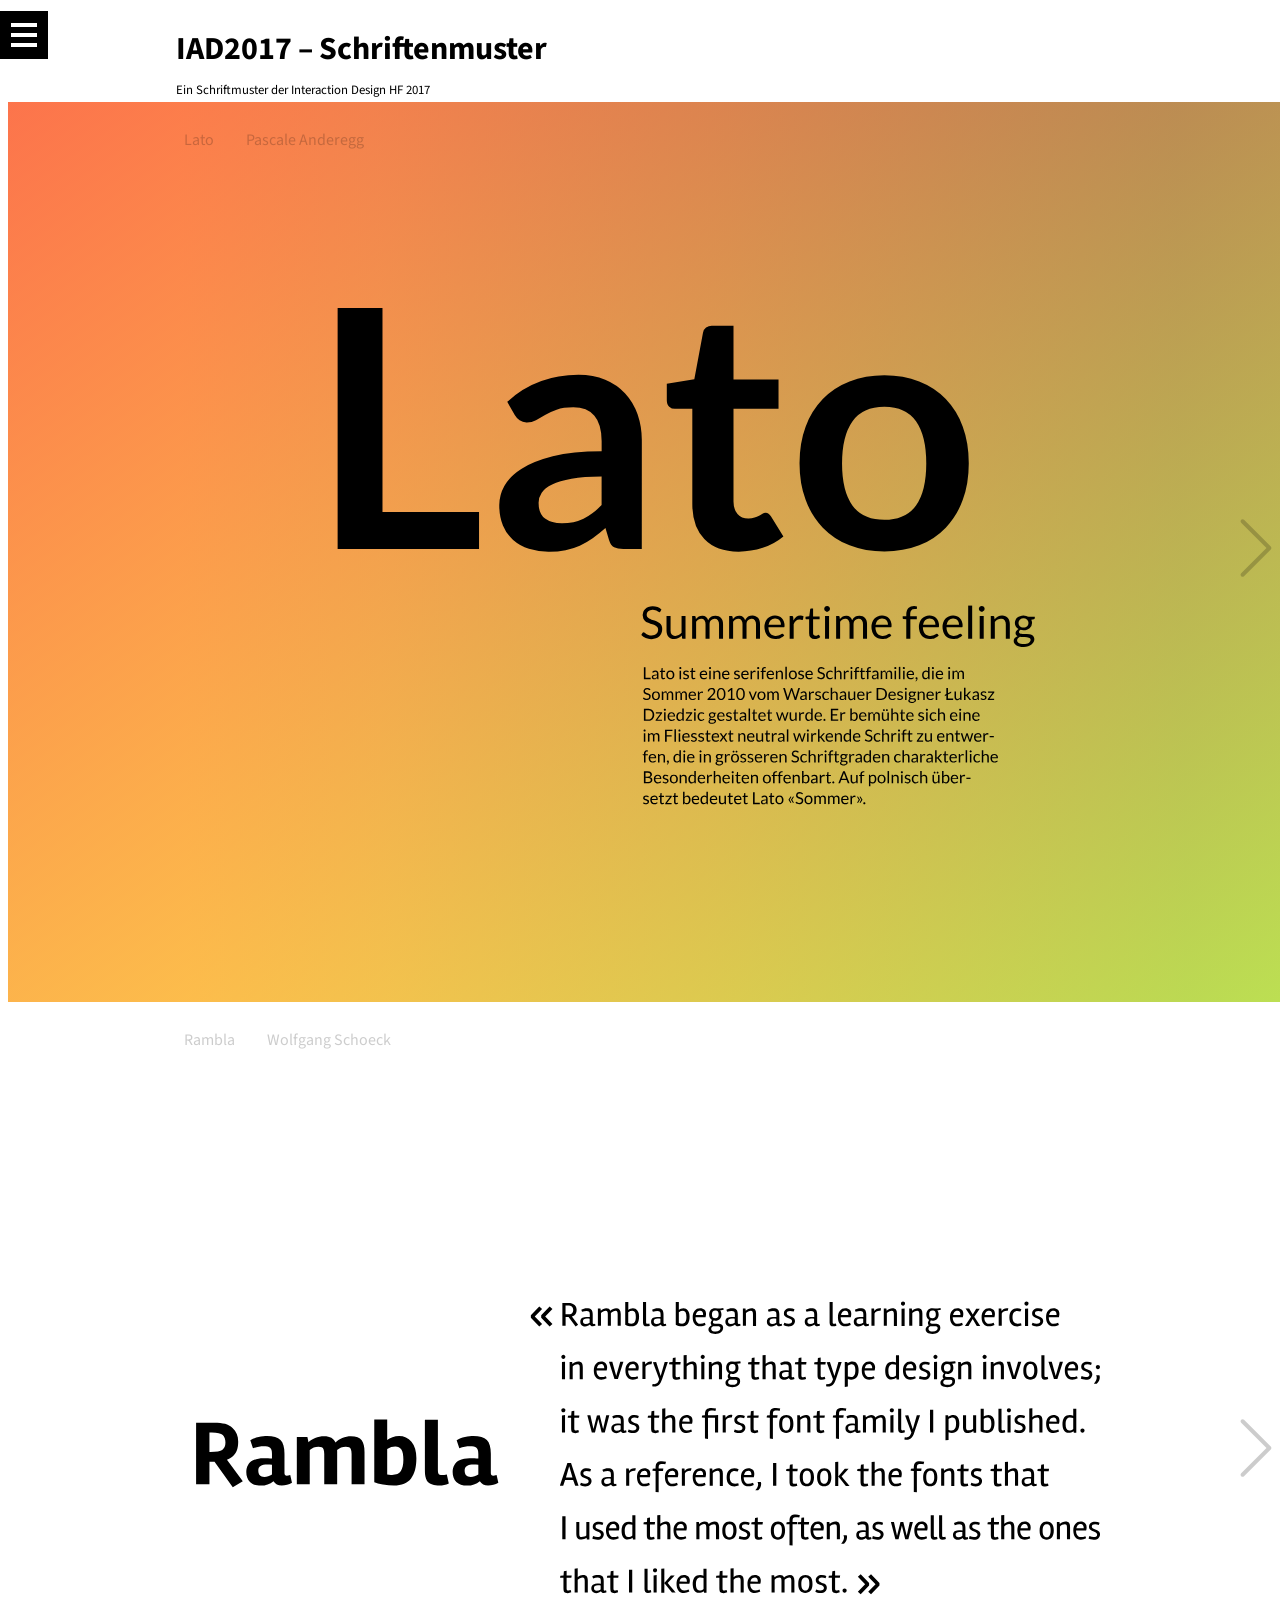
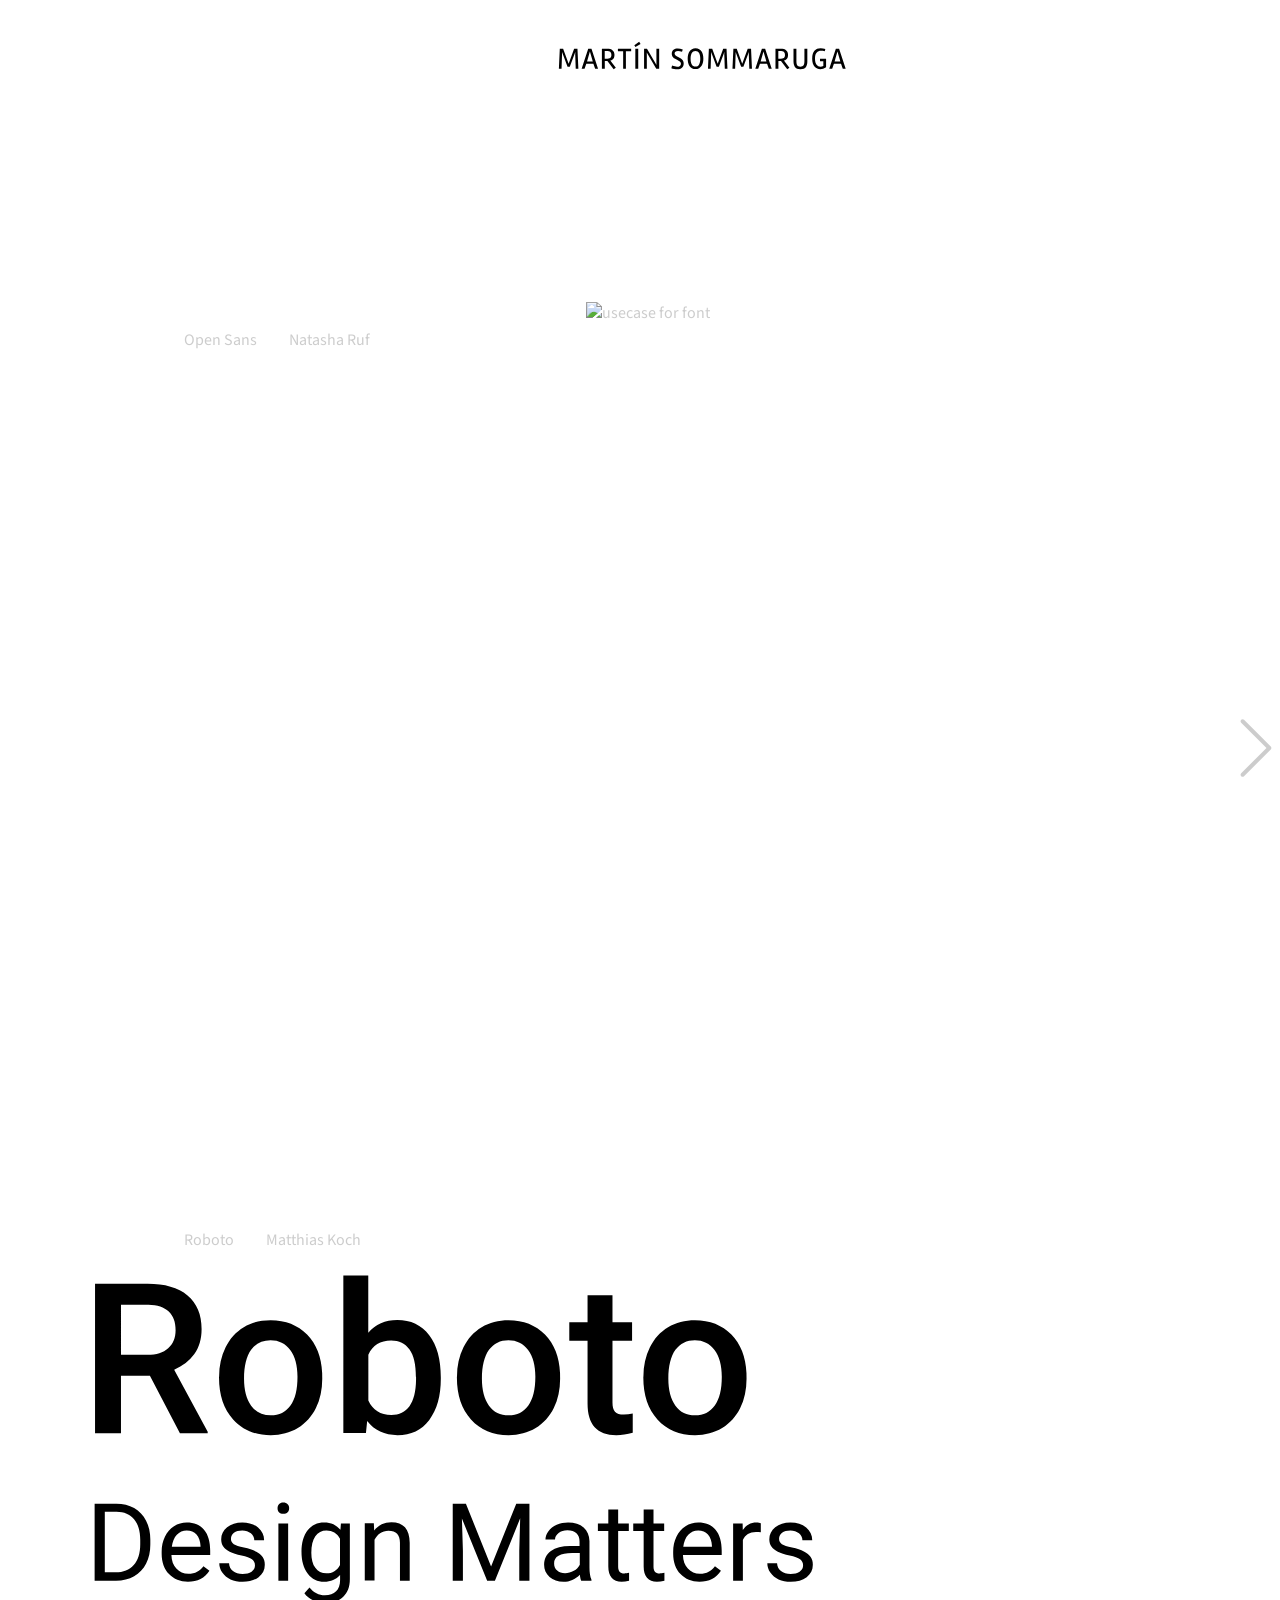
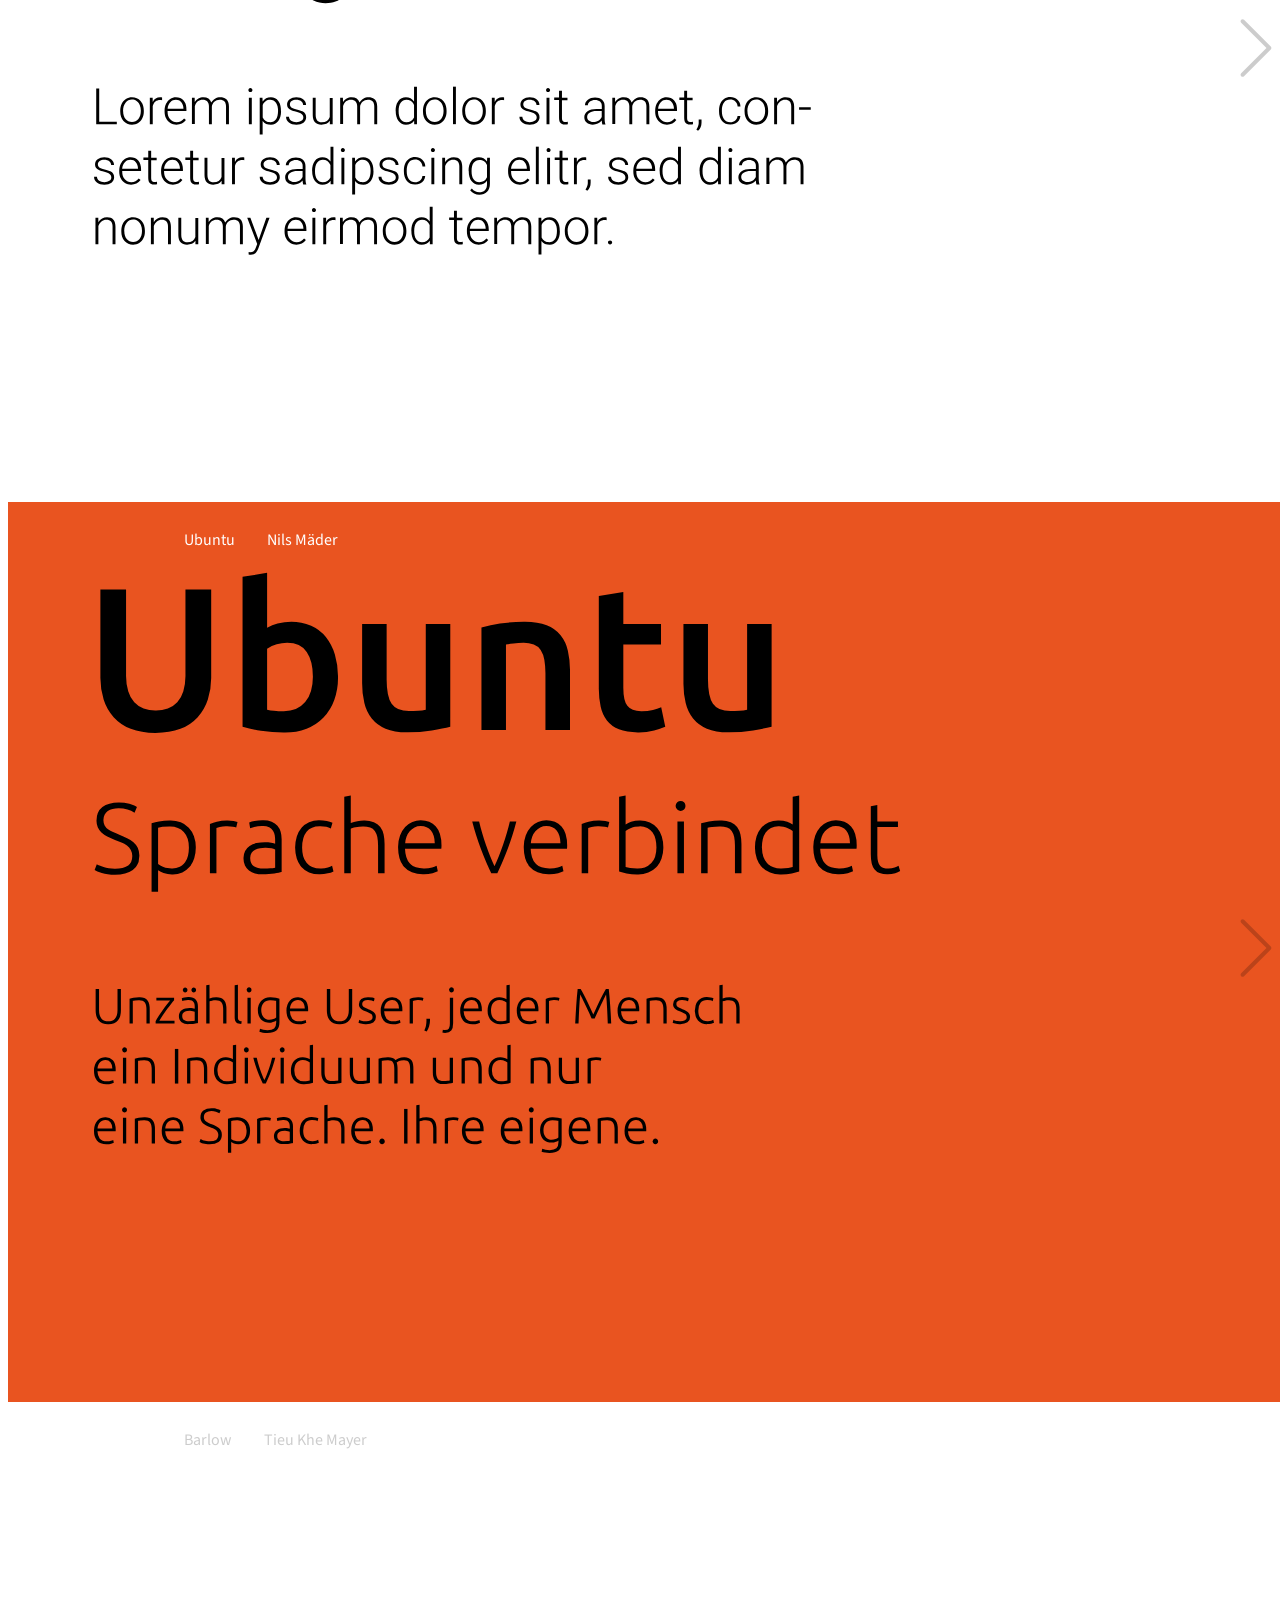
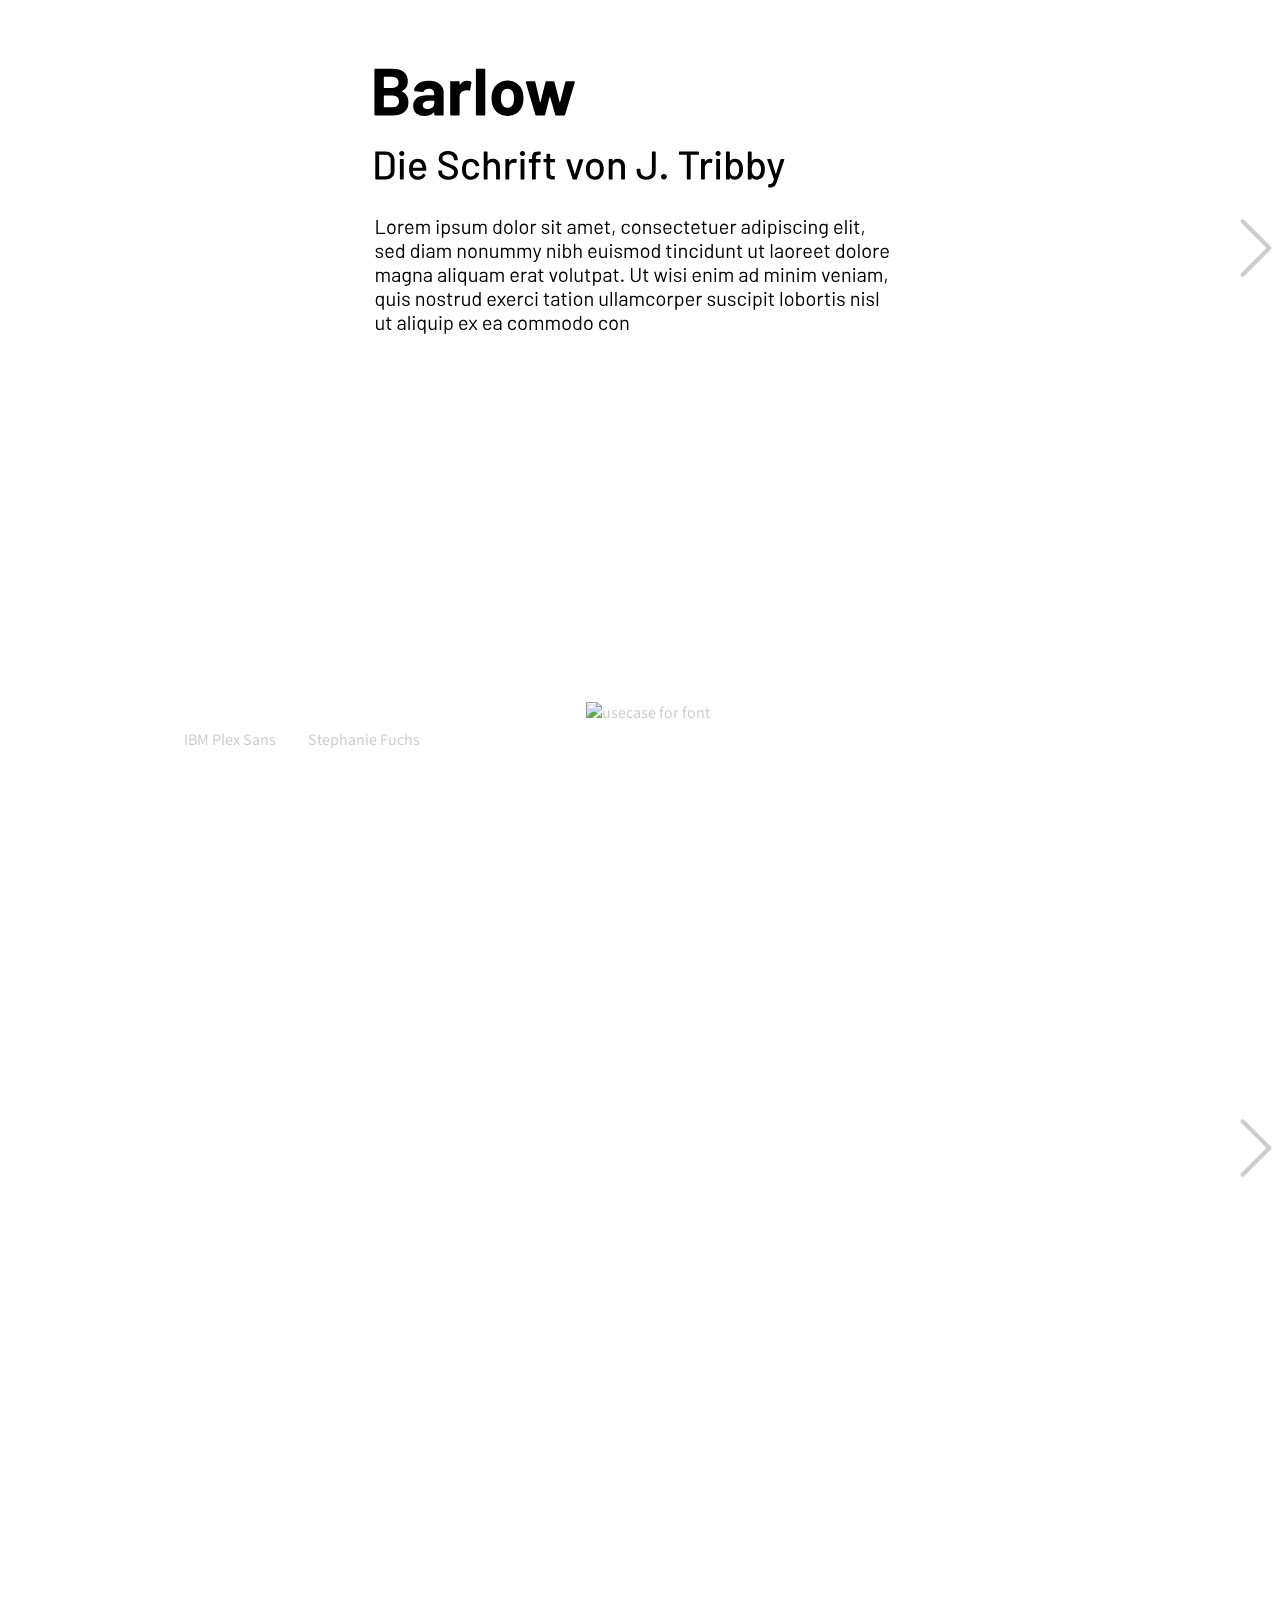
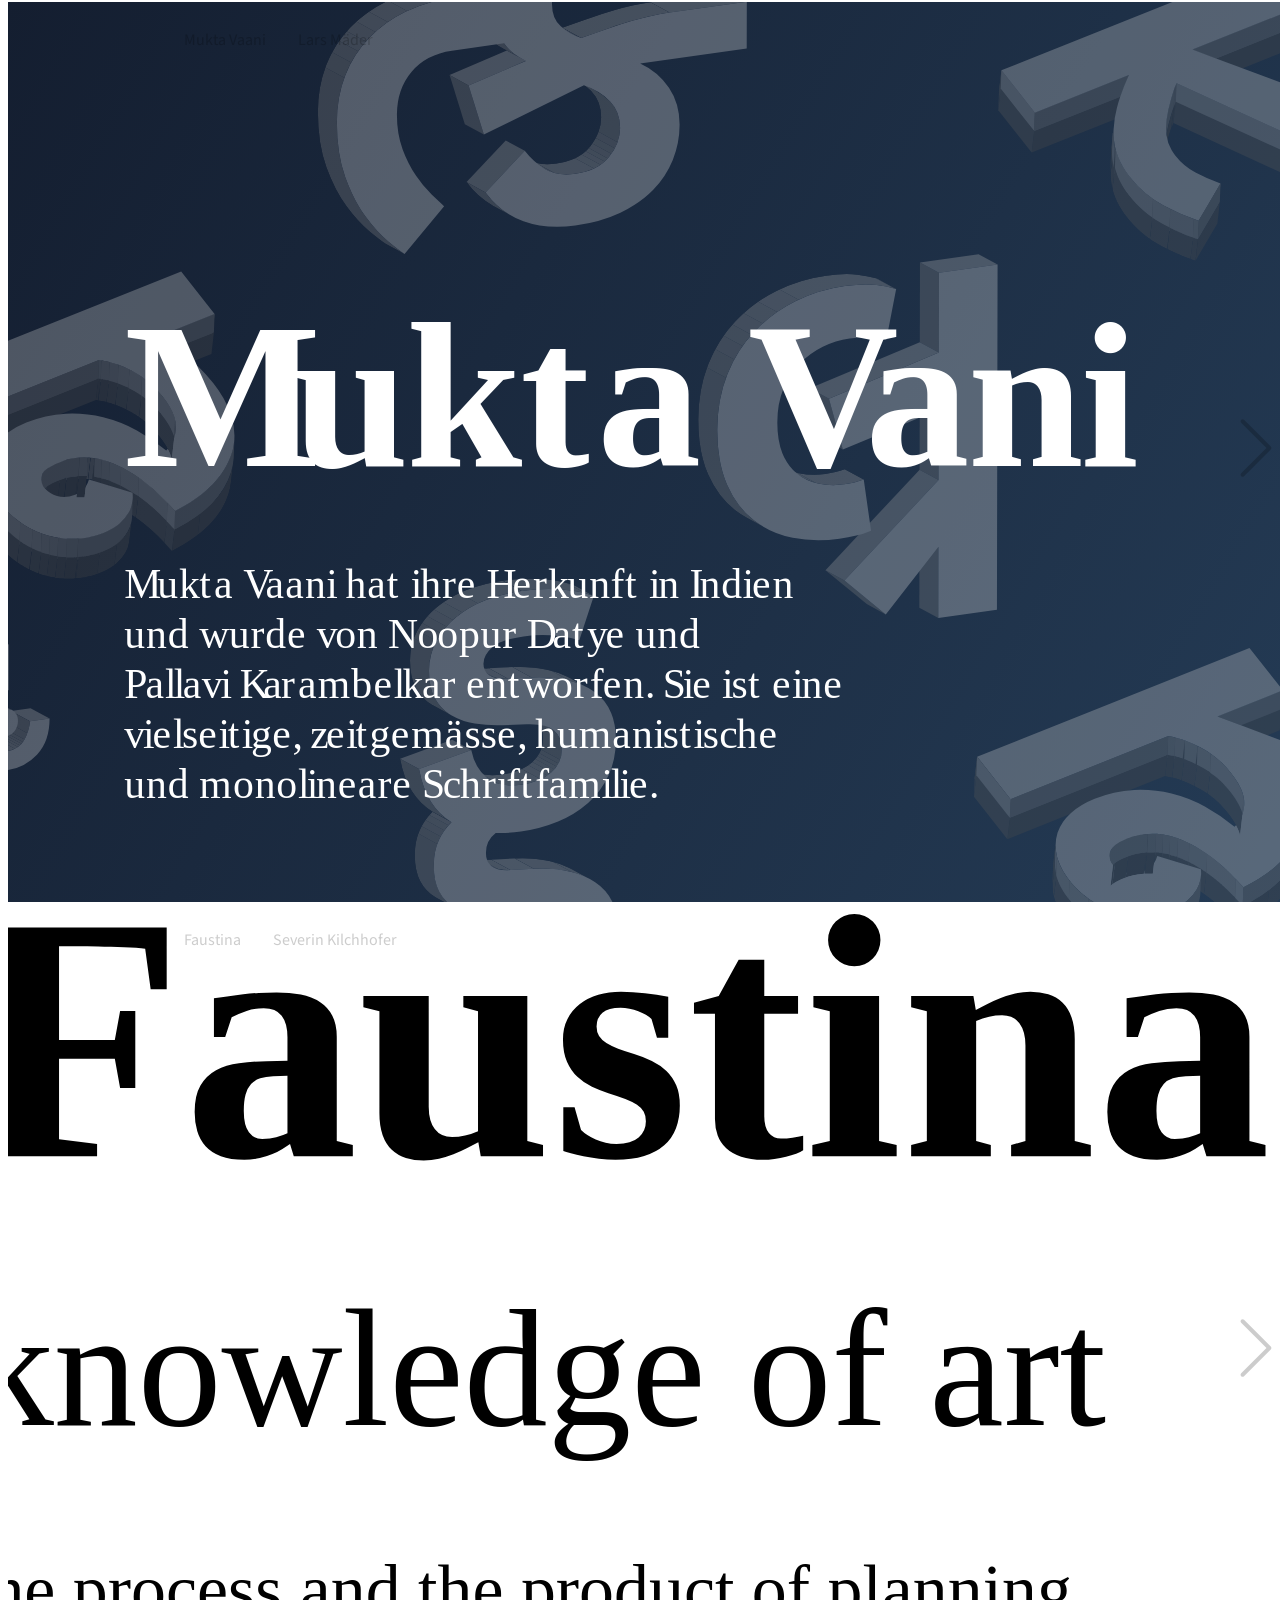
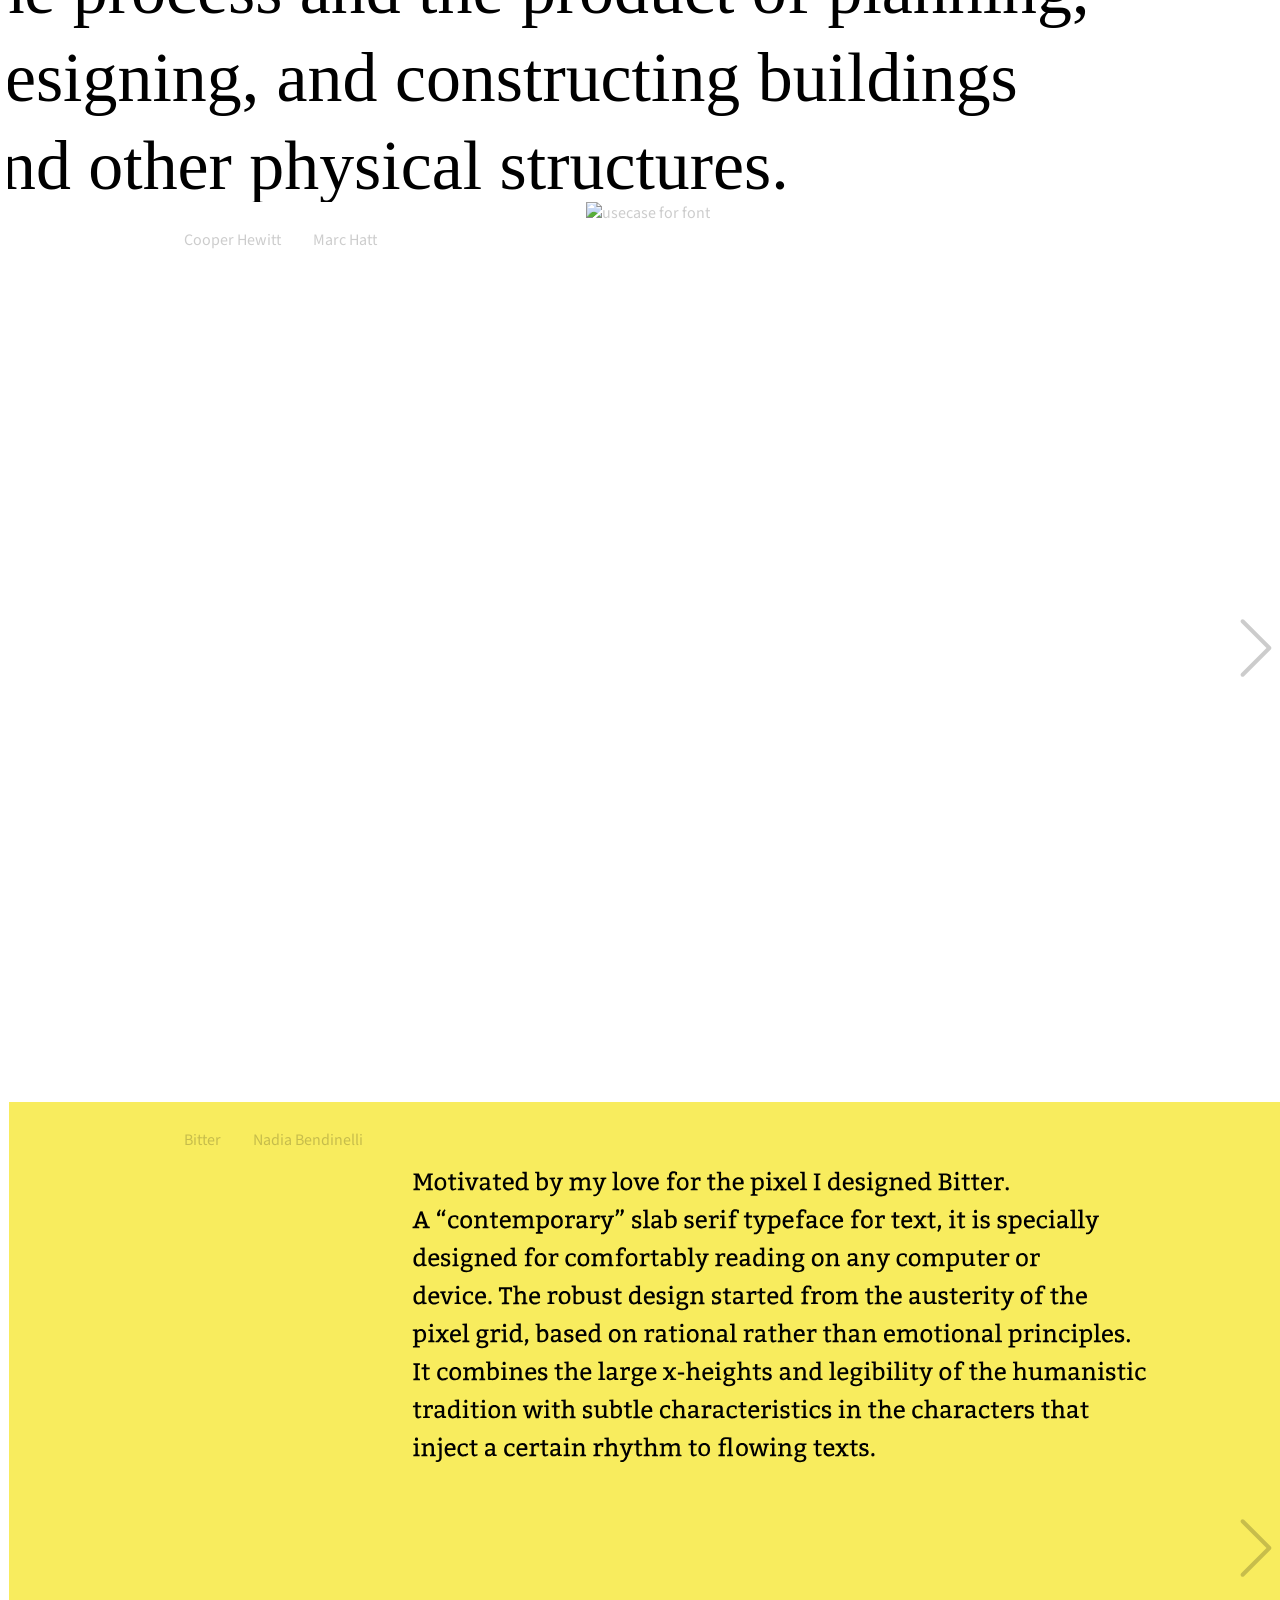
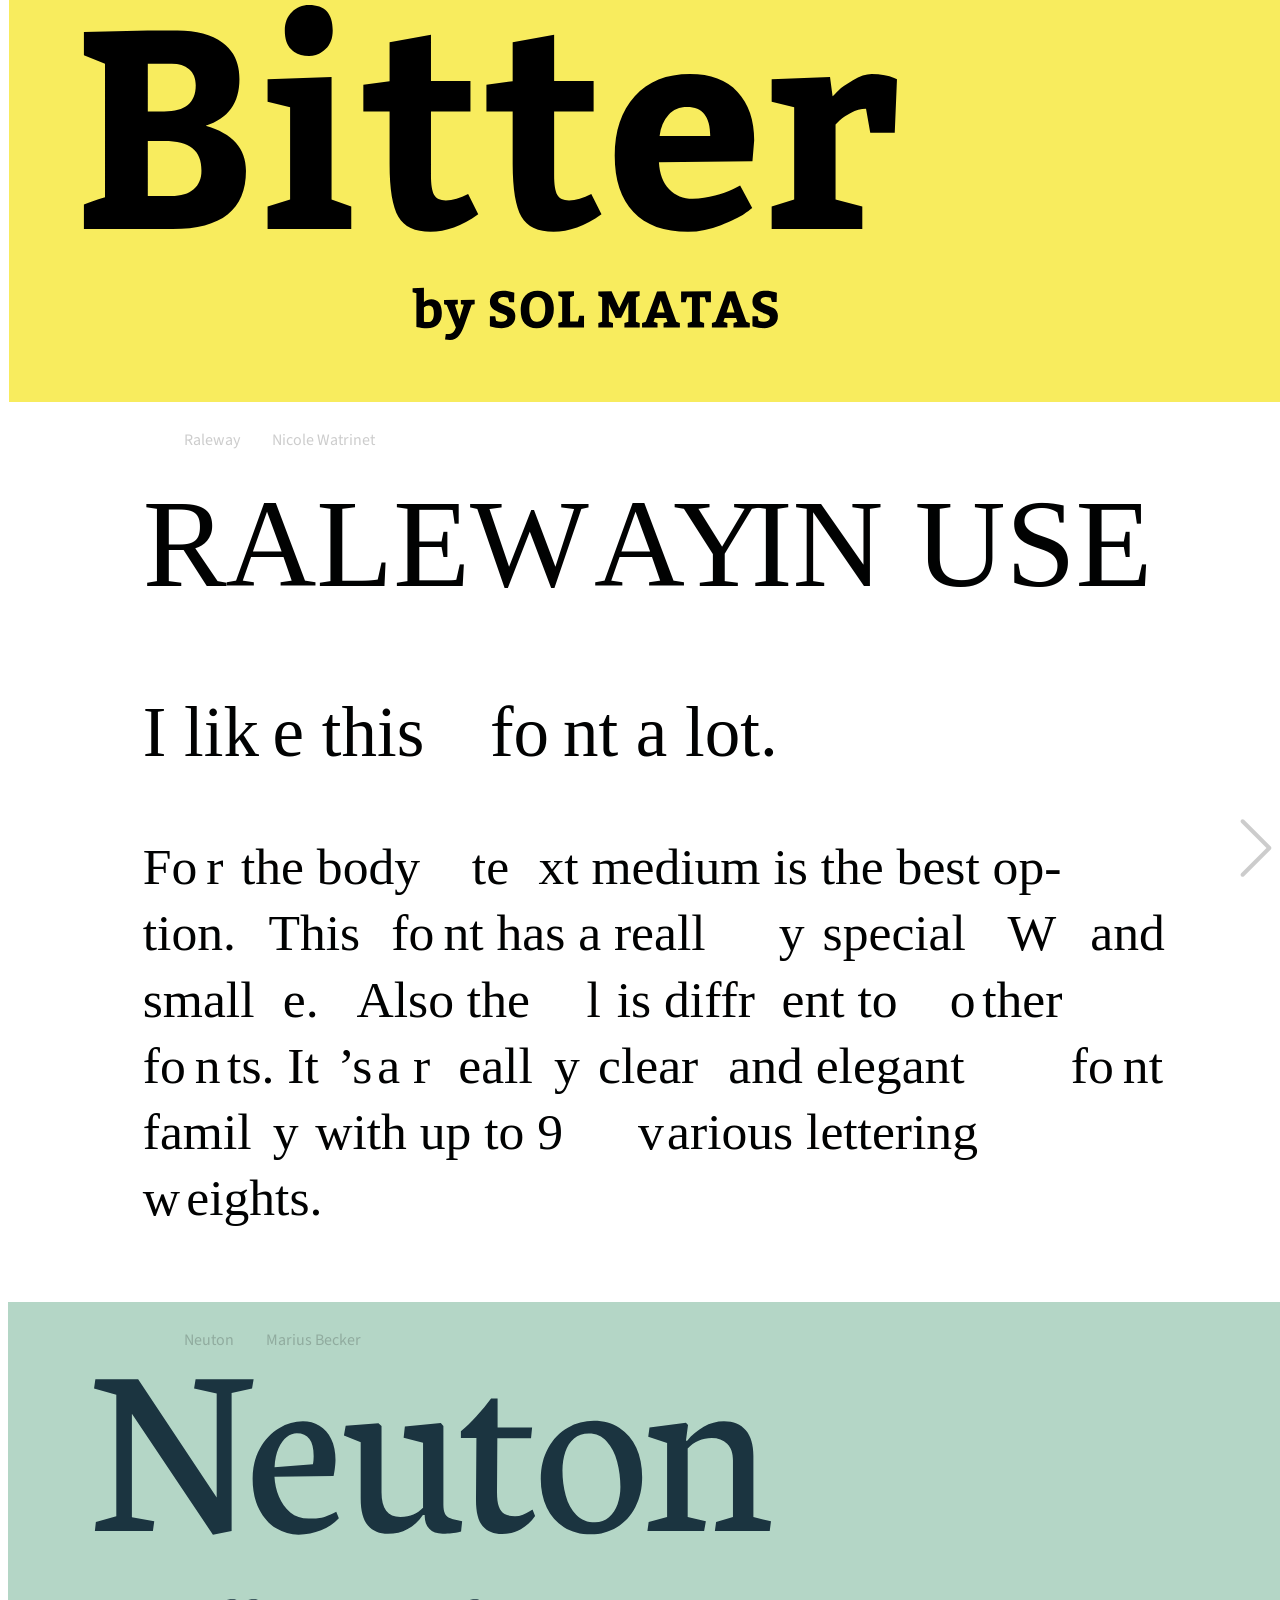
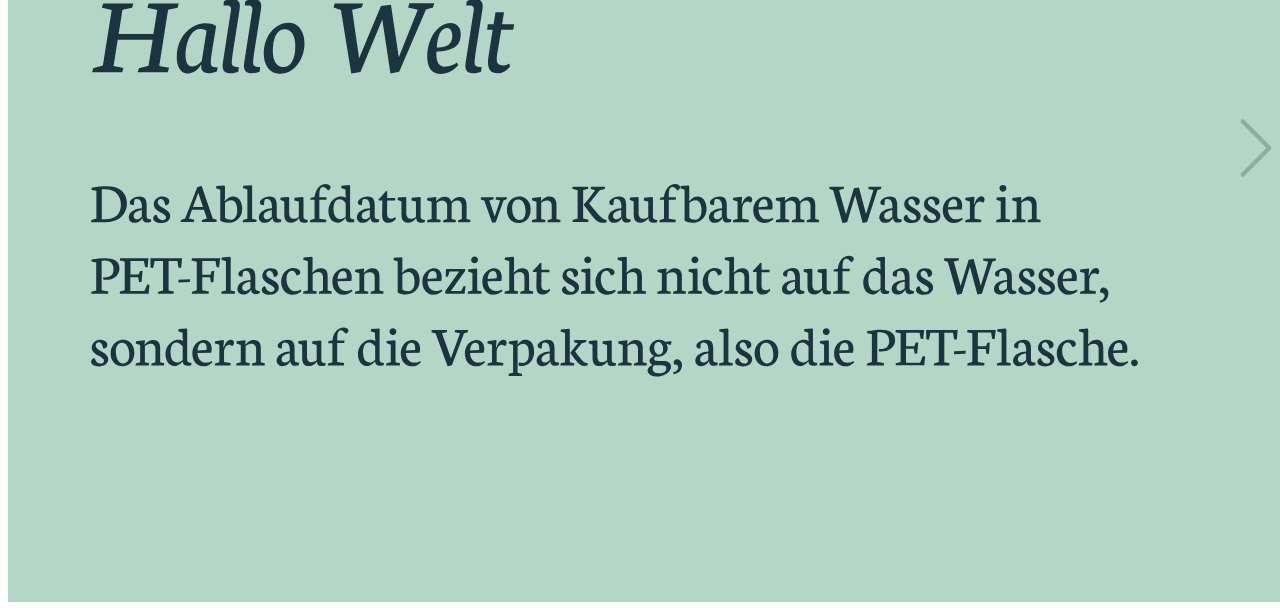
==== commit d1330d77: "ADD: menuhandling" ====
--- a/__FINAL__/index.html
+++ b/__FINAL__/index.html
@@ -11,7 +11,7 @@
 
 </head>
 
-<body>
+<body class="">
   <div class="root">
     <div class="content">
       <div class="content--inner">
@@ -25,6 +25,151 @@
           </div>
         </div>
 
+
+<!-- START Student item -->
+        <div class="font font--lato">
+
+          <a href="./fonts/lato/index.html">
+
+            <div class="font--inner">
+              <div class="font-overview font-overview--portrait">
+                <img alt="usecase for font" class="font-overview--portrait-img" src="./fonts/lato/img/lato__overview__portrait.svg">
+              </div>
+              <div class="font-overview font-overview--landscape">
+                <img alt="usecase for font" class="font-overview--landscape-img" src="./fonts/lato/img/lato__overview__landscape.svg">
+              </div>
+            </div>
+
+            <div class="font-caption">
+              <div class="column">
+                <div class="column--inner">
+                  <div class="font-caption--inner">
+                    <div class="font-caption--item font-caption--item-font">Lato</div>
+                    <div class="font-caption--item font-caption--item-person">Pascale Anderegg</div>
+                  </div>
+                </div>
+              </div>
+            </div>
+
+            <div class="font-indicator">
+              <div class="font-indicator--inner">
+                <img alt="show details" class="font-indicator-img" src="./assets/img/right-arrow.svg">
+              </div>
+            </div>
+
+          </a>
+
+        </div> <!-- end .font -->
+<!-- END Student item -->
+
+<!-- START Student item -->
+        <div class="font font--rambla">
+
+          <a href="./fonts/rambla/index.html">
+
+            <div class="font--inner">
+              <div class="font-overview font-overview--portrait">
+                <img alt="usecase for font" class="font-overview--portrait-img" src="./fonts/rambla/img/rambla__overview__portrait.svg">
+              </div>
+              <div class="font-overview font-overview--landscape">
+                <img alt="usecase for font" class="font-overview--landscape-img" src="./fonts/rambla/img/rambla__overview__landscape.svg">
+              </div>
+            </div>
+
+            <div class="font-caption">
+              <div class="column">
+                <div class="column--inner">
+                  <div class="font-caption--inner">
+                    <div class="font-caption--item font-caption--item-font">Rambla</div>
+                    <div class="font-caption--item font-caption--item-person">Wolfgang Schoeck</div>
+                  </div>
+                </div>
+              </div>
+            </div>
+
+            <div class="font-indicator">
+              <div class="font-indicator--inner">
+                <img alt="show details" class="font-indicator-img" src="./assets/img/right-arrow.svg">
+              </div>
+            </div>
+
+          </a>
+
+        </div> <!-- end .font -->
+<!-- END Student item -->
+
+<!-- START Student item -->
+        <div class="font font--opensans">
+
+          <a href="./fonts/opensans/index.html">
+
+            <div class="font--inner">
+              <div class="font-overview font-overview--portrait">
+                <img alt="usecase for font" class="font-overview--portrait-img" src="./fonts/opensans/img/opensans__overview__portrait.svg">
+              </div>
+              <div class="font-overview font-overview--landscape">
+                <img alt="usecase for font" class="font-overview--landscape-img" src="./fonts/opensans/img/opensans__overview__landscape.svg">
+              </div>
+            </div>
+
+            <div class="font-caption">
+              <div class="column">
+                <div class="column--inner">
+                  <div class="font-caption--inner">
+                    <div class="font-caption--item font-caption--item-font">Open Sans</div>
+                    <div class="font-caption--item font-caption--item-person">Natasha Ruf</div>
+                  </div>
+                </div>
+              </div>
+            </div>
+
+            <div class="font-indicator">
+              <div class="font-indicator--inner">
+                <img alt="show details" class="font-indicator-img" src="./assets/img/right-arrow.svg">
+              </div>
+            </div>
+
+          </a>
+
+        </div> <!-- end .font -->
+<!-- END Student item -->
+
+<!-- START Student item -->
+        <div class="font font--roboto">
+
+          <a href="./fonts/roboto/index.html">
+
+            <div class="font--inner">
+              <div class="font-overview font-overview--portrait">
+                <img alt="usecase for font" class="font-overview--portrait-img" src="./fonts/roboto/img/roboto__overview__portrait.svg">
+              </div>
+              <div class="font-overview font-overview--landscape">
+                <img alt="usecase for font" class="font-overview--landscape-img" src="./fonts/roboto/img/roboto__overview__landscape.svg">
+              </div>
+            </div>
+
+            <div class="font-caption">
+              <div class="column">
+                <div class="column--inner">
+                  <div class="font-caption--inner">
+                    <div class="font-caption--item font-caption--item-font">Roboto</div>
+                    <div class="font-caption--item font-caption--item-person">Matthias Koch</div>
+                  </div>
+                </div>
+              </div>
+            </div>
+
+            <div class="font-indicator">
+              <div class="font-indicator--inner">
+                <img alt="show details" class="font-indicator-img" src="./assets/img/right-arrow.svg">
+              </div>
+            </div>
+
+          </a>
+
+        </div> <!-- end .font -->
+<!-- END Student item -->
+
 <!-- START Student item -->
         <div class="font font--ubuntu">
 
@@ -45,151 +190,6 @@
                   <div class="font-caption--inner">
                     <div class="font-caption--item font-caption--item-font">Ubuntu</div>
                     <div class="font-caption--item font-caption--item-person">Nils Mäder</div>
-                  </div>
-                </div>
-              </div>
-            </div>
-
-            <div class="font-indicator">
-              <div class="font-indicator--inner">
-                <img alt="show details" class="font-indicator-img" src="./assets/img/right-arrow.svg">
-              </div>
-            </div>
-
-          </a>
-
-        </div> <!-- end .font -->
-<!-- END Student item -->
-
-
-<!-- START Student item -->
-        <div class="font font--lato">
-
-          <a href="./fonts/lato/index.html">
-
-            <div class="font--inner">
-              <div class="font-overview font-overview--portrait">
-                <img alt="usecase for font" class="font-overview--portrait-img" src="./fonts/lato/img/lato__overview__portrait.svg">
-              </div>
-              <div class="font-overview font-overview--landscape">
-                <img alt="usecase for font" class="font-overview--landscape-img" src="./fonts/lato/img/lato__overview__landscape.svg">
-              </div>
-            </div>
-
-            <div class="font-caption">
-              <div class="column">
-                <div class="column--inner">
-                  <div class="font-caption--inner">
-                    <div class="font-caption--item font-caption--item-font">Lato</div>
-                    <div class="font-caption--item font-caption--item-person">Pascale Anderegg</div>
-                  </div>
-                </div>
-              </div>
-            </div>
-
-            <div class="font-indicator">
-              <div class="font-indicator--inner">
-                <img alt="show details" class="font-indicator-img" src="./assets/img/right-arrow.svg">
-              </div>
-            </div>
-
-          </a>
-
-        </div> <!-- end .font -->
-<!-- END Student item -->
-
-<!-- START Student item -->
-        <div class="font font--rambla">
-
-          <a href="./fonts/rambla/index.html">
-
-            <div class="font--inner">
-              <div class="font-overview font-overview--portrait">
-                <img alt="usecase for font" class="font-overview--portrait-img" src="./fonts/rambla/img/rambla__overview__portrait.svg">
-              </div>
-              <div class="font-overview font-overview--landscape">
-                <img alt="usecase for font" class="font-overview--landscape-img" src="./fonts/rambla/img/rambla__overview__landscape.svg">
-              </div>
-            </div>
-
-            <div class="font-caption">
-              <div class="column">
-                <div class="column--inner">
-                  <div class="font-caption--inner">
-                    <div class="font-caption--item font-caption--item-font">Rambla</div>
-                    <div class="font-caption--item font-caption--item-person">Wolfgang Schoeck</div>
-                  </div>
-                </div>
-              </div>
-            </div>
-
-            <div class="font-indicator">
-              <div class="font-indicator--inner">
-                <img alt="show details" class="font-indicator-img" src="./assets/img/right-arrow.svg">
-              </div>
-            </div>
-
-          </a>
-
-        </div> <!-- end .font -->
-<!-- END Student item -->
-
-<!-- START Student item -->
-        <div class="font font--opensans">
-
-          <a href="./fonts/opensans/index.html">
-
-            <div class="font--inner">
-              <div class="font-overview font-overview--portrait">
-                <img alt="usecase for font" class="font-overview--portrait-img" src="./fonts/opensans/img/opensans__overview__portrait.svg">
-              </div>
-              <div class="font-overview font-overview--landscape">
-                <img alt="usecase for font" class="font-overview--landscape-img" src="./fonts/opensans/img/opensans__overview__landscape.svg">
-              </div>
-            </div>
-
-            <div class="font-caption">
-              <div class="column">
-                <div class="column--inner">
-                  <div class="font-caption--inner">
-                    <div class="font-caption--item font-caption--item-font">Open Sans</div>
-                    <div class="font-caption--item font-caption--item-person">Natasha Ruf</div>
-                  </div>
-                </div>
-              </div>
-            </div>
-
-            <div class="font-indicator">
-              <div class="font-indicator--inner">
-                <img alt="show details" class="font-indicator-img" src="./assets/img/right-arrow.svg">
-              </div>
-            </div>
-
-          </a>
-
-        </div> <!-- end .font -->
-<!-- END Student item -->
-
-<!-- START Student item -->
-        <div class="font font--roboto">
-
-          <a href="./fonts/roboto/index.html">
-
-            <div class="font--inner">
-              <div class="font-overview font-overview--portrait">
-                <img alt="usecase for font" class="font-overview--portrait-img" src="./fonts/roboto/img/roboto__overview__portrait.svg">
-              </div>
-              <div class="font-overview font-overview--landscape">
-                <img alt="usecase for font" class="font-overview--landscape-img" src="./fonts/roboto/img/roboto__overview__landscape.svg">
-              </div>
-            </div>
-
-            <div class="font-caption">
-              <div class="column">
-                <div class="column--inner">
-                  <div class="font-caption--inner">
-                    <div class="font-caption--item font-caption--item-font">Roboto</div>
-                    <div class="font-caption--item font-caption--item-person">Matthias Koch</div>
                   </div>
                 </div>
               </div>
@@ -498,6 +498,36 @@
       </div> <!-- end .content-inner -->
     </div> <!-- end .content -->
   </div> <!-- end .root -->
+
+
+
+<!-- start navigation -->
+  <div class="navigation">
+    <div class="navigation--inner">
+        <div class="navigation--menu">
+            <nav class="menu">
+              <ul class="menu--list">
+                <li class="menu--list-item"><a class="menu--list-item-link" aria-current="false" href="./fonts/lato/index.html">Lato</a></li>
+                <li class="menu--list-item"><a class="menu--list-item-link" aria-current="false" href="./fonts/rambla/index.html">Rambla</a></li>
+                <li class="menu--list-item"><a class="menu--list-item-link" aria-current="false" href="./fonts/opensans/index.html">Open Sans</a></li>
+                <li class="menu--list-item"><a class="menu--list-item-link" aria-current="false" href="./fonts/roboto/index.html">Roboto</a></li>
+                <li class="menu--list-item"><a class="menu--list-item-link" aria-current="false" href="./fonts/ubuntu/index.html">Ubuntu</a></li>
+                <li class="menu--list-item"><a class="menu--list-item-link" aria-current="false" href="./fonts/barlow/index.html">Barlow</a></li>
+                <li class="menu--list-item"><a class="menu--list-item-link" aria-current="false" href="./fonts/ibmplexsans/index.html">IBM Plex Sans</a></li>
+                <li class="menu--list-item"><a class="menu--list-item-link" aria-current="false" href="./fonts/muktavaani/index.html">Mukta Vaani</a></li>
+                <li class="menu--list-item"><a class="menu--list-item-link" aria-current="false" href="./fonts/faustina/index.html">Faustina</a></li>
+                <li class="menu--list-item"><a class="menu--list-item-link" aria-current="false" href="./fonts/cooperhewitt/index.html">Cooper Hewitt</a></li>
+                <li class="menu--list-item"><a class="menu--list-item-link" aria-current="false" href="./fonts/bitter/index.html">Bitter</a></li>
+                <li class="menu--list-item"><a class="menu--list-item-link" aria-current="false" href="./fonts/raleway/index.html">Raleway</a></li>
+                <li class="menu--list-item"><a class="menu--list-item-link" aria-current="false" href="./fonts/neuton/index.html">Neuton</a></li>
+              </ul>
+            </nav>
+        </div>
+        <button class="navigation--toggle" aria-controls="site-navigation" aria-expanded="true" aria-label="Menu"><span class="navigation--hamburger close"><span class="navigation--label">Hauptmenü</span></span></button>
+    </div>
+  </div>
+<!-- end navigation -->
+
 </body>
 
 </html>
--- a/__FINAL__/assets/styles/main.css
+++ b/__FINAL__/assets/styles/main.css
@@ -1,8 +1,10 @@
-@import url("https://fonts.googleapis.com/css?family=Roboto:400,700");
+@import url("./fonts.css");
+@import url("./menu.css");
+@import url('https://fonts.googleapis.com/css?family=Source+Sans+Pro:400,700');
 
 html {
   font-size: 13px;
-  font-family: "Roboto", sans-serif;
+  font-family: 'Source Sans Pro', sans-serif;
   line-height: 1.45;
 }
 
@@ -13,6 +15,7 @@
 small {
   font-size: 0.8rem;
 }
+
 .supersize {
   font-size: 3rem;
 }
@@ -169,9 +172,7 @@
   display: block;
 }
 
-.intro {
-  padding-bottom: 2rem;
-}
+
 
 .font-overview--portrait-img {
   height: auto;
@@ -199,21 +200,3 @@
 .endOfArticle {
   padding-bottom: 3rem;
 }
-
-/* per student */
-
-.font--ubuntu {
-  background-color: #e95420;
-}
-
-.font--ubuntu:hover {
-  background-color: #5e2750;
-}
-
-.font--neuton {
-  background: linear-gradient(to bottom right, red, yellow);
-}
-
-.font--neuton:hover {
-  background: linear-gradient(to bottom right, green, yellow);
-}
